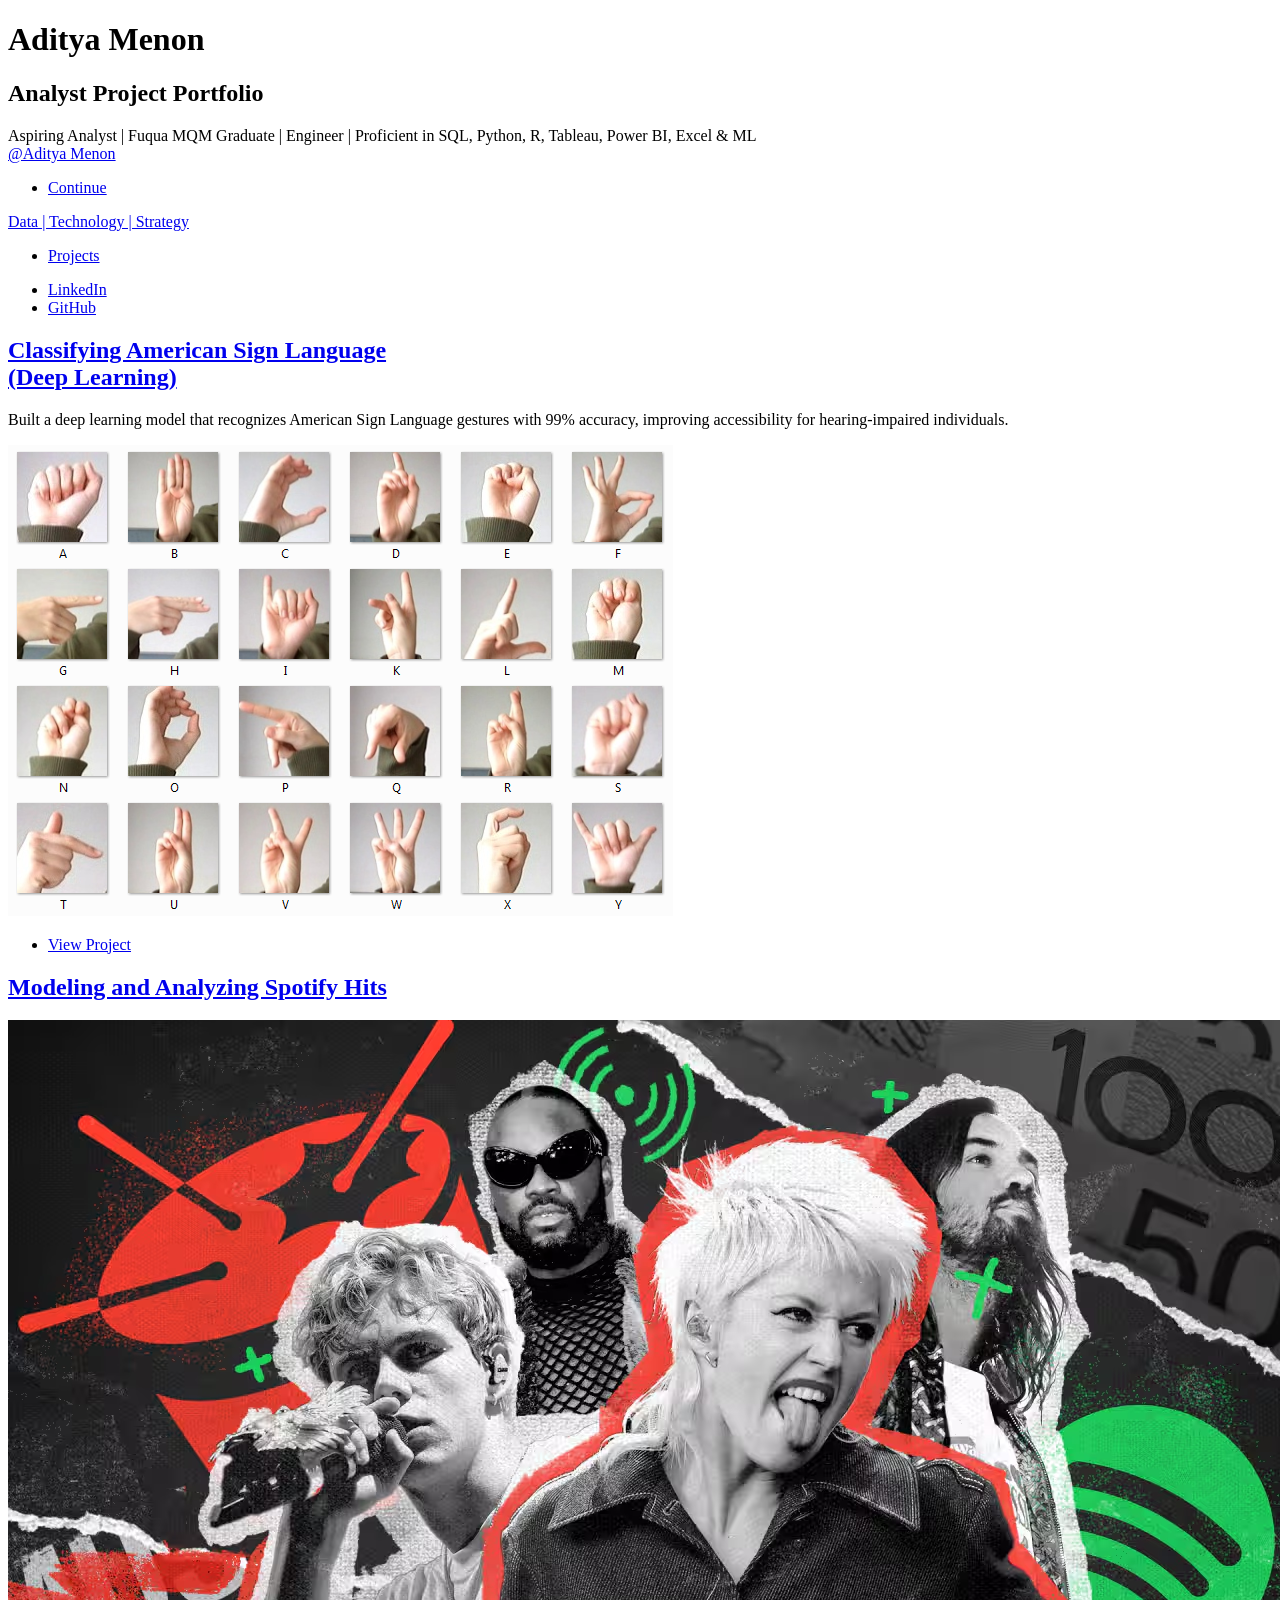
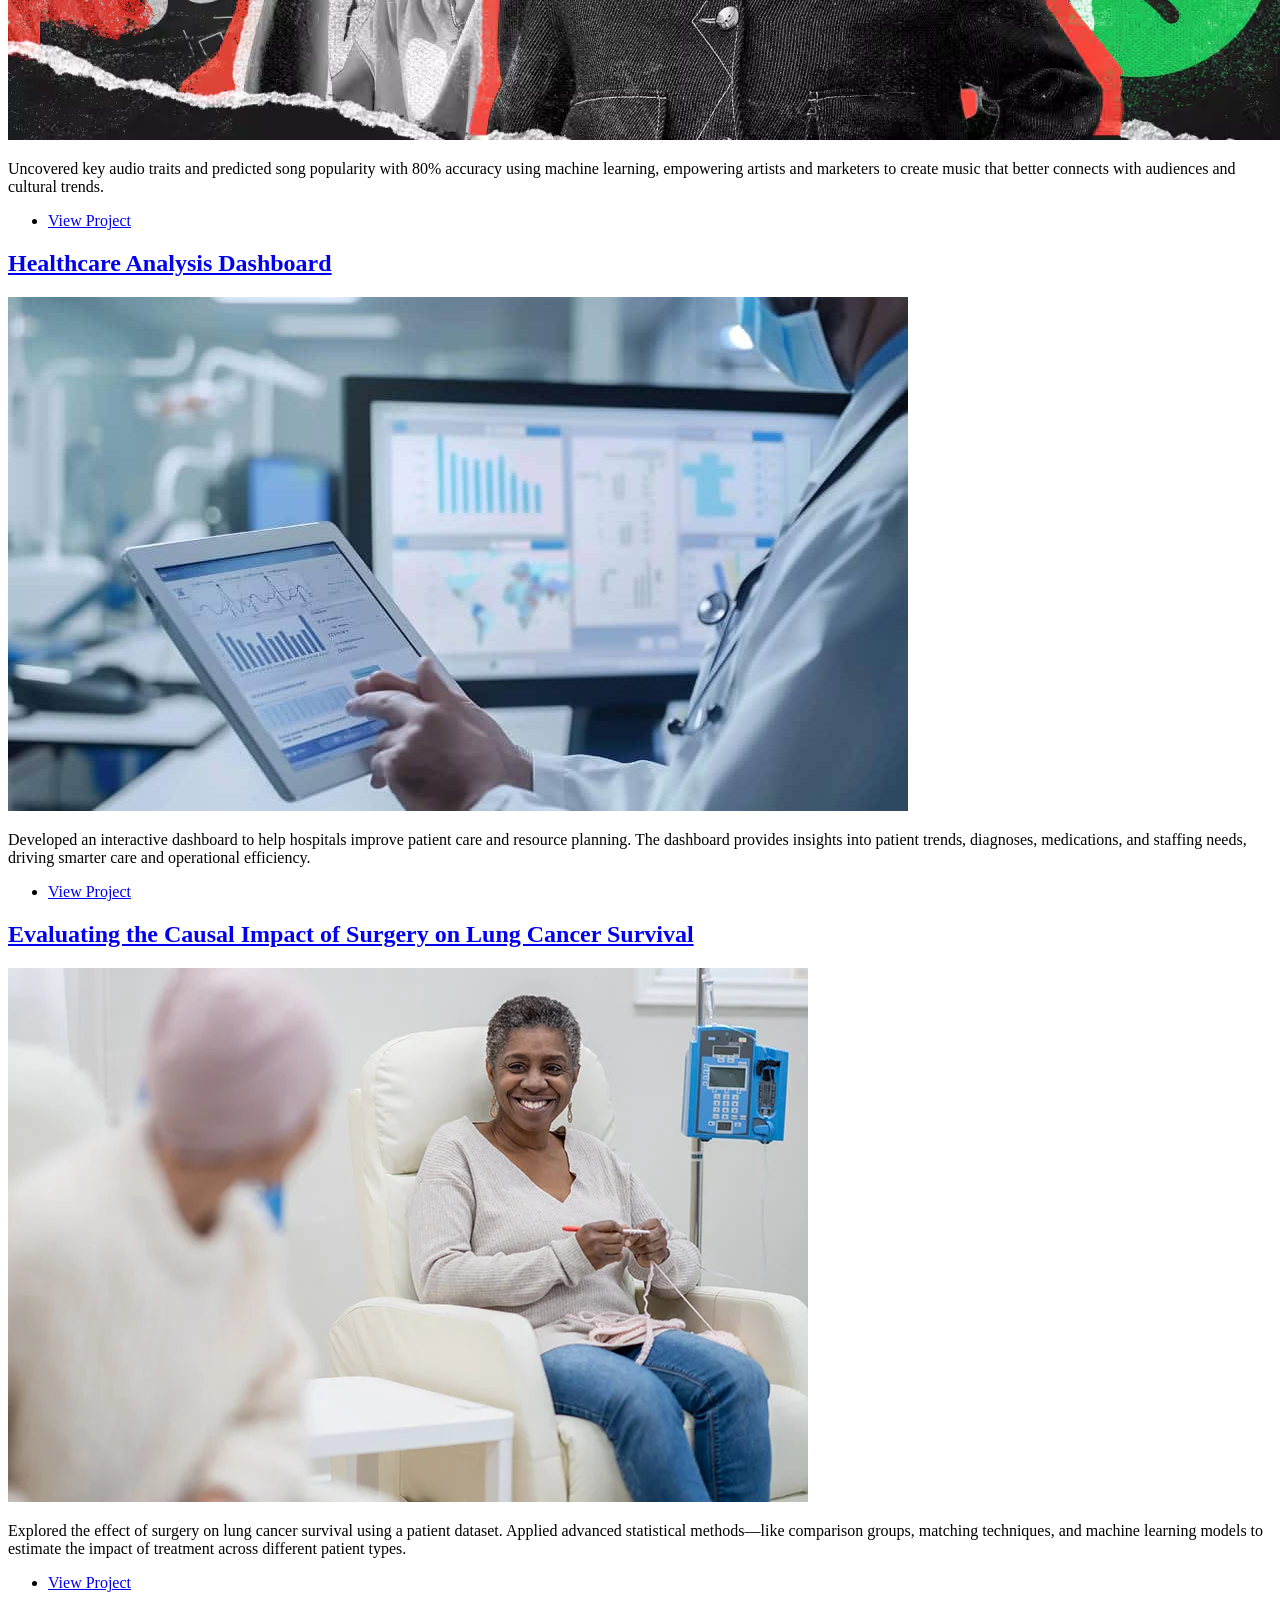
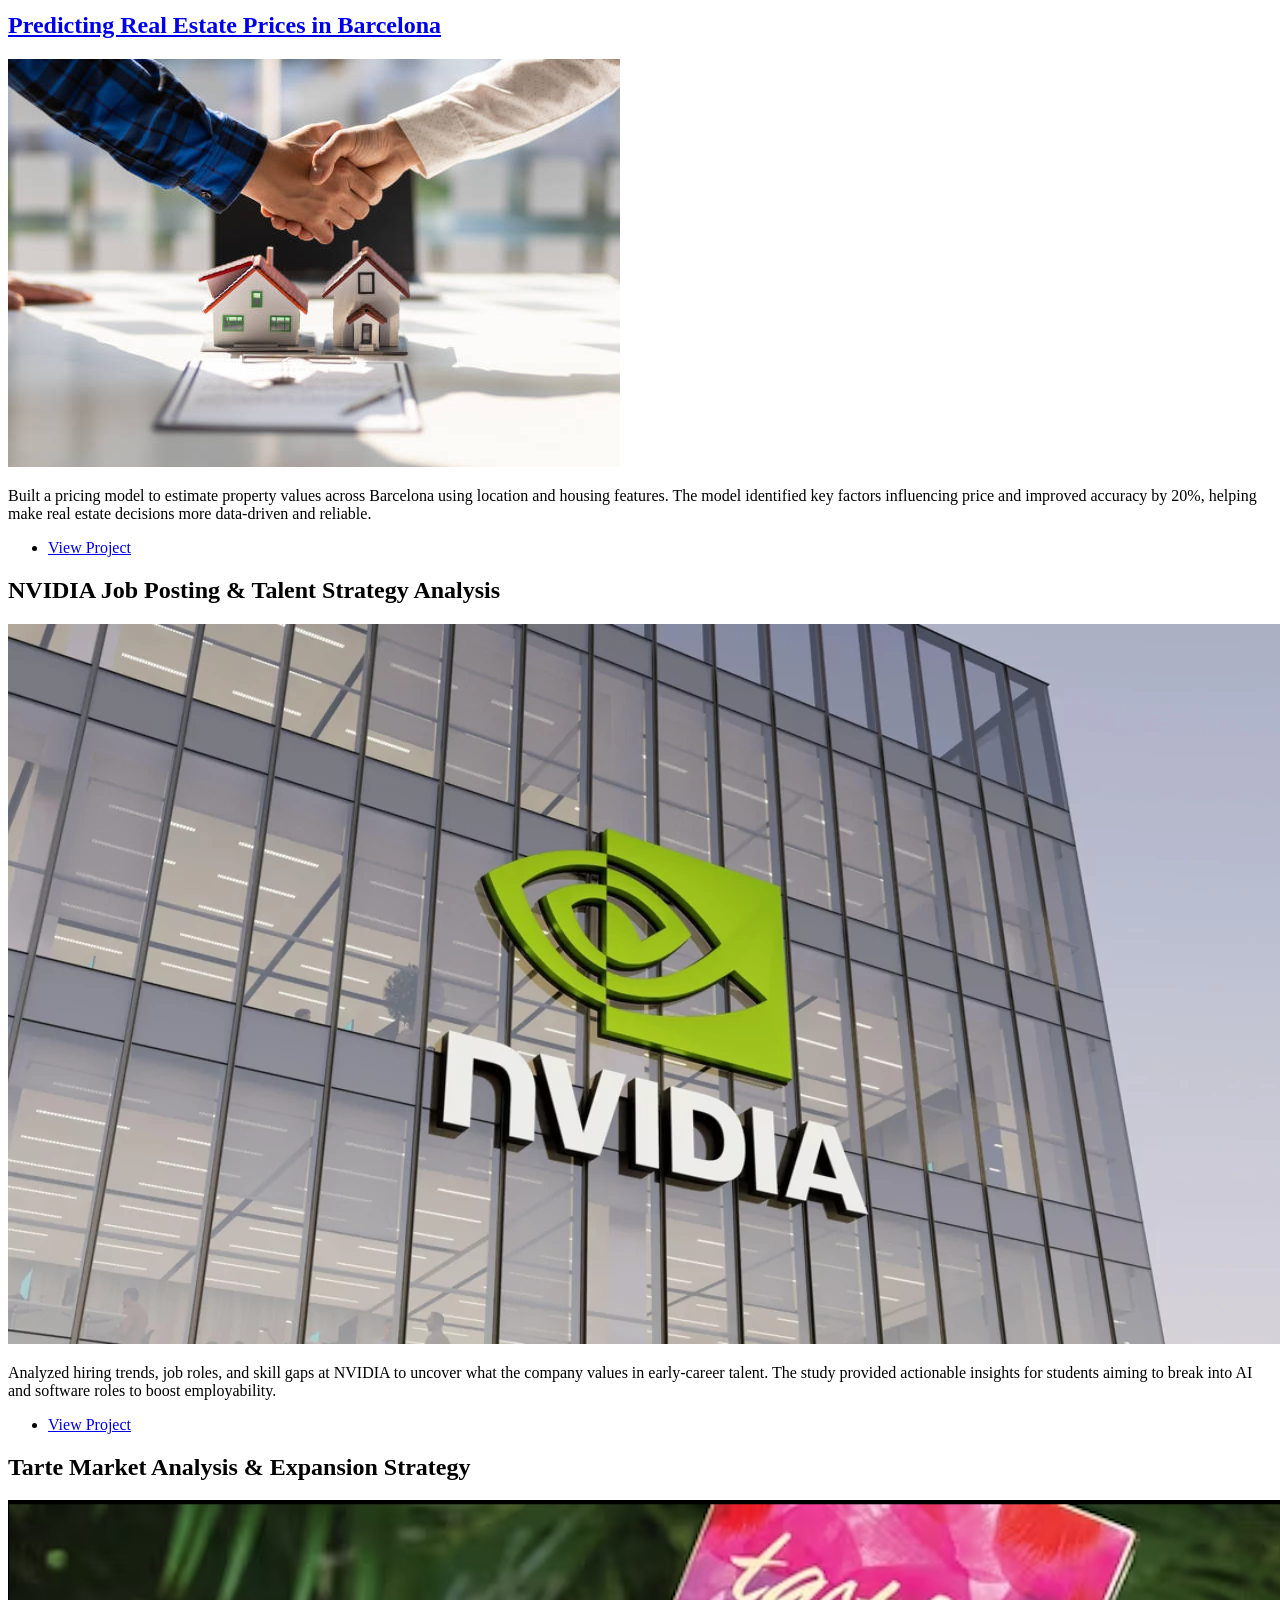
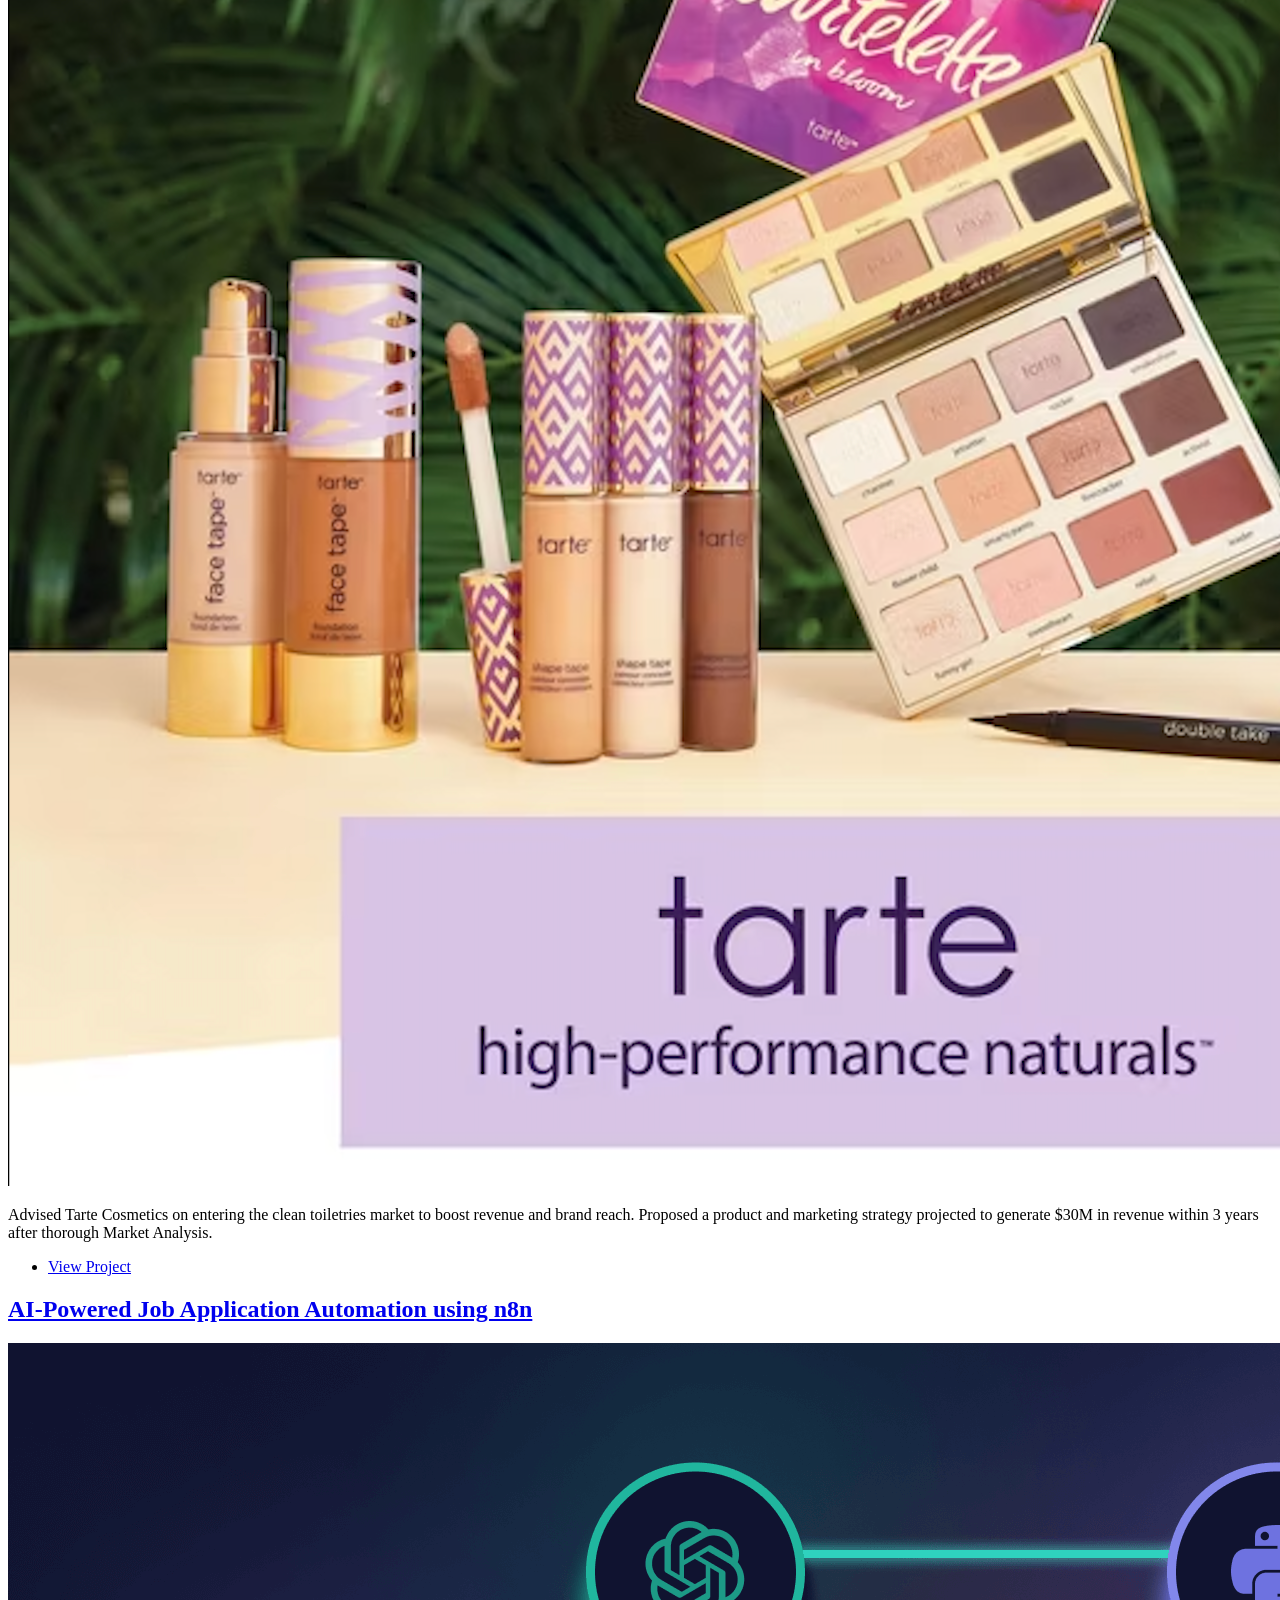
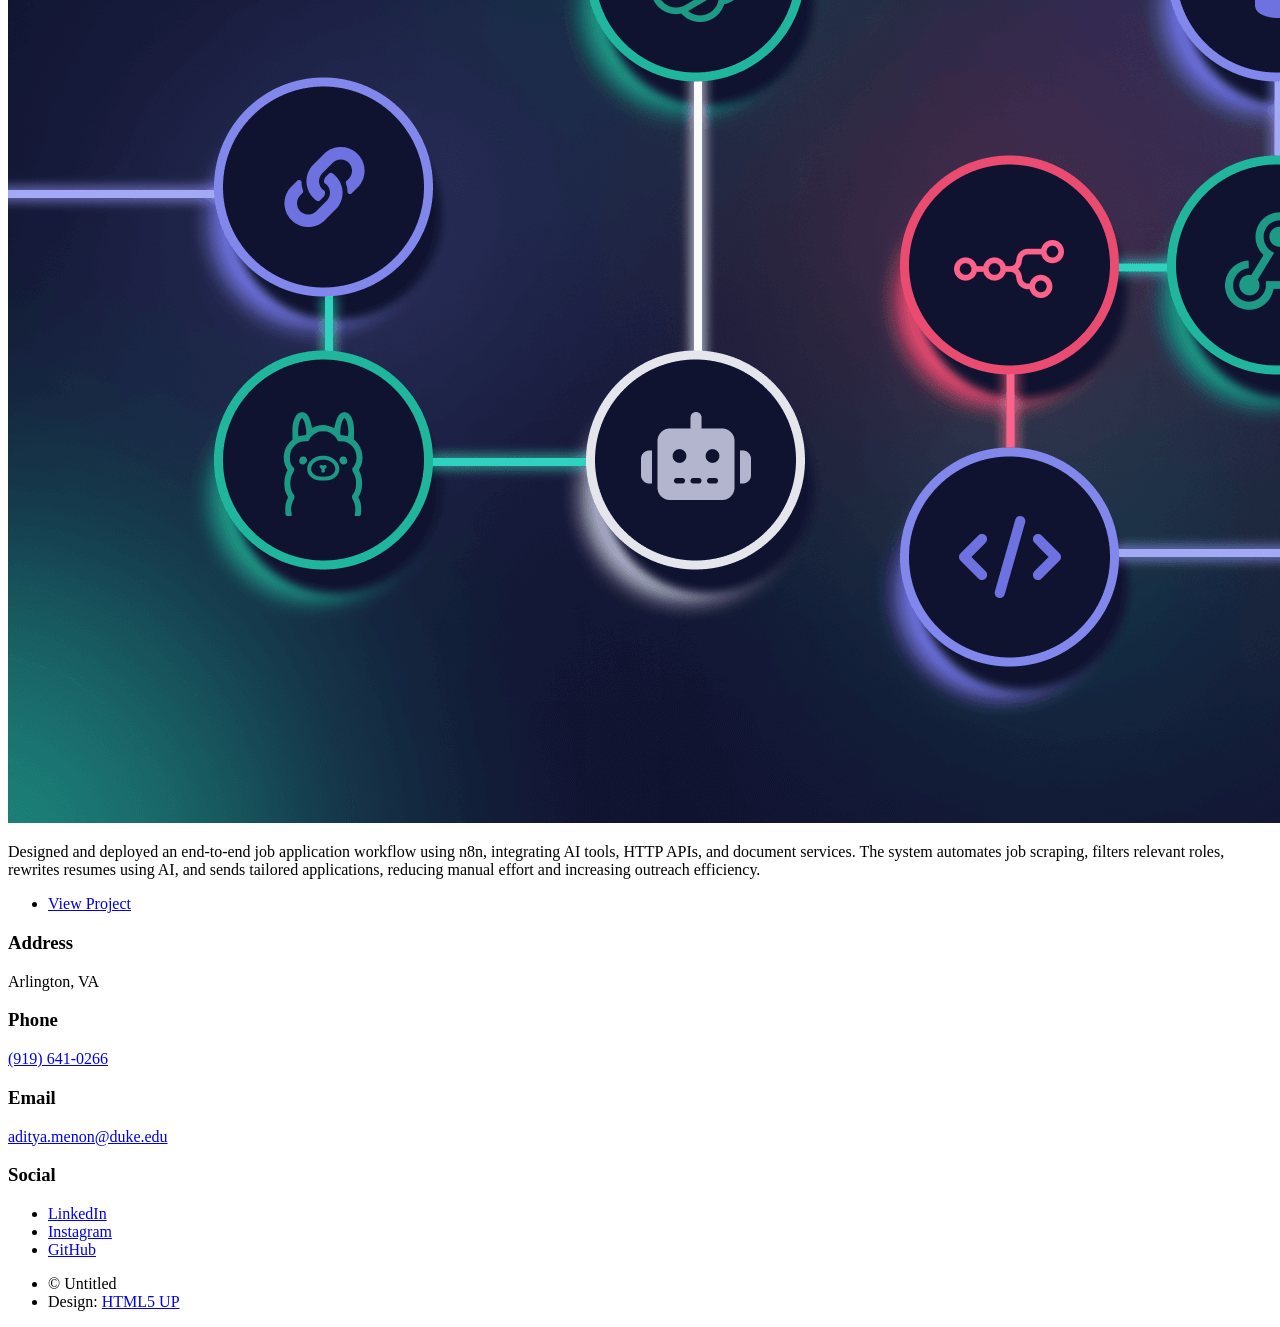
==== index.html @ 31f6f191 "Add files via upload Initial Commit" ====
<!DOCTYPE HTML>
<!--
	Massively by HTML5 UP
	html5up.net | @ajlkn
	Free for personal and commercial use under the CCA 3.0 license (html5up.net/license)
-->
<html>
	<head>
		<title>Aditya Menon Analyst Portfolio</title>
		<meta charset="utf-8" />
		<meta name="viewport" content="width=device-width, initial-scale=1, user-scalable=no" />
		<link rel="stylesheet" href="assets/css/main.css" />
		<noscript><link rel="stylesheet" href="assets/css/noscript.css" /></noscript>
	</head>
	<body class="is-preload">

		<!-- Wrapper -->
			<div id="wrapper" class="fade-in">

				<!-- Intro -->
					<div id="intro">
						<h1>Aditya Menon <br /></h1> <h2> Analyst Project Portfolio</h2>
						</h1>
						<p>Aspiring Analyst | Fuqua MQM Graduate | Engineer | Proficient in SQL, Python, R, Tableau, Power BI, Excel & ML <br /><a href="https://www.linkedin.com/in/-aditya-menon/">@Aditya Menon</a>
						</p>
						<ul class="actions">
							<li><a href="#header" class="button icon solid solo fa-arrow-down scrolly">Continue</a></li>
						</ul>
					</div>

				<!-- Header -->
					<header id="header">
						<a href="index.html" class="logo">Data | Technology | Strategy</a>
					</header>

				<!-- Nav -->
					<nav id="nav">
						<ul class="links">
							<li class="active"><a href="index.html">Projects</a></li>
							
						</ul>
						<ul class="icons">

							<li><a href="https://www.linkedin.com/in/-aditya-menon/" class="icon brands fa-linkedin"><span class="label">LinkedIn</span></a></li>
							<li><a href="https://github.com/Aditya-Menon-Analyst/Data-Analytics-Projects" class="icon brands fa-github"><span class="label">GitHub</span></a></li>
						</ul>
					</nav>

				<!-- Main -->
					<div id="main">

						<!-- Featured Post -->
							<article class="post featured">
								<header class="major">
									
									<h2><a href="https://github.com/Aditya-Menon-Analyst/Data-Analytics-Projects/blob/main/Classifying%20American%20Sign%20Language.ipynb">Classifying American Sign Language <br />
									(Deep Learning)</a></h2>
									<p>Built a deep learning model that recognizes American Sign Language gestures with 99% accuracy, 
									improving accessibility for hearing-impaired individuals. 
									</p>
								</header>
								<a href="https://github.com/Aditya-Menon-Analyst/Data-Analytics-Projects/blob/main/Classifying%20American%20Sign%20Language.ipynb" class="image main"><img src="images/amer_sign2.png" alt="" /></a>
								<ul class="actions special">
									<li><a href="https://github.com/Aditya-Menon-Analyst/Data-Analytics-Projects/blob/main/Classifying%20American%20Sign%20Language.ipynb" class="button large">View Project</a></li>
								</ul>
							</article>

						<!-- Posts -->
							<section class="posts">
								<article>
									<header>
										
										<h2><a href="https://github.com/Aditya-Menon-Analyst/Data-Analytics-Projects/blob/main/Modeling%20and%20Analyzing%20Spotify%20Hits.R">Modeling and Analyzing Spotify Hits</a></h2>
									</header>
									<a href="https://github.com/Aditya-Menon-Analyst/Data-Analytics-Projects/blob/main/Modeling%20and%20Analyzing%20Spotify%20Hits.R" class="image fit"><img src="images/ML Spotify.avif" alt="" /></a>
									<p>Uncovered key audio traits and predicted song popularity with 80% accuracy using machine learning, empowering artists and marketers to create music that better connects with audiences and cultural trends.</p>
									<ul class="actions special">
										<li><a href="https://github.com/Aditya-Menon-Analyst/Data-Analytics-Projects/blob/main/Modeling%20and%20Analyzing%20Spotify%20Hits.R" class="button">View Project</a></li>
									</ul>
								</article>
								<article>
									<header>
										
										<h2><a href="https://github.com/Aditya-Menon-Analyst/Data-Analytics-Projects/blob/main/Heathcare%20Analytics%20Dashboard%20.twbx">Healthcare Analysis Dashboard</a></h2>
									</header>
									<a href="https://github.com/Aditya-Menon-Analyst/Data-Analytics-Projects/blob/main/Heathcare%20Analytics%20Dashboard%20.twbx" class="image fit"><img src="images/Healthcare dash.jpg" alt="" /></a>
									<p>Developed an interactive dashboard to help hospitals improve patient care and resource planning. The dashboard provides insights into patient trends, diagnoses, medications, and staffing needs, driving smarter care and operational efficiency.</p>
									<ul class="actions special">
										<li><a href="https://github.com/Aditya-Menon-Analyst/Data-Analytics-Projects/blob/main/Heathcare%20Analytics%20Dashboard%20.twbx" class="button">View Project</a></li>
									</ul>
								</article>
								<article>
									<header>
										
										<h2><a href="https://github.com/Aditya-Menon-Analyst/Data-Analytics-Projects/blob/main/Evaluating%20the%20Causal%20Impact%20of%20Surgery%20on%20Lung%20Cancer%20Survival.Rmd">Evaluating the Causal Impact of Surgery on Lung Cancer Survival</a></h2>
									</header>
									<a href="https://github.com/Aditya-Menon-Analyst/Data-Analytics-Projects/blob/main/Evaluating%20the%20Causal%20Impact%20of%20Surgery%20on%20Lung%20Cancer%20Survival.Rmd" class="image fit"><img src="images/intravenous-chemotherapy-2.webp" alt="" /></a>
									<p>Explored the effect of surgery on lung cancer survival using a patient dataset. Applied advanced statistical methods—like comparison groups, matching techniques, and machine learning models to estimate the impact of treatment across different patient types.</p>
									<ul class="actions special">
										<li><a href="https://github.com/Aditya-Menon-Analyst/Data-Analytics-Projects/blob/main/Evaluating%20the%20Causal%20Impact%20of%20Surgery%20on%20Lung%20Cancer%20Survival.Rmd" class="button">View Project</a></li>
									</ul>
								</article>
								<article>
									<header>
										
										<h2><a href="https://github.com/Aditya-Menon-Analyst/Data-Analytics-Projects/blob/main/Predictive%20Modeling%20for%20Real%20Estate%20Pricing%20in%20Barcelona.R">Predicting Real Estate Prices in Barcelona</a></h2>
									</header>
									<a href="https://github.com/Aditya-Menon-Analyst/Data-Analytics-Projects/blob/main/Predictive%20Modeling%20for%20Real%20Estate%20Pricing%20in%20Barcelona.R" class="image fit"><img src="images/RE pricing.jpg" alt="" /></a>
									<p>Built a pricing model to estimate property values across Barcelona using location and housing features. The model identified key factors influencing price and improved accuracy by 20%, helping make real estate decisions more data-driven and reliable.</p>
									<ul class="actions special">
										<li><a href="https://github.com/Aditya-Menon-Analyst/Data-Analytics-Projects/blob/main/Predictive%20Modeling%20for%20Real%20Estate%20Pricing%20in%20Barcelona.R" class="button">View Project</a></li>
									</ul>
								</article>
								<article>
									<header>
										
										<h2><a href="https://github.com/Aditya-Menon-Analyst/Data-Analytics-Projects/blob/main/NVIDIA%20Job%20Posting%20Analysis.pdf"></a>NVIDIA Job Posting & Talent Strategy Analysis</h2>
									</header>
									<a href="https://github.com/Aditya-Menon-Analyst/Data-Analytics-Projects/blob/main/NVIDIA%20Job%20Posting%20Analysis.pdf" class="image fit"><img src="images/NVIDIA.webp" alt="" /></a>
									<p>Analyzed hiring trends, job roles, and skill gaps at NVIDIA to uncover what the company values in early-career talent. The study provided actionable insights for students aiming to break into AI and software roles to boost employability.</p>
									<ul class="actions special">
										<li><a href="https://github.com/Aditya-Menon-Analyst/Data-Analytics-Projects/blob/main/NVIDIA%20Job%20Posting%20Analysis.pdf" class="button">View Project</a></li>
									</ul>
								</article>
								<article>
									<header>
										
										<h2><a href="https://github.com/Aditya-Menon-Analyst/Data-Analytics-Projects/blob/main/Tarte%20Consulting%20Report.pdf"></a>Tarte Market Analysis & Expansion Strategy</h2>
									</header>
									<a href="https://github.com/Aditya-Menon-Analyst/Data-Analytics-Projects/blob/main/Tarte%20Consulting%20Report.pdf" class="image fit"><img src="images/Tate.png" alt="" /></a>
									<p>Advised Tarte Cosmetics on entering the clean toiletries market to boost revenue and brand reach. Proposed a product and marketing strategy projected to generate $30M in revenue within 3 years after thorough Market Analysis.</p>
									<ul class="actions special">
										<li><a href="https://github.com/Aditya-Menon-Analyst/Data-Analytics-Projects/blob/main/Tarte%20Consulting%20Report.pdf" class="button">View Project</a></li>
									</ul>
								</article>
								<article>
									<header>
										
										<h2><a href="https://github.com/Aditya-Menon-Analyst/Data-Analytics-Projects/blob/main/AI%20Automoation%20Workflow.pdf">AI-Powered Job Application Automation using n8n</a></h2>
									</header>
									<a href="https://github.com/Aditya-Menon-Analyst/Data-Analytics-Projects/blob/main/AI%20Automoation%20Workflow.pdf" class="image fit"><img src="images/AI Auto 2.png" alt="" /></a>
									<p>Designed and deployed an end-to-end job application workflow using n8n, integrating AI tools, HTTP APIs, and document services. The system automates job scraping, filters relevant roles, rewrites resumes using AI, and sends tailored applications, reducing manual effort and increasing outreach efficiency.</p>
									<ul class="actions special">
										<li><a href="https://github.com/Aditya-Menon-Analyst/Data-Analytics-Projects/blob/main/AI%20Automoation%20Workflow.pdf" class="button">View Project</a></li>
									</ul>
								</article>
							</section>

						<section class="split contact">
							<section class="alt">
								<h3>Address</h3>
								<p>Arlington, VA</p>
							</section>
							<section>
								<h3>Phone</h3>
								<p><a href="#">(919) 641-0266</a></p>
							</section>
							<section>
								<h3>Email</h3>
								<p><a href="#">aditya.menon@duke.edu</a></p>
							</section>
							<section>
								<h3>Social</h3>
								<ul class="icons alt">
									<li><a href="https://www.linkedin.com/in/-aditya-menon/" class="icon brands fa-linkedin"><span class="label">LinkedIn</span></a></li>
									<li><a href="https://www.instagram.com/adii_menonn/" class="icon brands fa-instagram"><span class="label">Instagram</span></a></li>
									<li><a href="https://github.com/Aditya-Menon-Analyst/Data-Analytics-Projects" class="icon brands fa-github"><span class="label">GitHub</span></a></li>
								</ul>
							</section>
						</section>
					</footer>

				<!-- Copyright -->
					<div id="copyright">
						<ul><li>&copy; Untitled</li><li>Design: <a href="https://html5up.net">HTML5 UP</a></li></ul>
					</div>

			</div>

		<!-- Scripts -->
			<script src="assets/js/jquery.min.js"></script>
			<script src="assets/js/jquery.scrollex.min.js"></script>
			<script src="assets/js/jquery.scrolly.min.js"></script>
			<script src="assets/js/browser.min.js"></script>
			<script src="assets/js/breakpoints.min.js"></script>
			<script src="assets/js/util.js"></script>
			<script src="assets/js/main.js"></script>

	</body>
</html>
---- assets/css/main.css ----
@import url(fontawesome-all.min.css);
@import url("https://fonts.googleapis.com/css?family=Merriweather:300,700,300italic,700italic|Source+Sans+Pro:900");

/*
	Massively by HTML5 UP
	html5up.net | @ajlkn
	Free for personal and commercial use under the CCA 3.0 license (html5up.net/license)
*/

html, body, div, span, applet, object,
iframe, h1, h2, h3, h4, h5, h6, p, blockquote,
pre, a, abbr, acronym, address, big, cite,
code, del, dfn, em, img, ins, kbd, q, s, samp,
small, strike, strong, sub, sup, tt, var, b,
u, i, center, dl, dt, dd, ol, ul, li, fieldset,
form, label, legend, table, caption, tbody,
tfoot, thead, tr, th, td, article, aside,
canvas, details, embed, figure, figcaption,
footer, header, hgroup, menu, nav, output, ruby,
section, summary, time, mark, audio, video {
	margin: 0;
	padding: 0;
	border: 0;
	font-size: 100%;
	font: inherit;
	vertical-align: baseline;}

article, aside, details, figcaption, figure,
footer, header, hgroup, menu, nav, section {
	display: block;}

body {
	line-height: 1;
}

ol, ul {
	list-style: none;
}

blockquote, q {
	quotes: none;
}

	blockquote:before, blockquote:after, q:before, q:after {
		content: '';
		content: none;
	}

table {
	border-collapse: collapse;
	border-spacing: 0;
}

body {
	-webkit-text-size-adjust: none;
}

mark {
	background-color: transparent;
	color: inherit;
}

input::-moz-focus-inner {
	border: 0;
	padding: 0;
}

input, select, textarea {
	-moz-appearance: none;
	-webkit-appearance: none;
	-ms-appearance: none;
	appearance: none;
}

/* Basic */

	@-ms-viewport {
		width: device-width;
	}

	body {
		-ms-overflow-style: scrollbar;
	}

	@media screen and (max-width: 480px) {

		html, body {
			min-width: 320px;
		}

	}

	html {
		box-sizing: border-box;
	}

	*, *:before, *:after {
		box-sizing: inherit;
	}

	body {
		background-color: #1e252d;
	}

		body.is-preload *, body.is-preload *:before, body.is-preload *:after {
			-moz-animation: none !important;
			-webkit-animation: none !important;
			-ms-animation: none !important;
			animation: none !important;
			-moz-transition: none !important;
			-webkit-transition: none !important;
			-ms-transition: none !important;
			transition: none !important;
		}

/* Type */

	html {
		font-size: 16pt;
	}

		@media screen and (max-width: 1680px) {

			html {
				font-size: 12pt;
			}

		}

		@media screen and (max-width: 1280px) {

			html {
				font-size: 11pt;
			}

		}

		@media screen and (max-width: 360px) {

			html {
				font-size: 10pt;
			}

		}

	body {
		color: #212931;
	}

	body, input, select, textarea {
		font-family: "Merriweather", Georgia, serif;
		font-weight: 300;
		font-size: 1rem;
		line-height: 2.375;
	}

	a {
		-moz-transition: color 0.2s ease-in-out, background-color 0.2s ease-in-out, border-color 0.2s ease-in-out, box-shadow 0.2s ease-in-out;
		-webkit-transition: color 0.2s ease-in-out, background-color 0.2s ease-in-out, border-color 0.2s ease-in-out, box-shadow 0.2s ease-in-out;
		-ms-transition: color 0.2s ease-in-out, background-color 0.2s ease-in-out, border-color 0.2s ease-in-out, box-shadow 0.2s ease-in-out;
		transition: color 0.2s ease-in-out, background-color 0.2s ease-in-out, border-color 0.2s ease-in-out, box-shadow 0.2s ease-in-out;
		border-bottom: dotted 1px;
		text-decoration: none;
	}

		a:hover {
			border-bottom-color: transparent;
		}

	strong, b {
		font-weight: 600;
	}

	em, i {
		font-style: italic;
	}

	p {
		text-align: justify;
		margin: 0 0 2rem 0;
	}

	h1, h2, h3, h4, h5, h6 {
		font-family: "Source Sans Pro", Helvetica, sans-serif;
		font-weight: 900;
		line-height: 1.5;
		letter-spacing: 0.075em;
		text-transform: uppercase;
		margin: 0 0 1rem 0;
	}

		h1 a, h2 a, h3 a, h4 a, h5 a, h6 a {
			border-bottom: 0;
			color: inherit;
			text-decoration: none;
		}

	h1 {
		font-size: 4rem;
		line-height: 1.1;
		margin: 0 0 2rem 0;
	}

	h2 {
		font-size: 1.75rem;
		line-height: 1.3;
		margin: 0 0 1.5rem 0;
	}

	h3 {
		font-size: 1.25rem;
		margin: 0 0 1.5rem 0;
	}

	h4 {
		font-size: 1rem;
	}

	h5 {
		font-size: 0.9rem;
	}

	h6 {
		font-size: 0.8rem;
	}

	sub {
		font-size: 0.8rem;
		position: relative;
		top: 0.5rem;
	}

	sup {
		font-size: 0.8rem;
		position: relative;
		top: -0.5rem;
	}

	blockquote {
		border-left: solid 4px;
		font-style: italic;
		margin: 0 0 2rem 0;
		padding: 0.5rem 0 0.5rem 2rem;
	}

	code {
		border: solid 2px;
		font-family: "Courier New", monospace;
		font-size: 0.9rem;
		margin: 0 0.25rem;
		padding: 0.25rem 0.65rem;
	}

	pre {
		-webkit-overflow-scrolling: touch;
		font-family: "Courier New", monospace;
		font-size: 0.9rem;
		margin: 0 0 2rem 0;
	}

		pre code {
			display: block;
			line-height: 1.75;
			padding: 1rem 1.5rem;
			overflow-x: auto;
		}

	hr {
		border: 0;
		border-bottom: solid 2px;
		margin: 3rem 0;
	}

		hr.major {
			margin: 5rem 0;
		}

	.align-left {
		text-align: left;
	}

	.align-center {
		text-align: center;
	}

	.align-right {
		text-align: right;
	}

	input, select, textarea {
		color: #212931;
	}

	a {
		color: #212931;
		border-bottom-color: rgba(33, 41, 49, 0.5);
	}

		a:hover {
			border-bottom-color: transparent;
			color: #18bfef !important;
		}

	strong, b {
		color: #212931;
	}

	h1, h2, h3, h4, h5, h6 {
		color: #212931;
	}

	blockquote {
		border-left-color: #eeeeee;
	}

	code {
		background: rgba(220, 220, 220, 0.25);
		border-color: #eeeeee;
	}

	hr {
		border-bottom-color: #eeeeee;
	}

/* Row */

	.row {
		display: flex;
		flex-wrap: wrap;
		box-sizing: border-box;
		align-items: stretch;
	}

		.row > * {
			box-sizing: border-box;
		}

		.row.gtr-uniform > * > :last-child {
			margin-bottom: 0;
		}

		.row.aln-left {
			justify-content: flex-start;
		}

		.row.aln-center {
			justify-content: center;
		}

		.row.aln-right {
			justify-content: flex-end;
		}

		.row.aln-top {
			align-items: flex-start;
		}

		.row.aln-middle {
			align-items: center;
		}

		.row.aln-bottom {
			align-items: flex-end;
		}

		.row > .imp {
			order: -1;
		}

		.row > .col-1 {
			width: 8.33333%;
		}

		.row > .off-1 {
			margin-left: 8.33333%;
		}

		.row > .col-2 {
			width: 16.66667%;
		}

		.row > .off-2 {
			margin-left: 16.66667%;
		}

		.row > .col-3 {
			width: 25%;
		}

		.row > .off-3 {
			margin-left: 25%;
		}

		.row > .col-4 {
			width: 33.33333%;
		}

		.row > .off-4 {
			margin-left: 33.33333%;
		}

		.row > .col-5 {
			width: 41.66667%;
		}

		.row > .off-5 {
			margin-left: 41.66667%;
		}

		.row > .col-6 {
			width: 50%;
		}

		.row > .off-6 {
			margin-left: 50%;
		}

		.row > .col-7 {
			width: 58.33333%;
		}

		.row > .off-7 {
			margin-left: 58.33333%;
		}

		.row > .col-8 {
			width: 66.66667%;
		}

		.row > .off-8 {
			margin-left: 66.66667%;
		}

		.row > .col-9 {
			width: 75%;
		}

		.row > .off-9 {
			margin-left: 75%;
		}

		.row > .col-10 {
			width: 83.33333%;
		}

		.row > .off-10 {
			margin-left: 83.33333%;
		}

		.row > .col-11 {
			width: 91.66667%;
		}

		.row > .off-11 {
			margin-left: 91.66667%;
		}

		.row > .col-12 {
			width: 100%;
		}

		.row > .off-12 {
			margin-left: 100%;
		}

		.row.gtr-0 {
			margin-top: 0;
			margin-left: 0rem;
		}

			.row.gtr-0 > * {
				padding: 0 0 0 0rem;
			}

			.row.gtr-0.gtr-uniform {
				margin-top: 0rem;
			}

				.row.gtr-0.gtr-uniform > * {
					padding-top: 0rem;
				}

		.row.gtr-25 {
			margin-top: 0;
			margin-left: -0.375rem;
		}

			.row.gtr-25 > * {
				padding: 0 0 0 0.375rem;
			}

			.row.gtr-25.gtr-uniform {
				margin-top: -0.375rem;
			}

				.row.gtr-25.gtr-uniform > * {
					padding-top: 0.375rem;
				}

		.row.gtr-50 {
			margin-top: 0;
			margin-left: -0.75rem;
		}

			.row.gtr-50 > * {
				padding: 0 0 0 0.75rem;
			}

			.row.gtr-50.gtr-uniform {
				margin-top: -0.75rem;
			}

				.row.gtr-50.gtr-uniform > * {
					padding-top: 0.75rem;
				}

		.row {
			margin-top: 0;
			margin-left: -1.5rem;
		}

			.row > * {
				padding: 0 0 0 1.5rem;
			}

			.row.gtr-uniform {
				margin-top: -1.5rem;
			}

				.row.gtr-uniform > * {
					padding-top: 1.5rem;
				}

		.row.gtr-150 {
			margin-top: 0;
			margin-left: -2.25rem;
		}

			.row.gtr-150 > * {
				padding: 0 0 0 2.25rem;
			}

			.row.gtr-150.gtr-uniform {
				margin-top: -2.25rem;
			}

				.row.gtr-150.gtr-uniform > * {
					padding-top: 2.25rem;
				}

		.row.gtr-200 {
			margin-top: 0;
			margin-left: -3rem;
		}

			.row.gtr-200 > * {
				padding: 0 0 0 3rem;
			}

			.row.gtr-200.gtr-uniform {
				margin-top: -3rem;
			}

				.row.gtr-200.gtr-uniform > * {
					padding-top: 3rem;
				}

		@media screen and (max-width: 1680px) {

			.row {
				display: flex;
				flex-wrap: wrap;
				box-sizing: border-box;
				align-items: stretch;
			}

				.row > * {
					box-sizing: border-box;
				}

				.row.gtr-uniform > * > :last-child {
					margin-bottom: 0;
				}

				.row.aln-left {
					justify-content: flex-start;
				}

				.row.aln-center {
					justify-content: center;
				}

				.row.aln-right {
					justify-content: flex-end;
				}

				.row.aln-top {
					align-items: flex-start;
				}

				.row.aln-middle {
					align-items: center;
				}

				.row.aln-bottom {
					align-items: flex-end;
				}

				.row > .imp-xlarge {
					order: -1;
				}

				.row > .col-1-xlarge {
					width: 8.33333%;
				}

				.row > .off-1-xlarge {
					margin-left: 8.33333%;
				}

				.row > .col-2-xlarge {
					width: 16.66667%;
				}

				.row > .off-2-xlarge {
					margin-left: 16.66667%;
				}

				.row > .col-3-xlarge {
					width: 25%;
				}

				.row > .off-3-xlarge {
					margin-left: 25%;
				}

				.row > .col-4-xlarge {
					width: 33.33333%;
				}

				.row > .off-4-xlarge {
					margin-left: 33.33333%;
				}

				.row > .col-5-xlarge {
					width: 41.66667%;
				}

				.row > .off-5-xlarge {
					margin-left: 41.66667%;
				}

				.row > .col-6-xlarge {
					width: 50%;
				}

				.row > .off-6-xlarge {
					margin-left: 50%;
				}

				.row > .col-7-xlarge {
					width: 58.33333%;
				}

				.row > .off-7-xlarge {
					margin-left: 58.33333%;
				}

				.row > .col-8-xlarge {
					width: 66.66667%;
				}

				.row > .off-8-xlarge {
					margin-left: 66.66667%;
				}

				.row > .col-9-xlarge {
					width: 75%;
				}

				.row > .off-9-xlarge {
					margin-left: 75%;
				}

				.row > .col-10-xlarge {
					width: 83.33333%;
				}

				.row > .off-10-xlarge {
					margin-left: 83.33333%;
				}

				.row > .col-11-xlarge {
					width: 91.66667%;
				}

				.row > .off-11-xlarge {
					margin-left: 91.66667%;
				}

				.row > .col-12-xlarge {
					width: 100%;
				}

				.row > .off-12-xlarge {
					margin-left: 100%;
				}

				.row.gtr-0 {
					margin-top: 0;
					margin-left: 0rem;
				}

					.row.gtr-0 > * {
						padding: 0 0 0 0rem;
					}

					.row.gtr-0.gtr-uniform {
						margin-top: 0rem;
					}

						.row.gtr-0.gtr-uniform > * {
							padding-top: 0rem;
						}

				.row.gtr-25 {
					margin-top: 0;
					margin-left: -0.375rem;
				}

					.row.gtr-25 > * {
						padding: 0 0 0 0.375rem;
					}

					.row.gtr-25.gtr-uniform {
						margin-top: -0.375rem;
					}

						.row.gtr-25.gtr-uniform > * {
							padding-top: 0.375rem;
						}

				.row.gtr-50 {
					margin-top: 0;
					margin-left: -0.75rem;
				}

					.row.gtr-50 > * {
						padding: 0 0 0 0.75rem;
					}

					.row.gtr-50.gtr-uniform {
						margin-top: -0.75rem;
					}

						.row.gtr-50.gtr-uniform > * {
							padding-top: 0.75rem;
						}

				.row {
					margin-top: 0;
					margin-left: -1.5rem;
				}

					.row > * {
						padding: 0 0 0 1.5rem;
					}

					.row.gtr-uniform {
						margin-top: -1.5rem;
					}

						.row.gtr-uniform > * {
							padding-top: 1.5rem;
						}

				.row.gtr-150 {
					margin-top: 0;
					margin-left: -2.25rem;
				}

					.row.gtr-150 > * {
						padding: 0 0 0 2.25rem;
					}

					.row.gtr-150.gtr-uniform {
						margin-top: -2.25rem;
					}

						.row.gtr-150.gtr-uniform > * {
							padding-top: 2.25rem;
						}

				.row.gtr-200 {
					margin-top: 0;
					margin-left: -3rem;
				}

					.row.gtr-200 > * {
						padding: 0 0 0 3rem;
					}

					.row.gtr-200.gtr-uniform {
						margin-top: -3rem;
					}

						.row.gtr-200.gtr-uniform > * {
							padding-top: 3rem;
						}

		}

		@media screen and (max-width: 1280px) {

			.row {
				display: flex;
				flex-wrap: wrap;
				box-sizing: border-box;
				align-items: stretch;
			}

				.row > * {
					box-sizing: border-box;
				}

				.row.gtr-uniform > * > :last-child {
					margin-bottom: 0;
				}

				.row.aln-left {
					justify-content: flex-start;
				}

				.row.aln-center {
					justify-content: center;
				}

				.row.aln-right {
					justify-content: flex-end;
				}

				.row.aln-top {
					align-items: flex-start;
				}

				.row.aln-middle {
					align-items: center;
				}

				.row.aln-bottom {
					align-items: flex-end;
				}

				.row > .imp-large {
					order: -1;
				}

				.row > .col-1-large {
					width: 8.33333%;
				}

				.row > .off-1-large {
					margin-left: 8.33333%;
				}

				.row > .col-2-large {
					width: 16.66667%;
				}

				.row > .off-2-large {
					margin-left: 16.66667%;
				}

				.row > .col-3-large {
					width: 25%;
				}

				.row > .off-3-large {
					margin-left: 25%;
				}

				.row > .col-4-large {
					width: 33.33333%;
				}

				.row > .off-4-large {
					margin-left: 33.33333%;
				}

				.row > .col-5-large {
					width: 41.66667%;
				}

				.row > .off-5-large {
					margin-left: 41.66667%;
				}

				.row > .col-6-large {
					width: 50%;
				}

				.row > .off-6-large {
					margin-left: 50%;
				}

				.row > .col-7-large {
					width: 58.33333%;
				}

				.row > .off-7-large {
					margin-left: 58.33333%;
				}

				.row > .col-8-large {
					width: 66.66667%;
				}

				.row > .off-8-large {
					margin-left: 66.66667%;
				}

				.row > .col-9-large {
					width: 75%;
				}

				.row > .off-9-large {
					margin-left: 75%;
				}

				.row > .col-10-large {
					width: 83.33333%;
				}

				.row > .off-10-large {
					margin-left: 83.33333%;
				}

				.row > .col-11-large {
					width: 91.66667%;
				}

				.row > .off-11-large {
					margin-left: 91.66667%;
				}

				.row > .col-12-large {
					width: 100%;
				}

				.row > .off-12-large {
					margin-left: 100%;
				}

				.row.gtr-0 {
					margin-top: 0;
					margin-left: 0rem;
				}

					.row.gtr-0 > * {
						padding: 0 0 0 0rem;
					}

					.row.gtr-0.gtr-uniform {
						margin-top: 0rem;
					}

						.row.gtr-0.gtr-uniform > * {
							padding-top: 0rem;
						}

				.row.gtr-25 {
					margin-top: 0;
					margin-left: -0.375rem;
				}

					.row.gtr-25 > * {
						padding: 0 0 0 0.375rem;
					}

					.row.gtr-25.gtr-uniform {
						margin-top: -0.375rem;
					}

						.row.gtr-25.gtr-uniform > * {
							padding-top: 0.375rem;
						}

				.row.gtr-50 {
					margin-top: 0;
					margin-left: -0.75rem;
				}

					.row.gtr-50 > * {
						padding: 0 0 0 0.75rem;
					}

					.row.gtr-50.gtr-uniform {
						margin-top: -0.75rem;
					}

						.row.gtr-50.gtr-uniform > * {
							padding-top: 0.75rem;
						}

				.row {
					margin-top: 0;
					margin-left: -1.5rem;
				}

					.row > * {
						padding: 0 0 0 1.5rem;
					}

					.row.gtr-uniform {
						margin-top: -1.5rem;
					}

						.row.gtr-uniform > * {
							padding-top: 1.5rem;
						}

				.row.gtr-150 {
					margin-top: 0;
					margin-left: -2.25rem;
				}

					.row.gtr-150 > * {
						padding: 0 0 0 2.25rem;
					}

					.row.gtr-150.gtr-uniform {
						margin-top: -2.25rem;
					}

						.row.gtr-150.gtr-uniform > * {
							padding-top: 2.25rem;
						}

				.row.gtr-200 {
					margin-top: 0;
					margin-left: -3rem;
				}

					.row.gtr-200 > * {
						padding: 0 0 0 3rem;
					}

					.row.gtr-200.gtr-uniform {
						margin-top: -3rem;
					}

						.row.gtr-200.gtr-uniform > * {
							padding-top: 3rem;
						}

		}

		@media screen and (max-width: 980px) {

			.row {
				display: flex;
				flex-wrap: wrap;
				box-sizing: border-box;
				align-items: stretch;
			}

				.row > * {
					box-sizing: border-box;
				}

				.row.gtr-uniform > * > :last-child {
					margin-bottom: 0;
				}

				.row.aln-left {
					justify-content: flex-start;
				}

				.row.aln-center {
					justify-content: center;
				}

				.row.aln-right {
					justify-content: flex-end;
				}

				.row.aln-top {
					align-items: flex-start;
				}

				.row.aln-middle {
					align-items: center;
				}

				.row.aln-bottom {
					align-items: flex-end;
				}

				.row > .imp-medium {
					order: -1;
				}

				.row > .col-1-medium {
					width: 8.33333%;
				}

				.row > .off-1-medium {
					margin-left: 8.33333%;
				}

				.row > .col-2-medium {
					width: 16.66667%;
				}

				.row > .off-2-medium {
					margin-left: 16.66667%;
				}

				.row > .col-3-medium {
					width: 25%;
				}

				.row > .off-3-medium {
					margin-left: 25%;
				}

				.row > .col-4-medium {
					width: 33.33333%;
				}

				.row > .off-4-medium {
					margin-left: 33.33333%;
				}

				.row > .col-5-medium {
					width: 41.66667%;
				}

				.row > .off-5-medium {
					margin-left: 41.66667%;
				}

				.row > .col-6-medium {
					width: 50%;
				}

				.row > .off-6-medium {
					margin-left: 50%;
				}

				.row > .col-7-medium {
					width: 58.33333%;
				}

				.row > .off-7-medium {
					margin-left: 58.33333%;
				}

				.row > .col-8-medium {
					width: 66.66667%;
				}

				.row > .off-8-medium {
					margin-left: 66.66667%;
				}

				.row > .col-9-medium {
					width: 75%;
				}

				.row > .off-9-medium {
					margin-left: 75%;
				}

				.row > .col-10-medium {
					width: 83.33333%;
				}

				.row > .off-10-medium {
					margin-left: 83.33333%;
				}

				.row > .col-11-medium {
					width: 91.66667%;
				}

				.row > .off-11-medium {
					margin-left: 91.66667%;
				}

				.row > .col-12-medium {
					width: 100%;
				}

				.row > .off-12-medium {
					margin-left: 100%;
				}

				.row.gtr-0 {
					margin-top: 0;
					margin-left: 0rem;
				}

					.row.gtr-0 > * {
						padding: 0 0 0 0rem;
					}

					.row.gtr-0.gtr-uniform {
						margin-top: 0rem;
					}

						.row.gtr-0.gtr-uniform > * {
							padding-top: 0rem;
						}

				.row.gtr-25 {
					margin-top: 0;
					margin-left: -0.375rem;
				}

					.row.gtr-25 > * {
						padding: 0 0 0 0.375rem;
					}

					.row.gtr-25.gtr-uniform {
						margin-top: -0.375rem;
					}

						.row.gtr-25.gtr-uniform > * {
							padding-top: 0.375rem;
						}

				.row.gtr-50 {
					margin-top: 0;
					margin-left: -0.75rem;
				}

					.row.gtr-50 > * {
						padding: 0 0 0 0.75rem;
					}

					.row.gtr-50.gtr-uniform {
						margin-top: -0.75rem;
					}

						.row.gtr-50.gtr-uniform > * {
							padding-top: 0.75rem;
						}

				.row {
					margin-top: 0;
					margin-left: -1.5rem;
				}

					.row > * {
						padding: 0 0 0 1.5rem;
					}

					.row.gtr-uniform {
						margin-top: -1.5rem;
					}

						.row.gtr-uniform > * {
							padding-top: 1.5rem;
						}

				.row.gtr-150 {
					margin-top: 0;
					margin-left: -2.25rem;
				}

					.row.gtr-150 > * {
						padding: 0 0 0 2.25rem;
					}

					.row.gtr-150.gtr-uniform {
						margin-top: -2.25rem;
					}

						.row.gtr-150.gtr-uniform > * {
							padding-top: 2.25rem;
						}

				.row.gtr-200 {
					margin-top: 0;
					margin-left: -3rem;
				}

					.row.gtr-200 > * {
						padding: 0 0 0 3rem;
					}

					.row.gtr-200.gtr-uniform {
						margin-top: -3rem;
					}

						.row.gtr-200.gtr-uniform > * {
							padding-top: 3rem;
						}

		}

		@media screen and (max-width: 736px) {

			.row {
				display: flex;
				flex-wrap: wrap;
				box-sizing: border-box;
				align-items: stretch;
			}

				.row > * {
					box-sizing: border-box;
				}

				.row.gtr-uniform > * > :last-child {
					margin-bottom: 0;
				}

				.row.aln-left {
					justify-content: flex-start;
				}

				.row.aln-center {
					justify-content: center;
				}

				.row.aln-right {
					justify-content: flex-end;
				}

				.row.aln-top {
					align-items: flex-start;
				}

				.row.aln-middle {
					align-items: center;
				}

				.row.aln-bottom {
					align-items: flex-end;
				}

				.row > .imp-small {
					order: -1;
				}

				.row > .col-1-small {
					width: 8.33333%;
				}

				.row > .off-1-small {
					margin-left: 8.33333%;
				}

				.row > .col-2-small {
					width: 16.66667%;
				}

				.row > .off-2-small {
					margin-left: 16.66667%;
				}

				.row > .col-3-small {
					width: 25%;
				}

				.row > .off-3-small {
					margin-left: 25%;
				}

				.row > .col-4-small {
					width: 33.33333%;
				}

				.row > .off-4-small {
					margin-left: 33.33333%;
				}

				.row > .col-5-small {
					width: 41.66667%;
				}

				.row > .off-5-small {
					margin-left: 41.66667%;
				}

				.row > .col-6-small {
					width: 50%;
				}

				.row > .off-6-small {
					margin-left: 50%;
				}

				.row > .col-7-small {
					width: 58.33333%;
				}

				.row > .off-7-small {
					margin-left: 58.33333%;
				}

				.row > .col-8-small {
					width: 66.66667%;
				}

				.row > .off-8-small {
					margin-left: 66.66667%;
				}

				.row > .col-9-small {
					width: 75%;
				}

				.row > .off-9-small {
					margin-left: 75%;
				}

				.row > .col-10-small {
					width: 83.33333%;
				}

				.row > .off-10-small {
					margin-left: 83.33333%;
				}

				.row > .col-11-small {
					width: 91.66667%;
				}

				.row > .off-11-small {
					margin-left: 91.66667%;
				}

				.row > .col-12-small {
					width: 100%;
				}

				.row > .off-12-small {
					margin-left: 100%;
				}

				.row.gtr-0 {
					margin-top: 0;
					margin-left: 0rem;
				}

					.row.gtr-0 > * {
						padding: 0 0 0 0rem;
					}

					.row.gtr-0.gtr-uniform {
						margin-top: 0rem;
					}

						.row.gtr-0.gtr-uniform > * {
							padding-top: 0rem;
						}

				.row.gtr-25 {
					margin-top: 0;
					margin-left: -0.375rem;
				}

					.row.gtr-25 > * {
						padding: 0 0 0 0.375rem;
					}

					.row.gtr-25.gtr-uniform {
						margin-top: -0.375rem;
					}

						.row.gtr-25.gtr-uniform > * {
							padding-top: 0.375rem;
						}

				.row.gtr-50 {
					margin-top: 0;
					margin-left: -0.75rem;
				}

					.row.gtr-50 > * {
						padding: 0 0 0 0.75rem;
					}

					.row.gtr-50.gtr-uniform {
						margin-top: -0.75rem;
					}

						.row.gtr-50.gtr-uniform > * {
							padding-top: 0.75rem;
						}

				.row {
					margin-top: 0;
					margin-left: -1.5rem;
				}

					.row > * {
						padding: 0 0 0 1.5rem;
					}

					.row.gtr-uniform {
						margin-top: -1.5rem;
					}

						.row.gtr-uniform > * {
							padding-top: 1.5rem;
						}

				.row.gtr-150 {
					margin-top: 0;
					margin-left: -2.25rem;
				}

					.row.gtr-150 > * {
						padding: 0 0 0 2.25rem;
					}

					.row.gtr-150.gtr-uniform {
						margin-top: -2.25rem;
					}

						.row.gtr-150.gtr-uniform > * {
							padding-top: 2.25rem;
						}

				.row.gtr-200 {
					margin-top: 0;
					margin-left: -3rem;
				}

					.row.gtr-200 > * {
						padding: 0 0 0 3rem;
					}

					.row.gtr-200.gtr-uniform {
						margin-top: -3rem;
					}

						.row.gtr-200.gtr-uniform > * {
							padding-top: 3rem;
						}

		}

		@media screen and (max-width: 480px) {

			.row {
				display: flex;
				flex-wrap: wrap;
				box-sizing: border-box;
				align-items: stretch;
			}

				.row > * {
					box-sizing: border-box;
				}

				.row.gtr-uniform > * > :last-child {
					margin-bottom: 0;
				}

				.row.aln-left {
					justify-content: flex-start;
				}

				.row.aln-center {
					justify-content: center;
				}

				.row.aln-right {
					justify-content: flex-end;
				}

				.row.aln-top {
					align-items: flex-start;
				}

				.row.aln-middle {
					align-items: center;
				}

				.row.aln-bottom {
					align-items: flex-end;
				}

				.row > .imp-xsmall {
					order: -1;
				}

				.row > .col-1-xsmall {
					width: 8.33333%;
				}

				.row > .off-1-xsmall {
					margin-left: 8.33333%;
				}

				.row > .col-2-xsmall {
					width: 16.66667%;
				}

				.row > .off-2-xsmall {
					margin-left: 16.66667%;
				}

				.row > .col-3-xsmall {
					width: 25%;
				}

				.row > .off-3-xsmall {
					margin-left: 25%;
				}

				.row > .col-4-xsmall {
					width: 33.33333%;
				}

				.row > .off-4-xsmall {
					margin-left: 33.33333%;
				}

				.row > .col-5-xsmall {
					width: 41.66667%;
				}

				.row > .off-5-xsmall {
					margin-left: 41.66667%;
				}

				.row > .col-6-xsmall {
					width: 50%;
				}

				.row > .off-6-xsmall {
					margin-left: 50%;
				}

				.row > .col-7-xsmall {
					width: 58.33333%;
				}

				.row > .off-7-xsmall {
					margin-left: 58.33333%;
				}

				.row > .col-8-xsmall {
					width: 66.66667%;
				}

				.row > .off-8-xsmall {
					margin-left: 66.66667%;
				}

				.row > .col-9-xsmall {
					width: 75%;
				}

				.row > .off-9-xsmall {
					margin-left: 75%;
				}

				.row > .col-10-xsmall {
					width: 83.33333%;
				}

				.row > .off-10-xsmall {
					margin-left: 83.33333%;
				}

				.row > .col-11-xsmall {
					width: 91.66667%;
				}

				.row > .off-11-xsmall {
					margin-left: 91.66667%;
				}

				.row > .col-12-xsmall {
					width: 100%;
				}

				.row > .off-12-xsmall {
					margin-left: 100%;
				}

				.row.gtr-0 {
					margin-top: 0;
					margin-left: 0rem;
				}

					.row.gtr-0 > * {
						padding: 0 0 0 0rem;
					}

					.row.gtr-0.gtr-uniform {
						margin-top: 0rem;
					}

						.row.gtr-0.gtr-uniform > * {
							padding-top: 0rem;
						}

				.row.gtr-25 {
					margin-top: 0;
					margin-left: -0.375rem;
				}

					.row.gtr-25 > * {
						padding: 0 0 0 0.375rem;
					}

					.row.gtr-25.gtr-uniform {
						margin-top: -0.375rem;
					}

						.row.gtr-25.gtr-uniform > * {
							padding-top: 0.375rem;
						}

				.row.gtr-50 {
					margin-top: 0;
					margin-left: -0.75rem;
				}

					.row.gtr-50 > * {
						padding: 0 0 0 0.75rem;
					}

					.row.gtr-50.gtr-uniform {
						margin-top: -0.75rem;
					}

						.row.gtr-50.gtr-uniform > * {
							padding-top: 0.75rem;
						}

				.row {
					margin-top: 0;
					margin-left: -1.5rem;
				}

					.row > * {
						padding: 0 0 0 1.5rem;
					}

					.row.gtr-uniform {
						margin-top: -1.5rem;
					}

						.row.gtr-uniform > * {
							padding-top: 1.5rem;
						}

				.row.gtr-150 {
					margin-top: 0;
					margin-left: -2.25rem;
				}

					.row.gtr-150 > * {
						padding: 0 0 0 2.25rem;
					}

					.row.gtr-150.gtr-uniform {
						margin-top: -2.25rem;
					}

						.row.gtr-150.gtr-uniform > * {
							padding-top: 2.25rem;
						}

				.row.gtr-200 {
					margin-top: 0;
					margin-left: -3rem;
				}

					.row.gtr-200 > * {
						padding: 0 0 0 3rem;
					}

					.row.gtr-200.gtr-uniform {
						margin-top: -3rem;
					}

						.row.gtr-200.gtr-uniform > * {
							padding-top: 3rem;
						}

		}

		@media screen and (max-width: 360px) {

			.row {
				display: flex;
				flex-wrap: wrap;
				box-sizing: border-box;
				align-items: stretch;
			}

				.row > * {
					box-sizing: border-box;
				}

				.row.gtr-uniform > * > :last-child {
					margin-bottom: 0;
				}

				.row.aln-left {
					justify-content: flex-start;
				}

				.row.aln-center {
					justify-content: center;
				}

				.row.aln-right {
					justify-content: flex-end;
				}

				.row.aln-top {
					align-items: flex-start;
				}

				.row.aln-middle {
					align-items: center;
				}

				.row.aln-bottom {
					align-items: flex-end;
				}

				.row > .imp-xxsmall {
					order: -1;
				}

				.row > .col-1-xxsmall {
					width: 8.33333%;
				}

				.row > .off-1-xxsmall {
					margin-left: 8.33333%;
				}

				.row > .col-2-xxsmall {
					width: 16.66667%;
				}

				.row > .off-2-xxsmall {
					margin-left: 16.66667%;
				}

				.row > .col-3-xxsmall {
					width: 25%;
				}

				.row > .off-3-xxsmall {
					margin-left: 25%;
				}

				.row > .col-4-xxsmall {
					width: 33.33333%;
				}

				.row > .off-4-xxsmall {
					margin-left: 33.33333%;
				}

				.row > .col-5-xxsmall {
					width: 41.66667%;
				}

				.row > .off-5-xxsmall {
					margin-left: 41.66667%;
				}

				.row > .col-6-xxsmall {
					width: 50%;
				}

				.row > .off-6-xxsmall {
					margin-left: 50%;
				}

				.row > .col-7-xxsmall {
					width: 58.33333%;
				}

				.row > .off-7-xxsmall {
					margin-left: 58.33333%;
				}

				.row > .col-8-xxsmall {
					width: 66.66667%;
				}

				.row > .off-8-xxsmall {
					margin-left: 66.66667%;
				}

				.row > .col-9-xxsmall {
					width: 75%;
				}

				.row > .off-9-xxsmall {
					margin-left: 75%;
				}

				.row > .col-10-xxsmall {
					width: 83.33333%;
				}

				.row > .off-10-xxsmall {
					margin-left: 83.33333%;
				}

				.row > .col-11-xxsmall {
					width: 91.66667%;
				}

				.row > .off-11-xxsmall {
					margin-left: 91.66667%;
				}

				.row > .col-12-xxsmall {
					width: 100%;
				}

				.row > .off-12-xxsmall {
					margin-left: 100%;
				}

				.row.gtr-0 {
					margin-top: 0;
					margin-left: 0rem;
				}

					.row.gtr-0 > * {
						padding: 0 0 0 0rem;
					}

					.row.gtr-0.gtr-uniform {
						margin-top: 0rem;
					}

						.row.gtr-0.gtr-uniform > * {
							padding-top: 0rem;
						}

				.row.gtr-25 {
					margin-top: 0;
					margin-left: -0.375rem;
				}

					.row.gtr-25 > * {
						padding: 0 0 0 0.375rem;
					}

					.row.gtr-25.gtr-uniform {
						margin-top: -0.375rem;
					}

						.row.gtr-25.gtr-uniform > * {
							padding-top: 0.375rem;
						}

				.row.gtr-50 {
					margin-top: 0;
					margin-left: -0.75rem;
				}

					.row.gtr-50 > * {
						padding: 0 0 0 0.75rem;
					}

					.row.gtr-50.gtr-uniform {
						margin-top: -0.75rem;
					}

						.row.gtr-50.gtr-uniform > * {
							padding-top: 0.75rem;
						}

				.row {
					margin-top: 0;
					margin-left: -1.5rem;
				}

					.row > * {
						padding: 0 0 0 1.5rem;
					}

					.row.gtr-uniform {
						margin-top: -1.5rem;
					}

						.row.gtr-uniform > * {
							padding-top: 1.5rem;
						}

				.row.gtr-150 {
					margin-top: 0;
					margin-left: -2.25rem;
				}

					.row.gtr-150 > * {
						padding: 0 0 0 2.25rem;
					}

					.row.gtr-150.gtr-uniform {
						margin-top: -2.25rem;
					}

						.row.gtr-150.gtr-uniform > * {
							padding-top: 2.25rem;
						}

				.row.gtr-200 {
					margin-top: 0;
					margin-left: -3rem;
				}

					.row.gtr-200 > * {
						padding: 0 0 0 3rem;
					}

					.row.gtr-200.gtr-uniform {
						margin-top: -3rem;
					}

						.row.gtr-200.gtr-uniform > * {
							padding-top: 3rem;
						}

		}

/* Box */

	.box {
		border: solid 2px;
		margin-bottom: 2rem;
		padding: 1.5rem;
	}

		.box > :last-child,
		.box > :last-child > :last-child,
		.box > :last-child > :last-child > :last-child {
			margin-bottom: 0;
		}

		.box.alt {
			border: 0;
			border-radius: 0;
			padding: 0;
		}

	.box {
		border-color: #eeeeee;
	}

/* Button */

	input[type="submit"],
	input[type="reset"],
	input[type="button"],
	button,
	.button {
		-moz-appearance: none;
		-webkit-appearance: none;
		-ms-appearance: none;
		appearance: none;
		-moz-transition: background-color 0.2s ease-in-out, box-shadow 0.2s ease-in-out, color 0.2s ease-in-out;
		-webkit-transition: background-color 0.2s ease-in-out, box-shadow 0.2s ease-in-out, color 0.2s ease-in-out;
		-ms-transition: background-color 0.2s ease-in-out, box-shadow 0.2s ease-in-out, color 0.2s ease-in-out;
		transition: background-color 0.2s ease-in-out, box-shadow 0.2s ease-in-out, color 0.2s ease-in-out;
		border: 0;
		border-radius: 0;
		cursor: pointer;
		display: inline-block;
		font-family: "Source Sans Pro", Helvetica, sans-serif;
		font-size: 0.8rem;
		font-weight: 900;
		letter-spacing: 0.075em;
		height: 3rem;
		line-height: 3rem;
		padding: 0 2rem;
		text-align: center;
		text-decoration: none;
		text-transform: uppercase;
		white-space: nowrap;
	}

		input[type="submit"].icon:before,
		input[type="reset"].icon:before,
		input[type="button"].icon:before,
		button.icon:before,
		.button.icon:before {
			margin-right: 0.5rem;
		}

		input[type="submit"].icon.solo,
		input[type="reset"].icon.solo,
		input[type="button"].icon.solo,
		button.icon.solo,
		.button.icon.solo {
			position: relative;
			width: 4rem;
			height: 4rem;
			line-height: 4rem;
			border-radius: 4rem;
			text-indent: 4rem;
			overflow: hidden;
			padding: 0;
			white-space: nowrap;
		}

			input[type="submit"].icon.solo:before,
			input[type="reset"].icon.solo:before,
			input[type="button"].icon.solo:before,
			button.icon.solo:before,
			.button.icon.solo:before {
				position: absolute;
				display: block;
				top: 0;
				left: 0;
				width: inherit;
				height: inherit;
				line-height: inherit;
				font-size: 1.25rem;
				margin-right: 0;
				text-align: center;
				text-indent: 0;
			}

		input[type="submit"].fit,
		input[type="reset"].fit,
		input[type="button"].fit,
		button.fit,
		.button.fit {
			width: 100%;
		}

		input[type="submit"].small,
		input[type="reset"].small,
		input[type="button"].small,
		button.small,
		.button.small {
			font-size: 0.7rem;
			height: 2.5rem;
			line-height: 2.5rem;
			padding: 0 1.5rem;
		}

		input[type="submit"].large,
		input[type="reset"].large,
		input[type="button"].large,
		button.large,
		.button.large {
			font-size: 0.9rem;
			height: 3.5rem;
			line-height: 3.5rem;
			padding: 0 2.75rem;
		}

		@media screen and (max-width: 980px) {

			input[type="submit"],
			input[type="reset"],
			input[type="button"],
			button,
			.button {
				font-size: 0.9rem;
				height: 3.25rem;
				line-height: 3.25rem;
			}

				input[type="submit"].large,
				input[type="reset"].large,
				input[type="button"].large,
				button.large,
				.button.large {
					font-size: 1rem;
					height: 3.75rem;
					line-height: 3.75rem;
				}

		}

		input[type="submit"].disabled, input[type="submit"]:disabled,
		input[type="reset"].disabled,
		input[type="reset"]:disabled,
		input[type="button"].disabled,
		input[type="button"]:disabled,
		button.disabled,
		button:disabled,
		.button.disabled,
		.button:disabled {
			pointer-events: none;
			opacity: 0.25;
		}

	input[type="submit"],
	input[type="reset"],
	input[type="button"],
	button,
	.button {
		background-color: transparent;
		box-shadow: inset 0 0 0 2px #212931;
		color: #212931 !important;
	}

		input[type="submit"]:hover,
		input[type="reset"]:hover,
		input[type="button"]:hover,
		button:hover,
		.button:hover {
			box-shadow: inset 0 0 0 2px #18bfef;
			color: #18bfef !important;
		}

		input[type="submit"].primary,
		input[type="reset"].primary,
		input[type="button"].primary,
		button.primary,
		.button.primary {
			background-color: #212931;
			box-shadow: none;
			color: #ffffff !important;
		}

			input[type="submit"].primary:hover,
			input[type="reset"].primary:hover,
			input[type="button"].primary:hover,
			button.primary:hover,
			.button.primary:hover {
				background-color: #18bfef;
			}

/* Form */

	form {
		margin: 0 0 2rem 0;
	}

		form > :last-child {
			margin-bottom: 0;
		}

		form > .fields {
			display: -moz-flex;
			display: -webkit-flex;
			display: -ms-flex;
			display: flex;
			-moz-flex-wrap: wrap;
			-webkit-flex-wrap: wrap;
			-ms-flex-wrap: wrap;
			flex-wrap: wrap;
			width: calc(100% + 3rem);
			margin: -1.5rem 0 2rem -1.5rem;
		}

			form > .fields > .field {
				-moz-flex-grow: 0;
				-webkit-flex-grow: 0;
				-ms-flex-grow: 0;
				flex-grow: 0;
				-moz-flex-shrink: 0;
				-webkit-flex-shrink: 0;
				-ms-flex-shrink: 0;
				flex-shrink: 0;
				padding: 1.5rem 0 0 1.5rem;
				width: calc(100% - 1.5rem);
			}

				form > .fields > .field.half {
					width: calc(50% - 0.75rem);
				}

				form > .fields > .field.third {
					width: calc(100%/3 - 0.5rem);
				}

				form > .fields > .field.quarter {
					width: calc(25% - 0.375rem);
				}

		@media screen and (max-width: 480px) {

			form > .fields {
				width: calc(100% + 3rem);
				margin: -1.5rem 0 2rem -1.5rem;
			}

				form > .fields > .field {
					padding: 1.5rem 0 0 1.5rem;
					width: calc(100% - 1.5rem);
				}

					form > .fields > .field.half {
						width: calc(100% - 1.5rem);
					}

					form > .fields > .field.third {
						width: calc(100% - 1.5rem);
					}

					form > .fields > .field.quarter {
						width: calc(100% - 1.5rem);
					}

		}

	label {
		display: block;
		font-family: "Source Sans Pro", Helvetica, sans-serif;
		font-weight: 900;
		line-height: 1.5;
		letter-spacing: 0.075em;
		font-size: 0.8rem;
		text-transform: uppercase;
		margin: 0 0 0.75rem 0;
	}

		@media screen and (max-width: 980px) {

			label {
				font-size: 0.9rem;
			}

		}

	input[type="text"],
	input[type="password"],
	input[type="email"],
	select,
	textarea {
		-moz-appearance: none;
		-webkit-appearance: none;
		-ms-appearance: none;
		appearance: none;
		background: transparent;
		border-radius: 0;
		border: solid 2px;
		color: inherit;
		display: block;
		outline: 0;
		padding: 0 1rem;
		text-decoration: none;
		width: 100%;
	}

		input[type="text"]:invalid,
		input[type="password"]:invalid,
		input[type="email"]:invalid,
		select:invalid,
		textarea:invalid {
			box-shadow: none;
		}

	select {
		background-size: 1.25rem;
		background-repeat: no-repeat;
		background-position: calc(100% - 1rem) center;
		height: 3rem;
		padding-right: 3rem;
		text-overflow: ellipsis;
	}

		select:focus::-ms-value {
			background-color: transparent;
		}

		select::-ms-expand {
			display: none;
		}

	input[type="text"],
	input[type="password"],
	input[type="email"],
	select {
		height: 3rem;
	}

	textarea {
		padding: 0.75rem 1rem;
	}

	input[type="checkbox"],
	input[type="radio"] {
		-moz-appearance: none;
		-webkit-appearance: none;
		-ms-appearance: none;
		appearance: none;
		display: block;
		float: left;
		margin-right: -2rem;
		opacity: 0;
		width: 1rem;
		z-index: -1;
	}

		input[type="checkbox"] + label,
		input[type="radio"] + label {
			text-decoration: none;
			cursor: pointer;
			display: inline-block;
			font-size: 1rem;
			letter-spacing: 0;
			font-family: "Merriweather", Georgia, serif;
			text-transform: none;
			font-weight: 300;
			padding-left: 2.8rem;
			padding-right: 1rem;
			position: relative;
		}

			input[type="checkbox"] + label:before,
			input[type="radio"] + label:before {
				-moz-osx-font-smoothing: grayscale;
				-webkit-font-smoothing: antialiased;
				display: inline-block;
				font-style: normal;
				font-variant: normal;
				text-rendering: auto;
				line-height: 1;
				text-transform: none !important;
				font-family: 'Font Awesome 5 Free';
				font-weight: 900;
			}

			input[type="checkbox"] + label:before,
			input[type="radio"] + label:before {
				border-radius: 0;
				border: solid 2px;
				content: '';
				display: inline-block;
				font-size: 0.8rem;
				height: 1.8rem;
				left: 0;
				line-height: 1.65rem;
				position: absolute;
				text-align: center;
				top: -0.125rem;
				width: 1.8rem;
			}

		input[type="checkbox"]:checked + label:before,
		input[type="radio"]:checked + label:before {
			content: '\f00c';
		}

	input[type="checkbox"] + label:before {
		border-radius: 0;
	}

	input[type="radio"] + label:before {
		border-radius: 100%;
	}

	::-webkit-input-placeholder {
		opacity: 1.0;
	}

	:-moz-placeholder {
		opacity: 1.0;
	}

	::-moz-placeholder {
		opacity: 1.0;
	}

	:-ms-input-placeholder {
		opacity: 1.0;
	}

	label {
		color: #212931;
	}

	input[type="text"],
	input[type="password"],
	input[type="email"],
	select,
	textarea {
		border-color: #eeeeee;
	}

		input[type="text"]:focus,
		input[type="password"]:focus,
		input[type="email"]:focus,
		select:focus,
		textarea:focus {
			border-color: #18bfef;
		}

	select {
		background-image: url("data:image/svg+xml;charset=utf8,%3Csvg xmlns='http://www.w3.org/2000/svg' width='40' height='40' preserveAspectRatio='none' viewBox='0 0 40 40'%3E%3Cpath d='M9.4,12.3l10.4,10.4l10.4-10.4c0.2-0.2,0.5-0.4,0.9-0.4c0.3,0,0.6,0.1,0.9,0.4l3.3,3.3c0.2,0.2,0.4,0.5,0.4,0.9 c0,0.4-0.1,0.6-0.4,0.9L20.7,31.9c-0.2,0.2-0.5,0.4-0.9,0.4c-0.3,0-0.6-0.1-0.9-0.4L4.3,17.3c-0.2-0.2-0.4-0.5-0.4-0.9 c0-0.4,0.1-0.6,0.4-0.9l3.3-3.3c0.2-0.2,0.5-0.4,0.9-0.4S9.1,12.1,9.4,12.3z' fill='%23eeeeee' /%3E%3C/svg%3E");
	}

		select option {
			background-color: #ffffff;
			color: #212931;
		}

	.select-wrapper:before {
		color: #eeeeee;
	}

	input[type="checkbox"] + label,
	input[type="radio"] + label {
		color: #212931;
	}

		input[type="checkbox"] + label:before,
		input[type="radio"] + label:before {
			border-color: #eeeeee;
		}

	input[type="checkbox"]:checked + label:before,
	input[type="radio"]:checked + label:before {
		background-color: #212931;
		border-color: #212931;
		color: #ffffff;
	}

	input[type="checkbox"]:focus + label:before,
	input[type="radio"]:focus + label:before {
		border-color: #18bfef;
	}

	::-webkit-input-placeholder {
		color: #909498 !important;
	}

	:-moz-placeholder {
		color: #909498 !important;
	}

	::-moz-placeholder {
		color: #909498 !important;
	}

	:-ms-input-placeholder {
		color: #909498 !important;
	}

	.formerize-placeholder {
		color: #909498 !important;
	}

/* Icon */

	.icon {
		text-decoration: none;
		border-bottom: none;
		position: relative;
	}

		.icon:before {
			-moz-osx-font-smoothing: grayscale;
			-webkit-font-smoothing: antialiased;
			display: inline-block;
			font-style: normal;
			font-variant: normal;
			text-rendering: auto;
			line-height: 1;
			text-transform: none !important;
			font-family: 'Font Awesome 5 Free';
			font-weight: 400;
		}

		.icon > .label {
			display: none;
		}

		.icon:before {
			line-height: inherit;
		}

		.icon.solid:before {
			font-weight: 900;
		}

		.icon.brands:before {
			font-family: 'Font Awesome 5 Brands';
		}

/* Image */

	.image {
		border: 0;
		display: inline-block;
		position: relative;
	}

		.image img {
			display: block;
		}

		.image.left, .image.right {
			max-width: 40%;
		}

			.image.left img, .image.right img {
				width: 100%;
			}

		.image.left {
			float: left;
			margin: 0 2rem 2rem 0;
			top: 0.75rem;
		}

		.image.right {
			float: right;
			margin: 0 0 2rem 2rem;
			top: 0.75rem;
		}

		.image.fit {
			display: block;
			margin: 2.5rem 0;
			width: 100%;
		}

			.image.fit:first-child {
				margin-top: 0;
			}

			.image.fit img {
				width: 100%;
			}

		.image.main {
			display: block;
			margin: 4rem 0;
			width: 100%;
		}

			.image.main:first-child {
				margin-top: 0;
			}

			.image.main img {
				width: 100%;
			}

		@media screen and (max-width: 736px) {

			.image.fit {
				margin: 2rem 0;
			}

			.image.main {
				margin: 2rem 0;
			}

		}

	a.image {
		overflow: hidden;
	}

		a.image img {
			-moz-transition: -moz-transform 0.2s ease-out;
			-webkit-transition: -webkit-transform 0.2s ease-out;
			-ms-transition: -ms-transform 0.2s ease-out;
			transition: transform 0.2s ease-out;
		}

		a.image:hover img {
			-moz-transform: scale(1.05);
			-webkit-transform: scale(1.05);
			-ms-transform: scale(1.05);
			transform: scale(1.05);
		}

/* Actions */

	ul.actions {
		display: -moz-flex;
		display: -webkit-flex;
		display: -ms-flex;
		display: flex;
		cursor: default;
		list-style: none;
		margin-left: -1rem;
		padding-left: 0;
	}

		ul.actions li {
			padding: 0 0 0 1rem;
			vertical-align: middle;
		}

		ul.actions.special {
			-moz-justify-content: center;
			-webkit-justify-content: center;
			-ms-justify-content: center;
			justify-content: center;
			width: 100%;
			margin-left: 0;
		}

			ul.actions.special li:first-child {
				padding-left: 0;
			}

		ul.actions.stacked {
			-moz-flex-direction: column;
			-webkit-flex-direction: column;
			-ms-flex-direction: column;
			flex-direction: column;
			margin-left: 0;
		}

			ul.actions.stacked li {
				padding: 1.3rem 0 0 0;
			}

				ul.actions.stacked li:first-child {
					padding-top: 0;
				}

		ul.actions.fit {
			width: calc(100% + 1rem);
		}

			ul.actions.fit li {
				-moz-flex-grow: 1;
				-webkit-flex-grow: 1;
				-ms-flex-grow: 1;
				flex-grow: 1;
				-moz-flex-shrink: 1;
				-webkit-flex-shrink: 1;
				-ms-flex-shrink: 1;
				flex-shrink: 1;
				width: 100%;
			}

				ul.actions.fit li > * {
					width: 100%;
				}

			ul.actions.fit.stacked {
				width: 100%;
			}

		@media screen and (max-width: 480px) {

			ul.actions:not(.fixed) {
				-moz-flex-direction: column;
				-webkit-flex-direction: column;
				-ms-flex-direction: column;
				flex-direction: column;
				margin-left: 0;
				width: 100% !important;
			}

				ul.actions:not(.fixed) li {
					-moz-flex-grow: 1;
					-webkit-flex-grow: 1;
					-ms-flex-grow: 1;
					flex-grow: 1;
					-moz-flex-shrink: 1;
					-webkit-flex-shrink: 1;
					-ms-flex-shrink: 1;
					flex-shrink: 1;
					padding: 1rem 0 0 0;
					text-align: center;
					width: 100%;
				}

					ul.actions:not(.fixed) li > * {
						width: 100%;
					}

					ul.actions:not(.fixed) li:first-child {
						padding-top: 0;
					}

					ul.actions:not(.fixed) li input[type="submit"],
					ul.actions:not(.fixed) li input[type="reset"],
					ul.actions:not(.fixed) li input[type="button"],
					ul.actions:not(.fixed) li button,
					ul.actions:not(.fixed) li .button {
						width: 100%;
					}

						ul.actions:not(.fixed) li input[type="submit"].icon:before,
						ul.actions:not(.fixed) li input[type="reset"].icon:before,
						ul.actions:not(.fixed) li input[type="button"].icon:before,
						ul.actions:not(.fixed) li button.icon:before,
						ul.actions:not(.fixed) li .button.icon:before {
							margin-left: -0.5rem;
						}

		}

/* Icons */

	ul.icons {
		cursor: default;
		list-style: none;
		padding-left: 0;
	}

		ul.icons li {
			display: inline-block;
			padding: 0 0.5rem 0 0;
			vertical-align: middle;
		}

			ul.icons li:last-child {
				padding-right: 0;
			}

			ul.icons li .icon:before {
				width: 2.25rem;
				height: 2.25rem;
				line-height: 2.25rem;
				display: inline-block;
				text-align: center;
				border-radius: 100%;
				font-size: 1.25rem;
			}

		ul.icons.alt li .icon:before {
			-moz-transition: color 0.2s ease-in-out, background-color 0.2s ease-in-out, border-color 0.2s ease-in-out, box-shadow 0.2s ease-in-out;
			-webkit-transition: color 0.2s ease-in-out, background-color 0.2s ease-in-out, border-color 0.2s ease-in-out, box-shadow 0.2s ease-in-out;
			-ms-transition: color 0.2s ease-in-out, background-color 0.2s ease-in-out, border-color 0.2s ease-in-out, box-shadow 0.2s ease-in-out;
			transition: color 0.2s ease-in-out, background-color 0.2s ease-in-out, border-color 0.2s ease-in-out, box-shadow 0.2s ease-in-out;
			font-size: 1rem;
		}

/* List */

	ol {
		list-style: decimal;
		margin: 0 0 2rem 0;
		padding-left: 1.25rem;
	}

		ol li {
			padding-left: 0.25rem;
		}

	ul {
		list-style: disc;
		margin: 0 0 2rem 0;
		padding-left: 1rem;
	}

		ul li {
			padding-left: 0.5rem;
		}

		ul.divided {
			list-style: none;
			padding-left: 0;
		}

			ul.divided li {
				border-top: solid 1px;
				padding: 0.5rem 0;
			}

				ul.divided li:first-child {
					border-top: 0;
					padding-top: 0;
				}

	dl {
		margin: 0 0 2rem 0;
	}

		dl dt {
			display: block;
			font-weight: 600;
			margin: 0 0 1rem 0;
		}

		dl dd {
			margin-left: 2rem;
		}

	ul.divided li {
		border-top-color: #eeeeee;
	}

	ul.icons li a.icon:hover:before {
		color: #18bfef;
	}

	ul.icons.alt li .icon:before {
		box-shadow: inset 0 0 0 2px #eeeeee;
	}

	ul.icons.alt li a.icon:hover:before {
		box-shadow: inset 0 0 0 2px #18bfef;
	}

/* Section/Article */

	section.special, article.special {
		text-align: center;
	}

	header {
		cursor: default;
	}

		header > .date {
			display: block;
			font-size: 0.8rem;
			height: 1;
			margin: 0 0 1rem 0;
			position: relative;
		}

		header > p {
			font-style: italic;
		}

		header > h1 + p {
			font-size: 1.1rem;
			margin-top: -0.5rem;
			line-height: 2;
		}

		header > h2 + p {
			font-size: 1rem;
			margin-top: -0.75rem;
		}

		header > h3 + p {
			font-size: 0.9rem;
			margin-top: -0.75rem;
		}

		header > h4 + p {
			font-size: 0.8rem;
			margin-top: -0.75rem;
		}

		header.major {
			margin: 0 0 4rem 0;
			text-align: center;
		}

			header.major > :last-child {
				margin-bottom: 0;
			}

			header.major > p {
				margin-top: 0;
				text-align: center;
			}

			header.major > .date {
				font-size: 1rem;
				margin: 0 0 4rem 0;
			}

				header.major > .date:before, header.major > .date:after {
					content: '';
					display: block;
					position: absolute;
					top: 50%;
					width: calc(50% - 6rem);
					border-top: solid 2px;
				}

				header.major > .date:before {
					left: 0;
				}

				header.major > .date:after {
					right: 0;
				}

		@media screen and (max-width: 980px) {

			header br {
				display: none;
			}

		}

		@media screen and (max-width: 736px) {

			header.major {
				margin: 0 0 2rem 0;
			}

		}

	header.major .date:before, header.major .date:after {
		border-top-color: #eeeeee;
	}

/* Table */

	.table-wrapper {
		-webkit-overflow-scrolling: touch;
		overflow-x: auto;
	}

	table {
		margin: 0 0 2rem 0;
		width: 100%;
	}

		table tbody tr {
			border: solid 1px;
			border-left: 0;
			border-right: 0;
		}

		table td {
			padding: 0.75rem 0.75rem;
		}

		table th {
			font-family: "Source Sans Pro", Helvetica, sans-serif;
			font-size: 0.8rem;
			font-weight: 900;
			letter-spacing: 0.075em;
			line-height: 1.5;
			padding: 0 0.75rem 0.75rem 0.75rem;
			text-align: left;
			text-transform: uppercase;
		}

			@media screen and (max-width: 980px) {

				table th {
					font-size: 0.9rem;
				}

			}

		table thead {
			border-bottom: solid 2px;
		}

		table tfoot {
			border-top: solid 2px;
		}

		table.alt {
			border-collapse: separate;
		}

			table.alt tbody tr td {
				border: solid 1px;
				border-left-width: 0;
				border-top-width: 0;
			}

				table.alt tbody tr td:first-child {
					border-left-width: 1px;
				}

			table.alt tbody tr:first-child td {
				border-top-width: 1px;
			}

			table.alt thead {
				border-bottom: 0;
			}

			table.alt tfoot {
				border-top: 0;
			}

	table tbody tr {
		border-color: #eeeeee;
	}

		table tbody tr:nth-child(2n + 1) {
			background-color: rgba(220, 220, 220, 0.25);
		}

	table th {
		color: #212931;
	}

	table thead {
		border-bottom-color: #eeeeee;
	}

	table tfoot {
		border-top-color: #eeeeee;
	}

	table.alt tbody tr td {
		border-color: #eeeeee;
	}

/* Pagination */

	.pagination {
		display: -moz-inline-flex;
		display: -webkit-inline-flex;
		display: -ms-inline-flex;
		display: inline-flex;
		-moz-user-select: none;
		-webkit-user-select: none;
		-ms-user-select: none;
		user-select: none;
		cursor: default;
		list-style: none;
		margin: 0 0 2rem 2px;
		padding: 0;
	}

		.pagination a, .pagination span {
			-moz-transition: background-color 0.2s ease-in-out, border-color 0.2s ease-in-out, box-shadow 0.2s ease-in-out, color 0.2s ease-in-out;
			-webkit-transition: background-color 0.2s ease-in-out, border-color 0.2s ease-in-out, box-shadow 0.2s ease-in-out, color 0.2s ease-in-out;
			-ms-transition: background-color 0.2s ease-in-out, border-color 0.2s ease-in-out, box-shadow 0.2s ease-in-out, color 0.2s ease-in-out;
			transition: background-color 0.2s ease-in-out, border-color 0.2s ease-in-out, box-shadow 0.2s ease-in-out, color 0.2s ease-in-out;
			border: solid 2px;
			display: inline-block;
			font-family: "Source Sans Pro", Helvetica, sans-serif;
			font-size: 0.8rem;
			font-weight: 900;
			height: 3rem;
			letter-spacing: 0.075em;
			line-height: calc(3rem - 4px);
			margin-left: -2px;
			min-width: 3rem;
			position: relative;
			text-align: center;
			text-decoration: none;
			text-transform: uppercase;
		}

		.pagination .next, .pagination .previous {
			text-decoration: none;
			padding: 0 1.75rem;
		}

			.pagination .next:before, .pagination .previous:before {
				-moz-osx-font-smoothing: grayscale;
				-webkit-font-smoothing: antialiased;
				display: inline-block;
				font-style: normal;
				font-variant: normal;
				text-rendering: auto;
				line-height: 1;
				text-transform: none !important;
				font-family: 'Font Awesome 5 Free';
				font-weight: 900;
			}

			.pagination .next:before, .pagination .previous:before {
				display: inline-block;
				color: inherit !important;
				line-height: inherit;
			}

		.pagination .previous:before {
			content: '\f104';
			margin-right: 0.9375em;
		}

		.pagination .next:before {
			content: '\f105';
			float: right;
			margin-left: 0.9375em;
		}

		@media screen and (max-width: 980px) {

			.pagination a, .pagination span {
				font-size: 0.9rem;
			}

		}

		@media screen and (max-width: 480px) {

			.pagination .page, .pagination .extra {
				display: none;
			}

		}

	.pagination a, .pagination span {
		border-color: #eeeeee;
	}

	.pagination a {
		color: #212931 !important;
	}

		.pagination a:hover {
			color: #18bfef !important;
			border-color: #18bfef;
			z-index: 1;
		}

			.pagination a:hover + a,
			.pagination a:hover + span {
				border-left-color: #18bfef;
			}

		.pagination a.active {
			background-color: #eeeeee;
		}

	.pagination span {
		color: #eeeeee;
	}

/* Wrapper */

	#wrapper {
		-moz-transition: opacity 0.5s ease;
		-webkit-transition: opacity 0.5s ease;
		-ms-transition: opacity 0.5s ease;
		transition: opacity 0.5s ease;
		position: relative;
		z-index: 1;
		overflow: hidden;
	}

		#wrapper > .bg {
			position: absolute;
			top: 0;
			left: 0;
			width: 100%;
			height: 100%;
			background-color: #212931;
			background-image: url("../../images/overlay.png"), linear-gradient(0deg, rgba(0, 0, 0, 0.1), rgba(0, 0, 0, 0.1)), url("../../images/bg.jpg");
			background-size: auto,								auto,														100% auto;
			background-position: center,								center,														top center;
			background-repeat: repeat,								no-repeat,													no-repeat;
			background-attachment: scroll,								scroll,														scroll;
			z-index: -1;
		}

			#wrapper > .bg.fixed {
				position: fixed;
				width: 100vw;
				height: 100vh;
			}

		#wrapper.fade-in:before {
			pointer-events: none;
			-moz-transition: opacity 1s ease-in-out;
			-webkit-transition: opacity 1s ease-in-out;
			-ms-transition: opacity 1s ease-in-out;
			transition: opacity 1s ease-in-out;
			-moz-transition-delay: 0.75s;
			-webkit-transition-delay: 0.75s;
			-ms-transition-delay: 0.75s;
			transition-delay: 0.75s;
			background: #1e252d;
			content: '';
			display: block;
			height: 100%;
			left: 0;
			opacity: 0;
			position: fixed;
			top: 0;
			width: 100%;
		}

		body.is-preload #wrapper.fade-in:before {
			opacity: 1;
		}

		@media screen and (orientation: portrait) {

			#wrapper > .bg {
				background-size: auto,								auto,														auto 175%;
			}

		}

/* Intro */

	#intro {
		color: #ffffff;
		padding: 8rem 4rem 6rem 4rem ;
		-moz-align-items: center;
		-webkit-align-items: center;
		-ms-align-items: center;
		align-items: center;
		display: -moz-flex;
		display: -webkit-flex;
		display: -ms-flex;
		display: flex;
		-moz-flex-direction: column;
		-webkit-flex-direction: column;
		-ms-flex-direction: column;
		flex-direction: column;
		-moz-justify-content: -moz-flex-end;
		-webkit-justify-content: -webkit-flex-end;
		-ms-justify-content: -ms-flex-end;
		justify-content: flex-end;
		-moz-transition: opacity 1s ease, -moz-transform 1s ease;
		-webkit-transition: opacity 1s ease, -webkit-transform 1s ease;
		-ms-transition: opacity 1s ease, -ms-transform 1s ease;
		transition: opacity 1s ease, transform 1s ease;
		position: relative;
		cursor: default;
		text-align: center;
		z-index: 1;
		min-height: 100vh;
	}

		#intro input, #intro select, #intro textarea {
			color: #ffffff;
		}

		#intro a {
			color: #ffffff;
			border-bottom-color: rgba(255, 255, 255, 0.5);
		}

			#intro a:hover {
				border-bottom-color: transparent;
				color: #18bfef !important;
			}

		#intro strong, #intro b {
			color: #ffffff;
		}

		#intro h1, #intro h2, #intro h3, #intro h4, #intro h5, #intro h6 {
			color: #ffffff;
		}

		#intro blockquote {
			border-left-color: #ffffff;
		}

		#intro code {
			background: rgba(255, 255, 255, 0.075);
			border-color: #ffffff;
		}

		#intro hr {
			border-bottom-color: #ffffff;
		}

		#intro input[type="submit"],
		#intro input[type="reset"],
		#intro input[type="button"],
		#intro button,
		#intro .button {
			background-color: transparent;
			box-shadow: inset 0 0 0 2px #ffffff;
			color: #ffffff !important;
		}

			#intro input[type="submit"]:hover,
			#intro input[type="reset"]:hover,
			#intro input[type="button"]:hover,
			#intro button:hover,
			#intro .button:hover {
				box-shadow: inset 0 0 0 2px #18bfef;
				color: #18bfef !important;
			}

			#intro input[type="submit"].primary,
			#intro input[type="reset"].primary,
			#intro input[type="button"].primary,
			#intro button.primary,
			#intro .button.primary {
				background-color: #ffffff;
				box-shadow: none;
				color: #1e252d !important;
			}

				#intro input[type="submit"].primary:hover,
				#intro input[type="reset"].primary:hover,
				#intro input[type="button"].primary:hover,
				#intro button.primary:hover,
				#intro .button.primary:hover {
					background-color: #18bfef;
				}

		#intro h1 {
			font-size: 5rem;
			line-height: 1;
		}

		#intro p {
			font-size: 1.25rem;
			font-style: italic;
			margin-top: -0.25rem;
			text-align: center;
		}

		#intro + #header {
			margin-top: -20rem;
		}

			#intro + #header .logo {
				-moz-transform: translateY(2rem);
				-webkit-transform: translateY(2rem);
				-ms-transform: translateY(2rem);
				transform: translateY(2rem);
				opacity: 0;
				visibility: hidden;
			}

		#intro.hidden {
			pointer-events: none;
			-moz-transform: translateY(2rem);
			-webkit-transform: translateY(2rem);
			-ms-transform: translateY(2rem);
			transform: translateY(2rem);
			-moz-transition: opacity 0.5s ease, -moz-transform 0.5s ease, visibility 0.5s;
			-webkit-transition: opacity 0.5s ease, -webkit-transform 0.5s ease, visibility 0.5s;
			-ms-transition: opacity 0.5s ease, -ms-transform 0.5s ease, visibility 0.5s;
			transition: opacity 0.5s ease, transform 0.5s ease, visibility 0.5s;
			opacity: 0;
			visibility: hidden;
		}

			#intro.hidden + #header .logo {
				-moz-transform: translateY(0);
				-webkit-transform: translateY(0);
				-ms-transform: translateY(0);
				transform: translateY(0);
				opacity: 1;
				visibility: visible;
			}

		body.is-preload #intro {
			-moz-transform: translateY(2rem);
			-webkit-transform: translateY(2rem);
			-ms-transform: translateY(2rem);
			transform: translateY(2rem);
			opacity: 0;
		}

			body.is-preload #intro:not(.hidden) + #header + #nav {
				-moz-transform: translateY(4rem);
				-webkit-transform: translateY(4rem);
				-ms-transform: translateY(4rem);
				transform: translateY(4rem);
				opacity: 0;
			}

		@media screen and (max-width: 980px) {

			#intro {
				padding: 4rem 4rem 2rem 4rem ;
				min-height: 90vh;
			}

				#intro p br {
					display: none;
				}

				#intro + #header {
					margin-top: -14rem;
				}

		}

		@media screen and (max-width: 736px) {

			#intro {
				padding: 3rem 2rem 1rem 2rem ;
				min-height: 80vh;
			}

				#intro h1 {
					font-size: 3.25rem;
					line-height: 1.1;
					margin-bottom: 1rem;
				}

				#intro p {
					font-size: 1rem;
					margin-top: 0rem;
				}

				#intro .actions {
					display: none;
				}

		}

/* Header */

	#header {
		color: #ffffff;
		-moz-align-items: center;
		-webkit-align-items: center;
		-ms-align-items: center;
		align-items: center;
		display: -moz-flex;
		display: -webkit-flex;
		display: -ms-flex;
		display: flex;
		-moz-flex-direction: column;
		-webkit-flex-direction: column;
		-ms-flex-direction: column;
		flex-direction: column;
		-moz-justify-content: -moz-flex-end;
		-webkit-justify-content: -webkit-flex-end;
		-ms-justify-content: -ms-flex-end;
		justify-content: flex-end;
		pointer-events: none;
		-moz-user-select: none;
		-webkit-user-select: none;
		-ms-user-select: none;
		user-select: none;
		height: 20rem;
		padding-bottom: 8rem;
		position: relative;
		text-align: center;
		z-index: 2;
	}

		#header input, #header select, #header textarea {
			color: #ffffff;
		}

		#header a {
			color: #ffffff;
			border-bottom-color: rgba(255, 255, 255, 0.5);
		}

			#header a:hover {
				border-bottom-color: transparent;
				color: #18bfef !important;
			}

		#header strong, #header b {
			color: #ffffff;
		}

		#header h1, #header h2, #header h3, #header h4, #header h5, #header h6 {
			color: #ffffff;
		}

		#header blockquote {
			border-left-color: #ffffff;
		}

		#header code {
			background: rgba(255, 255, 255, 0.075);
			border-color: #ffffff;
		}

		#header hr {
			border-bottom-color: #ffffff;
		}

		#header .logo {
			-moz-transition: border-color 0.2s ease-in-out, color 0.2s ease-in-out, opacity 0.5s ease, -moz-transform 0.5s ease, visibility 0.5s;
			-webkit-transition: border-color 0.2s ease-in-out, color 0.2s ease-in-out, opacity 0.5s ease, -webkit-transform 0.5s ease, visibility 0.5s;
			-ms-transition: border-color 0.2s ease-in-out, color 0.2s ease-in-out, opacity 0.5s ease, -ms-transform 0.5s ease, visibility 0.5s;
			transition: border-color 0.2s ease-in-out, color 0.2s ease-in-out, opacity 0.5s ease, transform 0.5s ease, visibility 0.5s;
			pointer-events: auto;
			border-style: solid;
			border-color: #ffffff;
			border-width: 5px !important;
			font-family: "Source Sans Pro", Helvetica, sans-serif;
			font-size: 2.25rem;
			font-weight: 900;
			letter-spacing: 0.075em;
			line-height: 1;
			padding: 1rem 1.75rem;
			text-transform: uppercase;
			visibility: visible;
		}

			#header .logo:hover {
				border-color: #18bfef !important;
				color: #18bfef !important;
			}

		@media screen and (max-width: 980px) {

			#header {
				height: 14rem;
				padding-bottom: 4rem;
			}

		}

		@media screen and (max-width: 736px) {

			#header {
				padding-bottom: 3rem;
			}

				#header .logo {
					font-size: 1.75rem;
					border-width: 3px !important;
				}

		}

/* Nav */

	#nav {
		color: #ffffff;
		display: -moz-flex;
		display: -webkit-flex;
		display: -ms-flex;
		display: flex;
		-moz-transition: -moz-transform 1s ease, opacity 1s ease;
		-webkit-transition: -webkit-transform 1s ease, opacity 1s ease;
		-ms-transition: -ms-transform 1s ease, opacity 1s ease;
		transition: transform 1s ease, opacity 1s ease;
		background: rgba(255, 255, 255, 0.175);
		height: 4rem;
		line-height: 4rem;
		margin: -4rem auto 0 auto;
		overflow: hidden;
		padding: 0 2rem 0 0;
		position: relative;
		width: calc(100% - 4rem);
		max-width: 72rem;
		z-index: 2;
	}

		#nav ul.divided li {
			border-top-color: #ffffff;
		}

		#nav ul.icons li a.icon:hover:before {
			color: #18bfef;
		}

		#nav ul.icons.alt li .icon:before {
			box-shadow: inset 0 0 0 2px #ffffff;
		}

		#nav ul.icons.alt li a.icon:hover:before {
			box-shadow: inset 0 0 0 2px #18bfef;
		}

		#nav input, #nav select, #nav textarea {
			color: #ffffff;
		}

		#nav a {
			color: #ffffff;
			border-bottom-color: rgba(255, 255, 255, 0.5);
		}

			#nav a:hover {
				border-bottom-color: transparent;
				color: #18bfef !important;
			}

		#nav strong, #nav b {
			color: #ffffff;
		}

		#nav h1, #nav h2, #nav h3, #nav h4, #nav h5, #nav h6 {
			color: #ffffff;
		}

		#nav blockquote {
			border-left-color: #ffffff;
		}

		#nav code {
			background: rgba(255, 255, 255, 0.075);
			border-color: #ffffff;
		}

		#nav hr {
			border-bottom-color: #ffffff;
		}

		#nav ul.links {
			display: -moz-flex;
			display: -webkit-flex;
			display: -ms-flex;
			display: flex;
			-moz-flex-grow: 1;
			-webkit-flex-grow: 1;
			-ms-flex-grow: 1;
			flex-grow: 1;
			-moz-flex-shrink: 1;
			-webkit-flex-shrink: 1;
			-ms-flex-shrink: 1;
			flex-shrink: 1;
			font-family: "Source Sans Pro", Helvetica, sans-serif;
			font-weight: 900;
			letter-spacing: 0.075em;
			list-style: none;
			margin-bottom: 0;
			padding-left: 0;
			text-transform: uppercase;
		}

			#nav ul.links li {
				display: block;
				padding-left: 0;
			}

				#nav ul.links li a {
					-moz-transition: background-color 0.2s ease-in-out, color 0.2s ease-in-out;
					-webkit-transition: background-color 0.2s ease-in-out, color 0.2s ease-in-out;
					-ms-transition: background-color 0.2s ease-in-out, color 0.2s ease-in-out;
					transition: background-color 0.2s ease-in-out, color 0.2s ease-in-out;
					display: block;
					font-size: 0.8rem;
					outline: none;
					padding: 0 2rem;
				}

					#nav ul.links li a:hover {
						color: inherit !important;
						background-color: rgba(255, 255, 255, 0.1);
					}

				#nav ul.links li.active {
					background-color: #ffffff;
				}

					#nav ul.links li.active a {
						color: #1e252d;
					}

						#nav ul.links li.active a:hover {
							color: #18bfef !important;
						}

		#nav ul.icons {
			-moz-flex-grow: 0;
			-webkit-flex-grow: 0;
			-ms-flex-grow: 0;
			flex-grow: 0;
			-moz-flex-shrink: 0;
			-webkit-flex-shrink: 0;
			-ms-flex-shrink: 0;
			flex-shrink: 0;
			margin-bottom: 0;
		}

		@media screen and (max-width: 980px) {

			#nav {
				display: none;
			}

		}

/* Main */

	#main {
		background-color: #ffffff;
		position: relative;
		margin: 0 auto;
		width: calc(100% - 4rem);
		max-width: 72rem;
		z-index: 2;
	}

		#main > * {
			padding: 4rem 4rem 2rem 4rem ;
			border-top: solid 2px #eeeeee;
			margin: 0;
		}

			#main > *:first-child {
				border-top: 0;
			}

		#main > footer {
			text-align: center;
		}

		#main > .post {
			padding: 8rem 8rem 6rem 8rem ;
		}

			#main > .post header.major > .date {
				margin-top: -2rem;
			}

			#main > .post header.major > h1, #main > .post header.major h2 {
				font-size: 4rem;
				line-height: 1.1;
				margin: 0 0 2rem 0;
			}

			#main > .post.featured {
				text-align: center;
			}

			@media screen and (max-width: 1280px) {

				#main > .post {
					padding: 6rem 4rem 4rem 4rem ;
				}

			}

			@media screen and (max-width: 736px) {

				#main > .post {
					padding: 4rem 2rem 2rem 2rem ;
				}

					#main > .post header.major > .date {
						margin-top: -1rem;
						margin-bottom: 2rem;
					}

					#main > .post header.major > h1, #main > .post header.major h2 {
						font-size: 2.5rem;
						line-height: 1.2;
						margin: 0 0 1.5rem 0;
					}

			}

		#main > .posts {
			display: -moz-flex;
			display: -webkit-flex;
			display: -ms-flex;
			display: flex;
			-moz-flex-wrap: wrap;
			-webkit-flex-wrap: wrap;
			-ms-flex-wrap: wrap;
			flex-wrap: wrap;
			-moz-align-items: -moz-stretch;
			-webkit-align-items: -webkit-stretch;
			-ms-align-items: -ms-stretch;
			align-items: stretch;
			text-align: center;
			width: 100%;
			padding: 0;
		}

			#main > .posts > * {
				-moz-flex-shrink: 1;
				-webkit-flex-shrink: 1;
				-ms-flex-shrink: 1;
				flex-shrink: 1;
				-moz-flex-grow: 0;
				-webkit-flex-grow: 0;
				-ms-flex-grow: 0;
				flex-grow: 0;
			}

			#main > .posts > * {
				width: 50%;
			}

			#main > .posts > * {
				padding: 4rem;
				width: 50%;
			}

			#main > .posts > article {
				border-color: #eeeeee;
				border-left-width: 2px;
				border-style: solid;
				border-top-width: 2px;
				text-align: center;
			}

				#main > .posts > article > :last-child {
					margin-bottom: 0;
				}

				#main > .posts > article:nth-child(2n - 1) {
					border-left-width: 0;
				}

				#main > .posts > article:nth-child(-n + 2) {
					border-top-width: 0;
				}

			@media screen and (max-width: 980px) {

				#main > .posts > * {
					width: 50%;
				}

				#main > .posts > * {
					padding: 2.5rem;
					width: 50%;
				}

			}

			@media screen and (max-width: 736px) {

				#main > .posts > * {
					width: 100%;
				}

				#main > .posts > * {
					padding: 2rem;
					width: 100%;
				}

				#main > .posts > article:nth-child(2n - 1) {
					border-left-width: 2px;
				}

				#main > .posts > article:nth-child(-n + 2) {
					border-top-width: 2px;
				}

				#main > .posts > article:nth-child(n) {
					border-left-width: 0;
				}

				#main > .posts > article:nth-child(-n + 1) {
					border-top-width: 0;
				}

				#main > .posts > article .image {
					max-width: 25rem;
					margin-left: auto;
					margin-right: auto;
				}

			}

		@media screen and (max-width: 736px) {

			#main > * {
				padding: 2rem 2rem 0.1rem 2rem ;
			}

		}

		@media screen and (max-width: 480px) {

			#main {
				width: 100%;
			}

		}

/* Footer */

	#footer {
		color: #717981;
		display: -moz-flex;
		display: -webkit-flex;
		display: -ms-flex;
		display: flex;
		background-color: #f5f5f5;
		color: #909498;
		cursor: default;
		position: relative;
		margin: 0 auto;
		width: calc(100% - 4rem);
		max-width: 72rem;
		z-index: 2;
	}

		#footer input, #footer select, #footer textarea {
			color: #717981;
		}

		#footer a {
			color: #717981;
			border-bottom-color: rgba(113, 121, 129, 0.5);
		}

			#footer a:hover {
				border-bottom-color: transparent;
				color: #18bfef !important;
			}

		#footer strong, #footer b {
			color: #717981;
		}

		#footer h1, #footer h2, #footer h3, #footer h4, #footer h5, #footer h6 {
			color: #717981;
		}

		#footer blockquote {
			border-left-color: #e2e2e2;
		}

		#footer code {
			background: rgba(220, 220, 220, 0.5);
			border-color: #e2e2e2;
		}

		#footer hr {
			border-bottom-color: #e2e2e2;
		}

		#footer .box {
			border-color: #e2e2e2;
		}

		#footer input[type="submit"],
		#footer input[type="reset"],
		#footer input[type="button"],
		#footer button,
		#footer .button {
			background-color: transparent;
			box-shadow: inset 0 0 0 2px #717981;
			color: #717981 !important;
		}

			#footer input[type="submit"]:hover,
			#footer input[type="reset"]:hover,
			#footer input[type="button"]:hover,
			#footer button:hover,
			#footer .button:hover {
				box-shadow: inset 0 0 0 2px #18bfef;
				color: #18bfef !important;
			}

			#footer input[type="submit"].primary,
			#footer input[type="reset"].primary,
			#footer input[type="button"].primary,
			#footer button.primary,
			#footer .button.primary {
				background-color: #717981;
				box-shadow: none;
				color: #f5f5f5 !important;
			}

				#footer input[type="submit"].primary:hover,
				#footer input[type="reset"].primary:hover,
				#footer input[type="button"].primary:hover,
				#footer button.primary:hover,
				#footer .button.primary:hover {
					background-color: #18bfef;
				}

		#footer label {
			color: #717981;
		}

		#footer input[type="text"],
		#footer input[type="password"],
		#footer input[type="email"],
		#footer select,
		#footer textarea {
			border-color: #e2e2e2;
		}

			#footer input[type="text"]:focus,
			#footer input[type="password"]:focus,
			#footer input[type="email"]:focus,
			#footer select:focus,
			#footer textarea:focus {
				border-color: #18bfef;
			}

		#footer select {
			background-image: url("data:image/svg+xml;charset=utf8,%3Csvg xmlns='http://www.w3.org/2000/svg' width='40' height='40' preserveAspectRatio='none' viewBox='0 0 40 40'%3E%3Cpath d='M9.4,12.3l10.4,10.4l10.4-10.4c0.2-0.2,0.5-0.4,0.9-0.4c0.3,0,0.6,0.1,0.9,0.4l3.3,3.3c0.2,0.2,0.4,0.5,0.4,0.9 c0,0.4-0.1,0.6-0.4,0.9L20.7,31.9c-0.2,0.2-0.5,0.4-0.9,0.4c-0.3,0-0.6-0.1-0.9-0.4L4.3,17.3c-0.2-0.2-0.4-0.5-0.4-0.9 c0-0.4,0.1-0.6,0.4-0.9l3.3-3.3c0.2-0.2,0.5-0.4,0.9-0.4S9.1,12.1,9.4,12.3z' fill='%23e2e2e2' /%3E%3C/svg%3E");
		}

			#footer select option {
				background-color: #f5f5f5;
				color: #717981;
			}

		#footer .select-wrapper:before {
			color: #e2e2e2;
		}

		#footer input[type="checkbox"] + label,
		#footer input[type="radio"] + label {
			color: #717981;
		}

			#footer input[type="checkbox"] + label:before,
			#footer input[type="radio"] + label:before {
				border-color: #e2e2e2;
			}

		#footer input[type="checkbox"]:checked + label:before,
		#footer input[type="radio"]:checked + label:before {
			background-color: #717981;
			border-color: #717981;
			color: #f5f5f5;
		}

		#footer input[type="checkbox"]:focus + label:before,
		#footer input[type="radio"]:focus + label:before {
			border-color: #18bfef;
		}

		#footer ::-webkit-input-placeholder {
			color: #b3b7bb !important;
		}

		#footer :-moz-placeholder {
			color: #b3b7bb !important;
		}

		#footer ::-moz-placeholder {
			color: #b3b7bb !important;
		}

		#footer :-ms-input-placeholder {
			color: #b3b7bb !important;
		}

		#footer .formerize-placeholder {
			color: #b3b7bb !important;
		}

		#footer ul.divided li {
			border-top-color: #e2e2e2;
		}

		#footer ul.icons li a.icon:hover:before {
			color: #18bfef;
		}

		#footer ul.icons.alt li .icon:before {
			box-shadow: inset 0 0 0 2px #e2e2e2;
		}

		#footer ul.icons.alt li a.icon:hover:before {
			box-shadow: inset 0 0 0 2px #18bfef;
		}

		#footer header.major .date:before, #footer header.major .date:after {
			border-top-color: #e2e2e2;
		}

		#footer table tbody tr {
			border-color: #e2e2e2;
		}

			#footer table tbody tr:nth-child(2n + 1) {
				background-color: rgba(220, 220, 220, 0.5);
			}

		#footer table th {
			color: #717981;
		}

		#footer table thead {
			border-bottom-color: #e2e2e2;
		}

		#footer table tfoot {
			border-top-color: #e2e2e2;
		}

		#footer table.alt tbody tr td {
			border-color: #e2e2e2;
		}

		#footer .pagination a, #footer .pagination span {
			border-color: #e2e2e2;
		}

		#footer .pagination a {
			color: #717981 !important;
		}

			#footer .pagination a:hover {
				color: #18bfef !important;
				border-color: #18bfef;
				z-index: 1;
			}

				#footer .pagination a:hover + a,
				#footer .pagination a:hover + span {
					border-left-color: #18bfef;
				}

			#footer .pagination a.active {
				background-color: #e2e2e2;
			}

		#footer .pagination span {
			color: #e2e2e2;
		}

		#footer > section {
			-moz-flex-basis: 50%;
			-webkit-flex-basis: 50%;
			-ms-flex-basis: 50%;
			flex-basis: 50%;
			-moz-flex-grow: 1;
			-webkit-flex-grow: 1;
			-ms-flex-grow: 1;
			flex-grow: 1;
			-moz-flex-shrink: 1;
			-webkit-flex-shrink: 1;
			-ms-flex-shrink: 1;
			flex-shrink: 1;
			padding: 4rem 4rem 2rem 4rem ;
			border-left: solid 2px #e2e2e2;
		}

			#footer > section:first-child {
				border-left: 0;
			}

			#footer > section.split {
				display: -moz-flex;
				display: -webkit-flex;
				display: -ms-flex;
				display: flex;
				-moz-flex-direction: column;
				-webkit-flex-direction: column;
				-ms-flex-direction: column;
				flex-direction: column;
				padding: 0;
			}

				#footer > section.split > section {
					padding: 3rem 4rem 1rem 4rem ;
					border-top: solid 2px #e2e2e2;
				}

					#footer > section.split > section:first-child {
						padding: 5rem 4rem 1rem 4rem ;
						border-top: 0;
					}

					#footer > section.split > section:last-child {
						padding: 3rem 4rem 3rem 4rem ;
					}

				#footer > section.split.contact > section {
					display: -moz-flex;
					display: -webkit-flex;
					display: -ms-flex;
					display: flex;
					-moz-align-items: center;
					-webkit-align-items: center;
					-ms-align-items: center;
					align-items: center;
					padding: 3.15rem 4rem;
				}

					#footer > section.split.contact > section > * {
						margin-bottom: 0;
					}

					#footer > section.split.contact > section > :first-child {
						-moz-flex-shrink: 0;
						-webkit-flex-shrink: 0;
						-ms-flex-shrink: 0;
						flex-shrink: 0;
						-moz-flex-grow: 0;
						-webkit-flex-grow: 0;
						-ms-flex-grow: 0;
						flex-grow: 0;
						width: 6rem;
					}

					#footer > section.split.contact > section > :last-child {
						-moz-flex-shrink: 1;
						-webkit-flex-shrink: 1;
						-ms-flex-shrink: 1;
						flex-shrink: 1;
						-moz-flex-grow: 1;
						-webkit-flex-grow: 1;
						-ms-flex-grow: 1;
						flex-grow: 1;
					}

					#footer > section.split.contact > section:first-child {
						padding: 4rem 4rem 3rem 4rem;
					}

					#footer > section.split.contact > section:last-child {
						padding: 3rem 4rem 4rem 4rem;
					}

					#footer > section.split.contact > section.alt {
						-moz-align-items: -moz-flex-start;
						-webkit-align-items: -webkit-flex-start;
						-ms-align-items: -ms-flex-start;
						align-items: flex-start;
					}

						#footer > section.split.contact > section.alt > :last-child {
							margin-top: -0.325rem;
						}

		#footer form label,
		#footer h3,
		#footer p {
			font-size: 0.8rem;
		}

		@media screen and (max-width: 980px) {

			#footer {
				display: block;
			}

				#footer > section {
					border-top: solid 2px #e2e2e2;
				}

					#footer > section:first-child {
						border-top: 0;
					}

					#footer > section.split > section {
						padding: 4rem 4rem 2rem 4rem ;
					}

						#footer > section.split > section:first-child {
							padding: 4rem 4rem 2rem 4rem ;
						}

						#footer > section.split > section:last-child {
							padding: 4rem 4rem 2rem 4rem ;
						}

					#footer > section.split.contact > section {
						padding: 4rem;
					}

						#footer > section.split.contact > section:first-child {
							padding: 4rem;
						}

						#footer > section.split.contact > section:last-child {
							padding: 4rem;
						}

				#footer form label,
				#footer h3,
				#footer p {
					font-size: 0.9rem;
				}

		}

		@media screen and (max-width: 736px) {

			#footer > section {
				padding: 2rem 2rem 0.1rem 2rem ;
			}

				#footer > section.split > section {
					padding: 2rem 2rem 0.1rem 2rem ;
				}

					#footer > section.split > section:first-child {
						padding: 2rem 2rem 0.1rem 2rem ;
					}

					#footer > section.split > section:last-child {
						padding: 2rem 2rem 0.1rem 2rem ;
					}

				#footer > section.split.contact > section {
					padding: 2rem;
				}

					#footer > section.split.contact > section:first-child {
						padding: 2rem;
					}

					#footer > section.split.contact > section:last-child {
						padding: 2rem;
					}

		}

		@media screen and (max-width: 480px) {

			#footer {
				width: 100%;
			}

		}

	#copyright {
		color: #ffffff;
		position: relative;
		color: rgba(255, 255, 255, 0.25);
		cursor: default;
		font-family: "Source Sans Pro", Helvetica, sans-serif;
		font-size: 0.8rem;
		font-weight: 900;
		letter-spacing: 0.075em;
		line-height: 1.5;
		text-align: center;
		text-transform: uppercase;
		margin: 4rem auto 8rem auto;
		width: calc(100% - 4rem);
		max-width: 72rem;
		z-index: 2;
	}

		#copyright input, #copyright select, #copyright textarea {
			color: #ffffff;
		}

		#copyright a {
			color: #ffffff;
			border-bottom-color: rgba(255, 255, 255, 0.5);
		}

			#copyright a:hover {
				border-bottom-color: transparent;
				color: #18bfef !important;
			}

		#copyright strong, #copyright b {
			color: #ffffff;
		}

		#copyright h1, #copyright h2, #copyright h3, #copyright h4, #copyright h5, #copyright h6 {
			color: #ffffff;
		}

		#copyright blockquote {
			border-left-color: #ffffff;
		}

		#copyright code {
			background: rgba(255, 255, 255, 0.075);
			border-color: #ffffff;
		}

		#copyright hr {
			border-bottom-color: #ffffff;
		}

		#copyright a {
			color: inherit;
			border-bottom-color: inherit;
		}

		#copyright ul {
			list-style: none;
			margin: 0;
			padding-left: 0;
		}

			#copyright ul li {
				border-left: solid 2px;
				display: inline-block;
				line-height: 1;
				margin-left: 1rem;
				padding-left: 1rem;
			}

				#copyright ul li:first-child {
					border-left: 0;
					margin-left: 0;
					padding-left: 0;
				}

		@media screen and (max-width: 1280px) {

			#copyright {
				margin: 4rem auto;
			}

		}

		@media screen and (max-width: 480px) {

			#copyright ul li {
				border-left: 0;
				margin: 1rem 0 0 0;
				padding-left: 0;
				display: block;
			}

				#copyright ul li:first-child {
					margin-top: 0;
				}

		}

/* Nav Panel */

	#navPanelToggle {
		text-decoration: none;
		-moz-transition: color 0.2s ease-in-out, background-color 0.2s ease-in-out, box-shadow 0.2s ease-in-out;
		-webkit-transition: color 0.2s ease-in-out, background-color 0.2s ease-in-out, box-shadow 0.2s ease-in-out;
		-ms-transition: color 0.2s ease-in-out, background-color 0.2s ease-in-out, box-shadow 0.2s ease-in-out;
		transition: color 0.2s ease-in-out, background-color 0.2s ease-in-out, box-shadow 0.2s ease-in-out;
		display: none;
		position: fixed;
		top: 0.75rem;
		right: 0.75rem;
		border: 0;
		color: #ffffff;
		font-family: "Source Sans Pro", Helvetica, sans-serif;
		font-size: 0.9rem;
		font-weight: 900;
		letter-spacing: 0.075em;
		padding: 0.375rem 1.25rem;
		text-transform: uppercase;
		z-index: 10001;
	}

		#navPanelToggle:before {
			-moz-osx-font-smoothing: grayscale;
			-webkit-font-smoothing: antialiased;
			display: inline-block;
			font-style: normal;
			font-variant: normal;
			text-rendering: auto;
			line-height: 1;
			text-transform: none !important;
			font-family: 'Font Awesome 5 Free';
			font-weight: 900;
		}

		#navPanelToggle:before {
			content: '\f0c9';
			margin-right: 0.5rem;
		}

		#navPanelToggle.alt {
			background-color: rgba(255, 255, 255, 0.875);
			box-shadow: 0 0.125rem 0.75rem 0 rgba(30, 37, 45, 0.25);
			color: #212931;
		}

			#navPanelToggle.alt:hover {
				background-color: #ffffff;
			}

		@media screen and (max-width: 980px) {

			#navPanelToggle {
				display: block;
			}

		}

		@media screen and (max-width: 736px) {

			#navPanelToggle {
				font-size: 0.8rem;
				padding: 0.25rem 1rem;
			}

		}

	#navPanel {
		-moz-transform: translateX(20rem);
		-webkit-transform: translateX(20rem);
		-ms-transform: translateX(20rem);
		transform: translateX(20rem);
		-moz-transition: -moz-transform 0.5s ease, box-shadow 0.5s ease, visibility 0.5s;
		-webkit-transition: -webkit-transform 0.5s ease, box-shadow 0.5s ease, visibility 0.5s;
		-ms-transition: -ms-transform 0.5s ease, box-shadow 0.5s ease, visibility 0.5s;
		transition: transform 0.5s ease, box-shadow 0.5s ease, visibility 0.5s;
		display: none;
		-webkit-overflow-scrolling: touch;
		background: #ffffff;
		box-shadow: none;
		color: #212931;
		height: 100%;
		max-width: 80%;
		overflow-y: auto;
		padding: 3rem 2rem;
		position: fixed;
		right: 0;
		top: 0;
		visibility: hidden;
		width: 20rem;
		z-index: 10002;
	}

		#navPanel .links {
			list-style: none;
			padding-left: 0;
		}

			#navPanel .links li {
				border-top: solid 2px #eeeeee;
			}

				#navPanel .links li a {
					border-bottom: 0;
					display: block;
					font-family: "Source Sans Pro", Helvetica, sans-serif;
					font-size: 0.9rem;
					font-size: 0.9rem;
					font-weight: 900;
					letter-spacing: 0.075em;
					padding: 0.75rem 0;
					text-transform: uppercase;
				}

				#navPanel .links li:first-child {
					border-top: 0;
				}

		#navPanel .close {
			text-decoration: none;
			-moz-transition: color 0.2s ease-in-out;
			-webkit-transition: color 0.2s ease-in-out;
			-ms-transition: color 0.2s ease-in-out;
			transition: color 0.2s ease-in-out;
			-webkit-tap-highlight-color: rgba(0, 0, 0, 0);
			border: 0;
			color: #909498;
			cursor: pointer;
			display: block;
			height: 3.25rem;
			line-height: 3.25rem;
			padding-right: 1.25rem;
			position: absolute;
			right: 0;
			text-align: right;
			top: 0;
			vertical-align: middle;
			width: 7rem;
		}

			#navPanel .close:before {
				-moz-osx-font-smoothing: grayscale;
				-webkit-font-smoothing: antialiased;
				display: inline-block;
				font-style: normal;
				font-variant: normal;
				text-rendering: auto;
				line-height: 1;
				text-transform: none !important;
				font-family: 'Font Awesome 5 Free';
				font-weight: 900;
			}

			#navPanel .close:before {
				content: '\f00d';
				font-size: 1.25rem;
			}

			#navPanel .close:hover {
				color: #212931;
			}

			@media screen and (max-width: 736px) {

				#navPanel .close {
					height: 4rem;
					line-height: 4rem;
				}

			}

		@media screen and (max-width: 980px) {

			#navPanel {
				display: block;
			}

		}

		@media screen and (max-width: 736px) {

			#navPanel {
				padding: 2.5rem 1.75rem;
			}

		}

	@media screen and (max-width: 980px) {

		body.is-navPanel-visible #wrapper {
			opacity: 0.5;
		}

		body.is-navPanel-visible #navPanel {
			-moz-transform: translateX(0);
			-webkit-transform: translateX(0);
			-ms-transform: translateX(0);
			transform: translateX(0);
			box-shadow: 0 0 1.5rem 0 rgba(0, 0, 0, 0.2);
			visibility: visible;
		}

	}
---- assets/css/noscript.css ----
@import url(font-awesome.min.css);

/*
	Massively by HTML5 UP
	html5up.net | @ajlkn
	Free for personal and commercial use under the CCA 3.0 license (html5up.net/license)
*/

/* Wrapper */

	#wrapper {
		background-color: #212931;
		background-image: url("../../images/overlay.png"), linear-gradient(0deg, rgba(0, 0, 0, 0.1), rgba(0, 0, 0, 0.1)), url("../../images/bg.jpg");
		background-size: auto,								auto,														100% auto;
		background-position: center,								center,														top center;
		background-repeat: repeat,								no-repeat,													no-repeat;
		background-attachment: fixed,								fixed,														fixed;
	}

		#wrapper.fade-in:before {
			display: none;
		}

/* Intro */

	body.is-preload #intro {
		opacity: 1;
	}

		body.is-preload #intro:not(.hidden) + #header + #nav {
			-moz-transform: none;
			-webkit-transform: none;
			-ms-transform: none;
			transform: none;
			opacity: 1;
		}
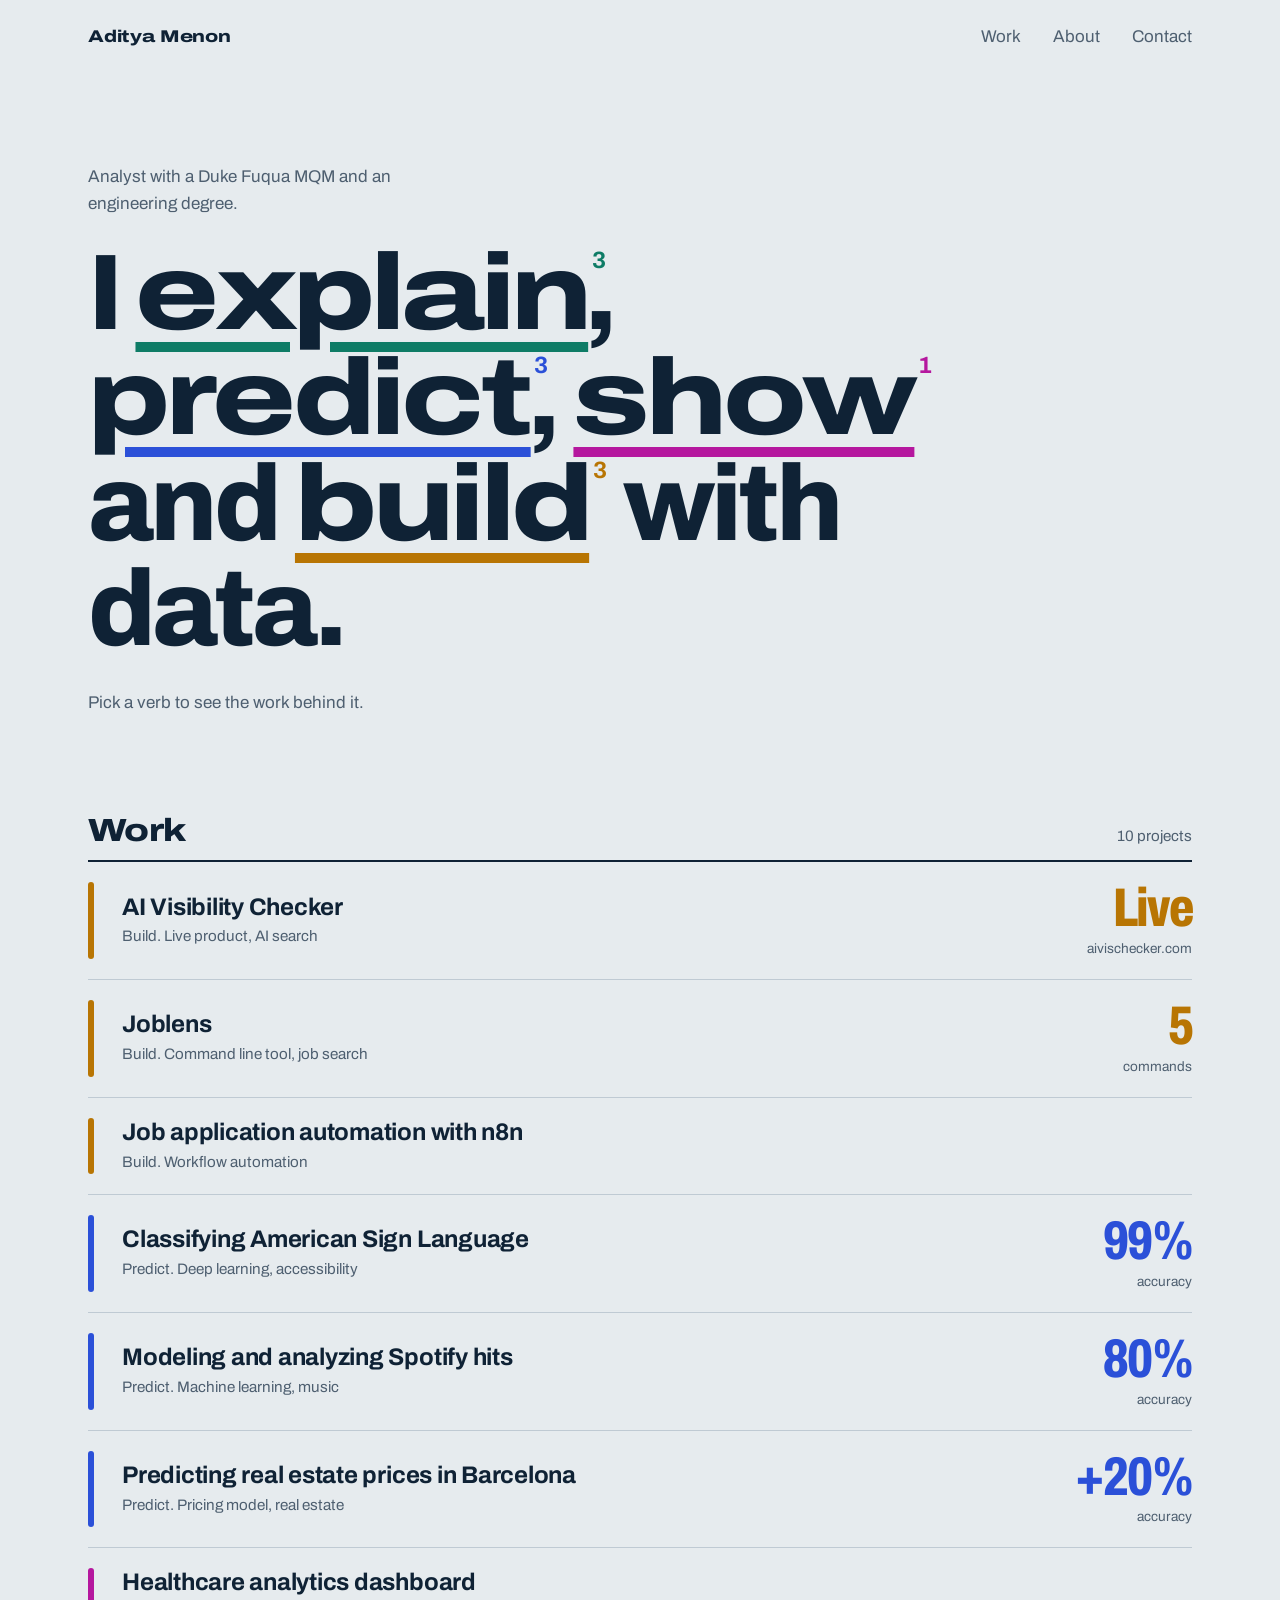
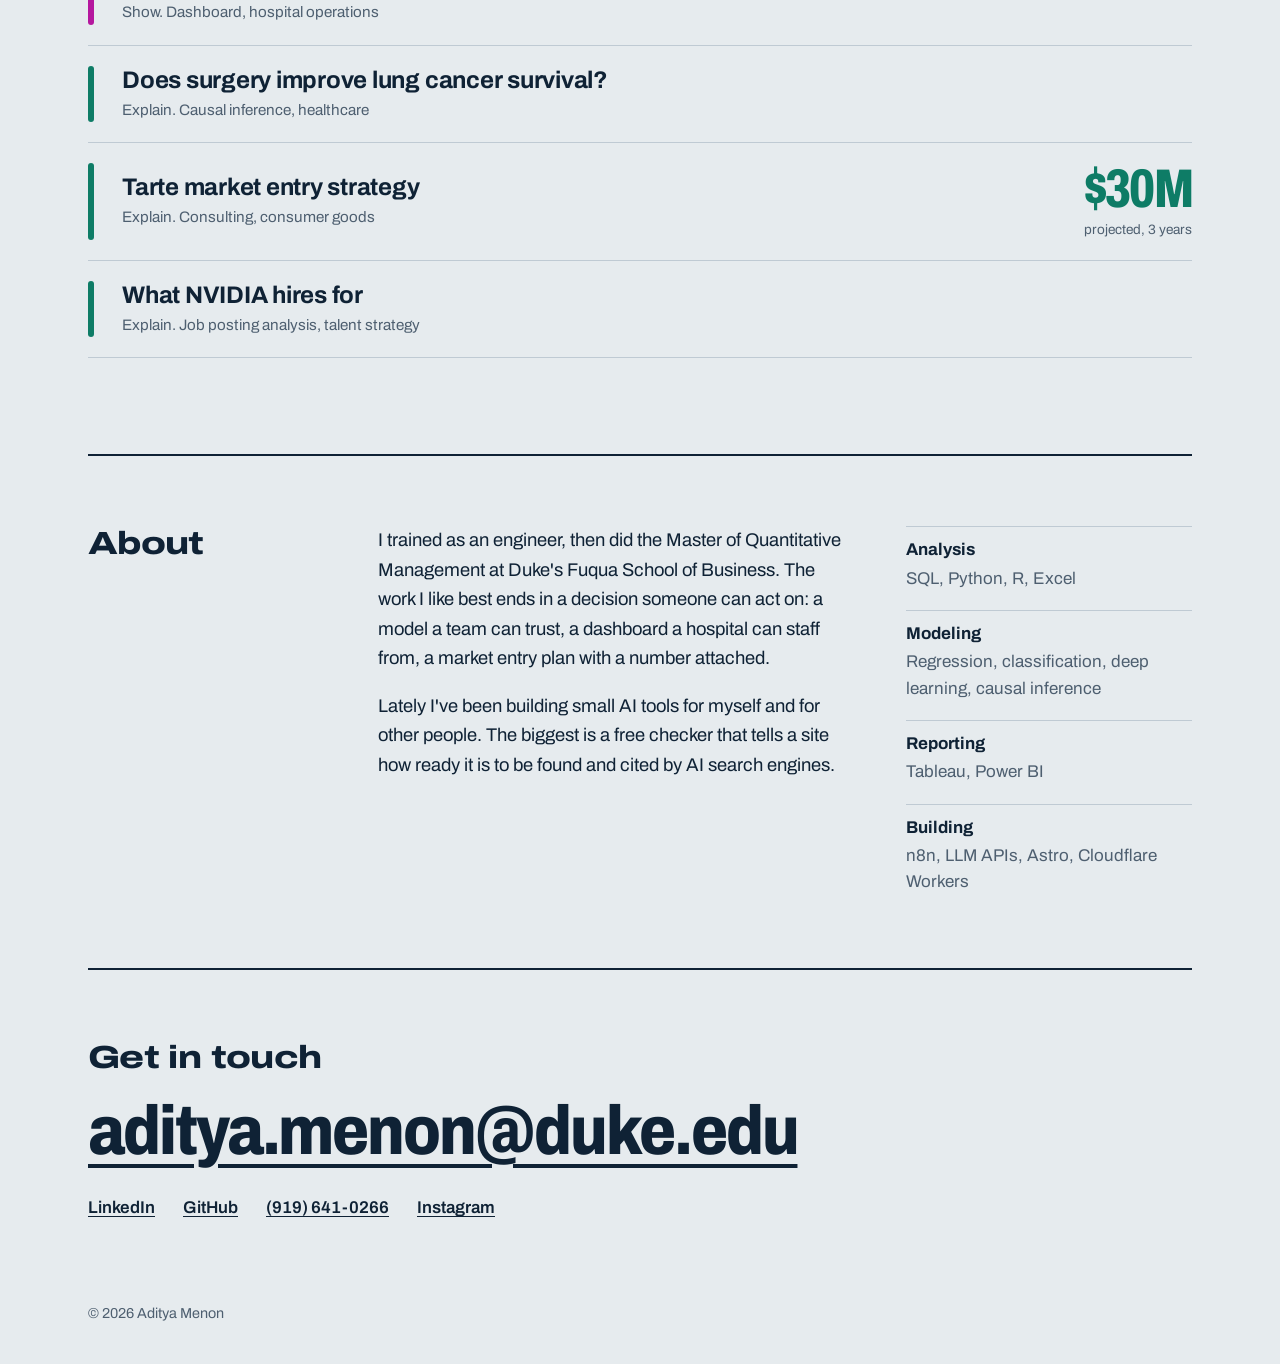
==== commit 79bd2d9e: "Redesign portfolio: verb filter hero, project index, light and dark themes Replaces the HTML5 UP Mas" ====
--- a/index.html
+++ b/index.html
@@ -1,190 +1,87 @@
-<!DOCTYPE HTML>
-<!--
-	Massively by HTML5 UP
-	html5up.net | @ajlkn
-	Free for personal and commercial use under the CCA 3.0 license (html5up.net/license)
--->
-<html>
-	<head>
-		<title>Aditya Menon Analyst Portfolio</title>
-		<meta charset="utf-8" />
-		<meta name="viewport" content="width=device-width, initial-scale=1, user-scalable=no" />
-		<link rel="stylesheet" href="assets/css/main.css" />
-		<noscript><link rel="stylesheet" href="assets/css/noscript.css" /></noscript>
-	</head>
-	<body class="is-preload">
-
-		<!-- Wrapper -->
-			<div id="wrapper" class="fade-in">
-
-				<!-- Intro -->
-					<div id="intro">
-						<h1>Aditya Menon <br /></h1> <h2> Analyst Project Portfolio</h2>
-						</h1>
-						<p>Aspiring Analyst | Fuqua MQM Graduate | Engineer | Proficient in SQL, Python, R, Tableau, Power BI, Excel & ML <br /><a href="https://www.linkedin.com/in/-aditya-menon/">@Aditya Menon</a>
-						</p>
-						<ul class="actions">
-							<li><a href="#header" class="button icon solid solo fa-arrow-down scrolly">Continue</a></li>
-						</ul>
-					</div>
-
-				<!-- Header -->
-					<header id="header">
-						<a href="index.html" class="logo">Data | Technology | Strategy</a>
-					</header>
-
-				<!-- Nav -->
-					<nav id="nav">
-						<ul class="links">
-							<li class="active"><a href="index.html">Projects</a></li>
-							
-						</ul>
-						<ul class="icons">
-
-							<li><a href="https://www.linkedin.com/in/-aditya-menon/" class="icon brands fa-linkedin"><span class="label">LinkedIn</span></a></li>
-							<li><a href="https://github.com/Aditya-Menon-Analyst/Data-Analytics-Projects" class="icon brands fa-github"><span class="label">GitHub</span></a></li>
-						</ul>
-					</nav>
-
-				<!-- Main -->
-					<div id="main">
-
-						<!-- Featured Post -->
-							<article class="post featured">
-								<header class="major">
-									
-									<h2><a href="https://github.com/Aditya-Menon-Analyst/Data-Analytics-Projects/blob/main/Classifying%20American%20Sign%20Language.ipynb">Classifying American Sign Language <br />
-									(Deep Learning)</a></h2>
-									<p>Built a deep learning model that recognizes American Sign Language gestures with 99% accuracy, 
-									improving accessibility for hearing-impaired individuals. 
-									</p>
-								</header>
-								<a href="https://github.com/Aditya-Menon-Analyst/Data-Analytics-Projects/blob/main/Classifying%20American%20Sign%20Language.ipynb" class="image main"><img src="images/amer_sign2.png" alt="" /></a>
-								<ul class="actions special">
-									<li><a href="https://github.com/Aditya-Menon-Analyst/Data-Analytics-Projects/blob/main/Classifying%20American%20Sign%20Language.ipynb" class="button large">View Project</a></li>
-								</ul>
-							</article>
-
-						<!-- Posts -->
-							<section class="posts">
-								<article>
-									<header>
-										
-										<h2><a href="https://github.com/Aditya-Menon-Analyst/Data-Analytics-Projects/blob/main/Modeling%20and%20Analyzing%20Spotify%20Hits.R">Modeling and Analyzing Spotify Hits</a></h2>
-									</header>
-									<a href="https://github.com/Aditya-Menon-Analyst/Data-Analytics-Projects/blob/main/Modeling%20and%20Analyzing%20Spotify%20Hits.R" class="image fit"><img src="images/ML Spotify.avif" alt="" /></a>
-									<p>Uncovered key audio traits and predicted song popularity with 80% accuracy using machine learning, empowering artists and marketers to create music that better connects with audiences and cultural trends.</p>
-									<ul class="actions special">
-										<li><a href="https://github.com/Aditya-Menon-Analyst/Data-Analytics-Projects/blob/main/Modeling%20and%20Analyzing%20Spotify%20Hits.R" class="button">View Project</a></li>
-									</ul>
-								</article>
-								<article>
-									<header>
-										
-										<h2><a href="https://github.com/Aditya-Menon-Analyst/Data-Analytics-Projects/blob/main/Heathcare%20Analytics%20Dashboard%20.twbx">Healthcare Analysis Dashboard</a></h2>
-									</header>
-									<a href="https://github.com/Aditya-Menon-Analyst/Data-Analytics-Projects/blob/main/Heathcare%20Analytics%20Dashboard%20.twbx" class="image fit"><img src="images/Healthcare dash.jpg" alt="" /></a>
-									<p>Developed an interactive dashboard to help hospitals improve patient care and resource planning. The dashboard provides insights into patient trends, diagnoses, medications, and staffing needs, driving smarter care and operational efficiency.</p>
-									<ul class="actions special">
-										<li><a href="https://github.com/Aditya-Menon-Analyst/Data-Analytics-Projects/blob/main/Heathcare%20Analytics%20Dashboard%20.twbx" class="button">View Project</a></li>
-									</ul>
-								</article>
-								<article>
-									<header>
-										
-										<h2><a href="https://github.com/Aditya-Menon-Analyst/Data-Analytics-Projects/blob/main/Evaluating%20the%20Causal%20Impact%20of%20Surgery%20on%20Lung%20Cancer%20Survival.Rmd">Evaluating the Causal Impact of Surgery on Lung Cancer Survival</a></h2>
-									</header>
-									<a href="https://github.com/Aditya-Menon-Analyst/Data-Analytics-Projects/blob/main/Evaluating%20the%20Causal%20Impact%20of%20Surgery%20on%20Lung%20Cancer%20Survival.Rmd" class="image fit"><img src="images/intravenous-chemotherapy-2.webp" alt="" /></a>
-									<p>Explored the effect of surgery on lung cancer survival using a patient dataset. Applied advanced statistical methods—like comparison groups, matching techniques, and machine learning models to estimate the impact of treatment across different patient types.</p>
-									<ul class="actions special">
-										<li><a href="https://github.com/Aditya-Menon-Analyst/Data-Analytics-Projects/blob/main/Evaluating%20the%20Causal%20Impact%20of%20Surgery%20on%20Lung%20Cancer%20Survival.Rmd" class="button">View Project</a></li>
-									</ul>
-								</article>
-								<article>
-									<header>
-										
-										<h2><a href="https://github.com/Aditya-Menon-Analyst/Data-Analytics-Projects/blob/main/Predictive%20Modeling%20for%20Real%20Estate%20Pricing%20in%20Barcelona.R">Predicting Real Estate Prices in Barcelona</a></h2>
-									</header>
-									<a href="https://github.com/Aditya-Menon-Analyst/Data-Analytics-Projects/blob/main/Predictive%20Modeling%20for%20Real%20Estate%20Pricing%20in%20Barcelona.R" class="image fit"><img src="images/RE pricing.jpg" alt="" /></a>
-									<p>Built a pricing model to estimate property values across Barcelona using location and housing features. The model identified key factors influencing price and improved accuracy by 20%, helping make real estate decisions more data-driven and reliable.</p>
-									<ul class="actions special">
-										<li><a href="https://github.com/Aditya-Menon-Analyst/Data-Analytics-Projects/blob/main/Predictive%20Modeling%20for%20Real%20Estate%20Pricing%20in%20Barcelona.R" class="button">View Project</a></li>
-									</ul>
-								</article>
-								<article>
-									<header>
-										
-										<h2><a href="https://github.com/Aditya-Menon-Analyst/Data-Analytics-Projects/blob/main/NVIDIA%20Job%20Posting%20Analysis.pdf"></a>NVIDIA Job Posting & Talent Strategy Analysis</h2>
-									</header>
-									<a href="https://github.com/Aditya-Menon-Analyst/Data-Analytics-Projects/blob/main/NVIDIA%20Job%20Posting%20Analysis.pdf" class="image fit"><img src="images/NVIDIA.webp" alt="" /></a>
-									<p>Analyzed hiring trends, job roles, and skill gaps at NVIDIA to uncover what the company values in early-career talent. The study provided actionable insights for students aiming to break into AI and software roles to boost employability.</p>
-									<ul class="actions special">
-										<li><a href="https://github.com/Aditya-Menon-Analyst/Data-Analytics-Projects/blob/main/NVIDIA%20Job%20Posting%20Analysis.pdf" class="button">View Project</a></li>
-									</ul>
-								</article>
-								<article>
-									<header>
-										
-										<h2><a href="https://github.com/Aditya-Menon-Analyst/Data-Analytics-Projects/blob/main/Tarte%20Consulting%20Report.pdf"></a>Tarte Market Analysis & Expansion Strategy</h2>
-									</header>
-									<a href="https://github.com/Aditya-Menon-Analyst/Data-Analytics-Projects/blob/main/Tarte%20Consulting%20Report.pdf" class="image fit"><img src="images/Tate.png" alt="" /></a>
-									<p>Advised Tarte Cosmetics on entering the clean toiletries market to boost revenue and brand reach. Proposed a product and marketing strategy projected to generate $30M in revenue within 3 years after thorough Market Analysis.</p>
-									<ul class="actions special">
-										<li><a href="https://github.com/Aditya-Menon-Analyst/Data-Analytics-Projects/blob/main/Tarte%20Consulting%20Report.pdf" class="button">View Project</a></li>
-									</ul>
-								</article>
-								<article>
-									<header>
-										
-										<h2><a href="https://github.com/Aditya-Menon-Analyst/Data-Analytics-Projects/blob/main/AI%20Automoation%20Workflow.pdf">AI-Powered Job Application Automation using n8n</a></h2>
-									</header>
-									<a href="https://github.com/Aditya-Menon-Analyst/Data-Analytics-Projects/blob/main/AI%20Automoation%20Workflow.pdf" class="image fit"><img src="images/AI Auto 2.png" alt="" /></a>
-									<p>Designed and deployed an end-to-end job application workflow using n8n, integrating AI tools, HTTP APIs, and document services. The system automates job scraping, filters relevant roles, rewrites resumes using AI, and sends tailored applications, reducing manual effort and increasing outreach efficiency.</p>
-									<ul class="actions special">
-										<li><a href="https://github.com/Aditya-Menon-Analyst/Data-Analytics-Projects/blob/main/AI%20Automoation%20Workflow.pdf" class="button">View Project</a></li>
-									</ul>
-								</article>
-							</section>
-
-						<section class="split contact">
-							<section class="alt">
-								<h3>Address</h3>
-								<p>Arlington, VA</p>
-							</section>
-							<section>
-								<h3>Phone</h3>
-								<p><a href="#">(919) 641-0266</a></p>
-							</section>
-							<section>
-								<h3>Email</h3>
-								<p><a href="#">aditya.menon@duke.edu</a></p>
-							</section>
-							<section>
-								<h3>Social</h3>
-								<ul class="icons alt">
-									<li><a href="https://www.linkedin.com/in/-aditya-menon/" class="icon brands fa-linkedin"><span class="label">LinkedIn</span></a></li>
-									<li><a href="https://www.instagram.com/adii_menonn/" class="icon brands fa-instagram"><span class="label">Instagram</span></a></li>
-									<li><a href="https://github.com/Aditya-Menon-Analyst/Data-Analytics-Projects" class="icon brands fa-github"><span class="label">GitHub</span></a></li>
-								</ul>
-							</section>
-						</section>
-					</footer>
-
-				<!-- Copyright -->
-					<div id="copyright">
-						<ul><li>&copy; Untitled</li><li>Design: <a href="https://html5up.net">HTML5 UP</a></li></ul>
-					</div>
-
-			</div>
-
-		<!-- Scripts -->
-			<script src="assets/js/jquery.min.js"></script>
-			<script src="assets/js/jquery.scrollex.min.js"></script>
-			<script src="assets/js/jquery.scrolly.min.js"></script>
-			<script src="assets/js/browser.min.js"></script>
-			<script src="assets/js/breakpoints.min.js"></script>
-			<script src="assets/js/util.js"></script>
-			<script src="assets/js/main.js"></script>
-
-	</body>
-</html>+<!doctype html>
+<html lang="en">
+<head>
+  <meta charset="utf-8">
+  <meta name="viewport" content="width=device-width, initial-scale=1">
+  <title>Aditya Menon, analyst</title>
+  <meta name="description" content="Aditya Menon is a Duke Fuqua MQM analyst who explains, predicts, shows and builds with data. Projects in machine learning, causal inference, dashboards, strategy and small AI tools.">
+  <meta property="og:title" content="Aditya Menon, analyst">
+  <meta property="og:description" content="Projects in machine learning, causal inference, dashboards, strategy and small AI tools.">
+  <meta name="theme-color" content="#E6EBEE" media="(prefers-color-scheme: light)">
+  <meta name="theme-color" content="#0C1724" media="(prefers-color-scheme: dark)">
+  <link rel="icon" href="data:image/svg+xml,%3Csvg xmlns='http://www.w3.org/2000/svg' viewBox='0 0 32 32'%3E%3Crect width='32' height='32' rx='6' fill='%230F2235'/%3E%3Ctext x='16' y='22' font-family='Arial' font-weight='900' font-size='15' text-anchor='middle' fill='%23E6EBEE'%3EAM%3C/text%3E%3C/svg%3E">
+  <link rel="preconnect" href="https://fonts.googleapis.com">
+  <link rel="preconnect" href="https://fonts.gstatic.com" crossorigin>
+  <link href="https://fonts.googleapis.com/css2?family=Archivo:wdth,wght@62..125,100..900&display=swap" rel="stylesheet">
+  <link rel="stylesheet" href="assets/site.css">
+  <script>document.documentElement.classList.add("js");</script>
+</head>
+<body>
+  <a class="skip" href="#work">Skip to projects</a>
+
+  <header class="top">
+    <a class="mark" href="#">Aditya Menon</a>
+    <nav aria-label="Sections">
+      <a href="#work">Work</a>
+      <a href="#about">About</a>
+      <a href="#contact">Contact</a>
+    </nav>
+  </header>
+
+  <main>
+    <section class="hero" aria-labelledby="hero-title">
+      <p class="intro">Analyst with a Duke Fuqua MQM and an engineering degree.</p>
+      <h1 id="hero-title" class="claim">
+        I <button class="verb" data-verb="explain" style="--c: var(--explain)" aria-pressed="false">explain<sup></sup></button>,
+        <button class="verb" data-verb="predict" style="--c: var(--predict)" aria-pressed="false">predict<sup></sup></button>,
+        <button class="verb" data-verb="show" style="--c: var(--show)" aria-pressed="false">show<sup></sup></button>
+        and <button class="verb" data-verb="build" style="--c: var(--build)" aria-pressed="false">build<sup></sup></button>
+        with data.
+      </h1>
+      <p class="hint" id="hint">Pick a verb to see the work behind it.</p>
+    </section>
+
+    <section id="work" class="work" aria-labelledby="work-title">
+      <div class="work-head">
+        <h2 id="work-title">Work</h2>
+        <p class="status" id="status" aria-live="polite"></p>
+      </div>
+      <ol class="rows" id="rows"></ol>
+      <noscript>
+        <p>Every project is on <a href="https://github.com/Aditya-Menon-Analyst">GitHub</a>.</p>
+      </noscript>
+    </section>
+
+    <section id="about" class="about" aria-labelledby="about-title">
+      <h2 id="about-title">About</h2>
+      <div class="about-body">
+        <p>I trained as an engineer, then did the Master of Quantitative Management at Duke's Fuqua School of Business. The work I like best ends in a decision someone can act on: a model a team can trust, a dashboard a hospital can staff from, a market entry plan with a number attached.</p>
+        <p>Lately I've been building small AI tools for myself and for other people. The biggest is a free checker that tells a site how ready it is to be found and cited by AI search engines.</p>
+      </div>
+      <dl class="kit">
+        <div><dt>Analysis</dt><dd>SQL, Python, R, Excel</dd></div>
+        <div><dt>Modeling</dt><dd>Regression, classification, deep learning, causal inference</dd></div>
+        <div><dt>Reporting</dt><dd>Tableau, Power BI</dd></div>
+        <div><dt>Building</dt><dd>n8n, LLM APIs, Astro, Cloudflare Workers</dd></div>
+      </dl>
+    </section>
+
+    <section id="contact" class="contact" aria-labelledby="contact-title">
+      <h2 id="contact-title">Get in touch</h2>
+      <a class="email" href="mailto:aditya.menon@duke.edu">aditya.menon@duke.edu</a>
+      <ul class="links">
+        <li><a href="https://www.linkedin.com/in/-aditya-menon/">LinkedIn</a></li>
+        <li><a href="https://github.com/Aditya-Menon-Analyst">GitHub</a></li>
+        <li><a href="tel:+19196410266">(919) 641-0266</a></li>
+        <li><a href="https://www.instagram.com/adii_menonn/">Instagram</a></li>
+      </ul>
+    </section>
+  </main>
+
+  <footer class="foot">
+    <p>&copy; 2026 Aditya Menon</p>
+  </footer>
+
+  <script src="assets/site.js"></script>
+</body>
+</html>
--- a/assets/site.css
+++ b/assets/site.css
@@ -0,0 +1,289 @@
+:root {
+  --paper: #E6EBEE;
+  --paper-2: #DAE1E6;
+  --ink: #0F2235;
+  --muted: #4E5F70;
+  --rule: #BFCAD3;
+  --explain: #0E7C66;
+  --predict: #2B50D8;
+  --show: #B5179E;
+  --build: #B87503;
+  --focus: #2B50D8;
+  color-scheme: light;
+}
+
+@media (prefers-color-scheme: dark) {
+  :root:not([data-theme="light"]) {
+    --paper: #0C1724;
+    --paper-2: #142334;
+    --ink: #E3E9EE;
+    --muted: #9AABBA;
+    --rule: #2A3C4F;
+    --explain: #3CC4A4;
+    --predict: #7D98FF;
+    --show: #F06AD8;
+    --build: #F2B13A;
+    --focus: #7D98FF;
+    color-scheme: dark;
+  }
+}
+:root[data-theme="dark"] {
+  --paper: #0C1724;
+  --paper-2: #142334;
+  --ink: #E3E9EE;
+  --muted: #9AABBA;
+  --rule: #2A3C4F;
+  --explain: #3CC4A4;
+  --predict: #7D98FF;
+  --show: #F06AD8;
+  --build: #F2B13A;
+  --focus: #7D98FF;
+  color-scheme: dark;
+}
+
+*, *::before, *::after { box-sizing: border-box; }
+
+html { -webkit-text-size-adjust: 100%; scroll-behavior: smooth; }
+
+body {
+  margin: 0;
+  background: var(--paper);
+  color: var(--ink);
+  font-family: "Archivo", system-ui, sans-serif;
+  font-variation-settings: "wdth" 100;
+  font-size: 1.0625rem;
+  line-height: 1.55;
+  -webkit-font-smoothing: antialiased;
+}
+
+a { color: inherit; text-underline-offset: 0.2em; text-decoration-thickness: 1px; }
+a:hover { text-decoration-thickness: 2px; }
+
+:focus-visible { outline: 3px solid var(--focus); outline-offset: 3px; border-radius: 2px; }
+
+.skip {
+  position: absolute; left: 16px; top: -100px;
+  background: var(--ink); color: var(--paper); padding: 8px 12px; z-index: 10;
+}
+.skip:focus { top: 12px; }
+
+/* Page frame: one left edge for everything */
+.top, main > section, .foot {
+  --pad: clamp(16px, 4vw, 48px);
+  width: 100%;
+  max-width: 1200px;
+  margin-inline: auto;
+  padding-inline: var(--pad);
+}
+
+/* Section rule drawn inside the padding so it lines up with the content edge */
+.about, .contact {
+  background: linear-gradient(var(--ink), var(--ink)) center top / calc(100% - 2 * var(--pad)) 2px no-repeat;
+}
+
+.top {
+  display: flex; justify-content: space-between; align-items: baseline;
+  padding-block: 24px;
+}
+.mark {
+  font-weight: 800; font-variation-settings: "wdth" 125;
+  text-decoration: none; letter-spacing: -0.01em;
+}
+.top nav { display: flex; gap: clamp(14px, 3vw, 32px); }
+.top nav a { text-decoration: none; color: var(--muted); }
+.top nav a:hover { color: var(--ink); }
+
+/* Hero */
+.hero { padding-block: clamp(48px, 10vh, 120px) clamp(40px, 8vh, 96px); }
+
+.intro { margin: 0 0 1.5rem; color: var(--muted); max-width: 36ch; }
+
+.claim {
+  margin: 0;
+  font-weight: 800;
+  font-size: clamp(2.6rem, 8.4vw, 7.6rem);
+  line-height: 0.98;
+  letter-spacing: -0.035em;
+  font-variation-settings: "wdth" 100;
+  max-width: 14ch;
+}
+
+.verb {
+  font: inherit;
+  font-variation-settings: "wdth" var(--w, 125);
+  letter-spacing: inherit;
+  color: inherit;
+  background: none;
+  border: 0;
+  padding: 0;
+  cursor: pointer;
+  position: relative;
+  white-space: nowrap;
+  text-decoration: underline;
+  text-decoration-color: var(--c);
+  text-decoration-thickness: 0.09em;
+  text-underline-offset: 0.12em;
+  transition: color 160ms ease, font-variation-settings 420ms cubic-bezier(.2,.7,.2,1);
+}
+.verb sup {
+  display: inline-block;
+  font-size: 0.22em;
+  font-weight: 700;
+  letter-spacing: 0;
+  font-variation-settings: "wdth" 100;
+  vertical-align: 2.6em;
+  margin-left: 0.15em;
+  color: var(--c);
+}
+/* Let the count sit over the comma that follows */
+.verb[data-verb="explain"] sup,
+.verb[data-verb="predict"] sup { margin-right: -0.9em; }
+.verb:hover { color: var(--c); }
+.verb[aria-pressed="true"] { color: var(--c); }
+.claim.filtering .verb[aria-pressed="false"] {
+  --w: 70;
+  color: var(--muted);
+  text-decoration-color: transparent;
+}
+
+/* Load sequence: verbs open from narrow to wide, one after another */
+.js .verb { --w: 62; }
+.js.ready .verb { --w: 125; }
+.js.ready .verb:nth-of-type(2) { transition-delay: 0ms, 90ms; }
+.js.ready .verb:nth-of-type(3) { transition-delay: 0ms, 180ms; }
+.js.ready .verb:nth-of-type(4) { transition-delay: 0ms, 270ms; }
+.js.settled .verb { transition-delay: 0ms; }
+.js.ready .claim.filtering .verb[aria-pressed="false"] { --w: 70; }
+
+.hint { margin: 1.75rem 0 0; color: var(--muted); }
+
+/* Work */
+.work { padding-block: 24px 96px; }
+
+.work-head {
+  display: flex; justify-content: space-between; align-items: baseline; gap: 16px;
+  border-bottom: 2px solid var(--ink);
+  padding-bottom: 12px;
+}
+h2 {
+  margin: 0;
+  font-size: clamp(1.5rem, 3vw, 2rem);
+  font-weight: 800;
+  font-variation-settings: "wdth" 125;
+  letter-spacing: -0.02em;
+  line-height: 1.1;
+}
+.status { margin: 0; color: var(--muted); font-size: 0.95rem; text-align: right; }
+.status button {
+  font: inherit; color: var(--ink); background: none; border: 0; padding: 0;
+  text-decoration: underline; text-underline-offset: 0.2em; cursor: pointer;
+}
+
+.rows { list-style: none; margin: 0; padding: 0; }
+
+.row { border-bottom: 1px solid var(--rule); }
+.row[hidden] { display: none; }
+
+.row-btn {
+  width: 100%;
+  display: grid;
+  grid-template-columns: 6px minmax(0, 1fr) auto;
+  align-items: center;
+  column-gap: clamp(14px, 2.4vw, 28px);
+  padding: 20px 0;
+  background: none; border: 0; color: inherit; font: inherit; text-align: left;
+  cursor: pointer;
+}
+.tick { align-self: stretch; background: var(--c); border-radius: 3px; }
+
+.row-title {
+  display: block;
+  font-size: clamp(1.15rem, 2.1vw, 1.5rem);
+  font-weight: 700;
+  line-height: 1.2;
+  letter-spacing: -0.01em;
+}
+.row-meta { display: block; margin-top: 4px; color: var(--muted); font-size: 0.95rem; }
+
+.result {
+  text-align: right;
+  min-width: 5ch;
+}
+.result b {
+  display: block;
+  font-size: clamp(1.9rem, 4.6vw, 3.4rem);
+  font-weight: 800;
+  line-height: 0.95;
+  letter-spacing: -0.03em;
+  font-variation-settings: "wdth" 72;
+  color: var(--c);
+  transition: font-variation-settings 380ms cubic-bezier(.2,.7,.2,1);
+}
+.result small { display: block; color: var(--muted); font-size: 0.85rem; margin-top: 4px; }
+.row-btn:hover .result b,
+.row.open .result b { font-variation-settings: "wdth" 125; }
+.row-btn:hover .row-title { text-decoration: underline; text-decoration-thickness: 1px; text-underline-offset: 0.2em; }
+
+.detail {
+  display: grid;
+  grid-template-rows: 0fr;
+  transition: grid-template-rows 320ms cubic-bezier(.2,.7,.2,1);
+}
+.row.open .detail { grid-template-rows: 1fr; }
+.detail-inner {
+  overflow: hidden;
+  padding-left: calc(6px + clamp(14px, 2.4vw, 28px));
+}
+.detail p { margin: 0 0 14px; max-width: 64ch; }
+.detail .tools { color: var(--muted); font-size: 0.95rem; }
+.detail .go { display: flex; flex-wrap: wrap; gap: 8px 24px; margin: 0 0 24px; padding: 0; list-style: none; }
+.detail .go a { font-weight: 700; }
+
+/* About */
+.about {
+  display: grid;
+  grid-template-columns: minmax(0, 1fr);
+  gap: 28px;
+  padding-block: 72px;
+}
+.about-body p { margin: 0 0 1em; max-width: 60ch; font-size: 1.15rem; line-height: 1.6; }
+.kit { margin: 0; display: grid; gap: 18px; }
+.kit div { border-top: 1px solid var(--rule); padding-top: 10px; }
+.kit dt { font-weight: 700; }
+.kit dd { margin: 2px 0 0; color: var(--muted); }
+
+@media (min-width: 860px) {
+  .about { grid-template-columns: 1fr 2fr 1.2fr; gap: clamp(24px, 4vw, 56px); }
+}
+
+/* Contact */
+.contact { padding-block: 72px 56px; }
+.contact h2 { margin-bottom: 20px; }
+.email {
+  display: inline-block;
+  font-weight: 800;
+  font-size: clamp(1.45rem, 5.4vw, 4.4rem);
+  letter-spacing: -0.03em;
+  line-height: 1.05;
+  font-variation-settings: "wdth" 85;
+  text-decoration-thickness: 0.06em;
+  text-underline-offset: 0.14em;
+  overflow-wrap: anywhere;
+  transition: font-variation-settings 420ms cubic-bezier(.2,.7,.2,1), color 160ms ease;
+}
+.email:hover { font-variation-settings: "wdth" 110; color: var(--predict); text-decoration-thickness: 0.06em; }
+.links { list-style: none; padding: 0; margin: 28px 0 0; display: flex; flex-wrap: wrap; gap: 10px 28px; font-weight: 600; }
+
+.foot { padding-block: 24px 40px; color: var(--muted); font-size: 0.9rem; }
+.foot p { margin: 0; }
+
+@media (max-width: 560px) {
+  .row-btn { grid-template-columns: 5px minmax(0, 1fr) auto; padding: 16px 0; }
+  .result small { display: none; }
+  .verb sup { vertical-align: 2.2em; }
+}
+
+@media (prefers-reduced-motion: reduce) {
+  html { scroll-behavior: auto; }
+  *, *::before, *::after { transition: none !important; }
+}
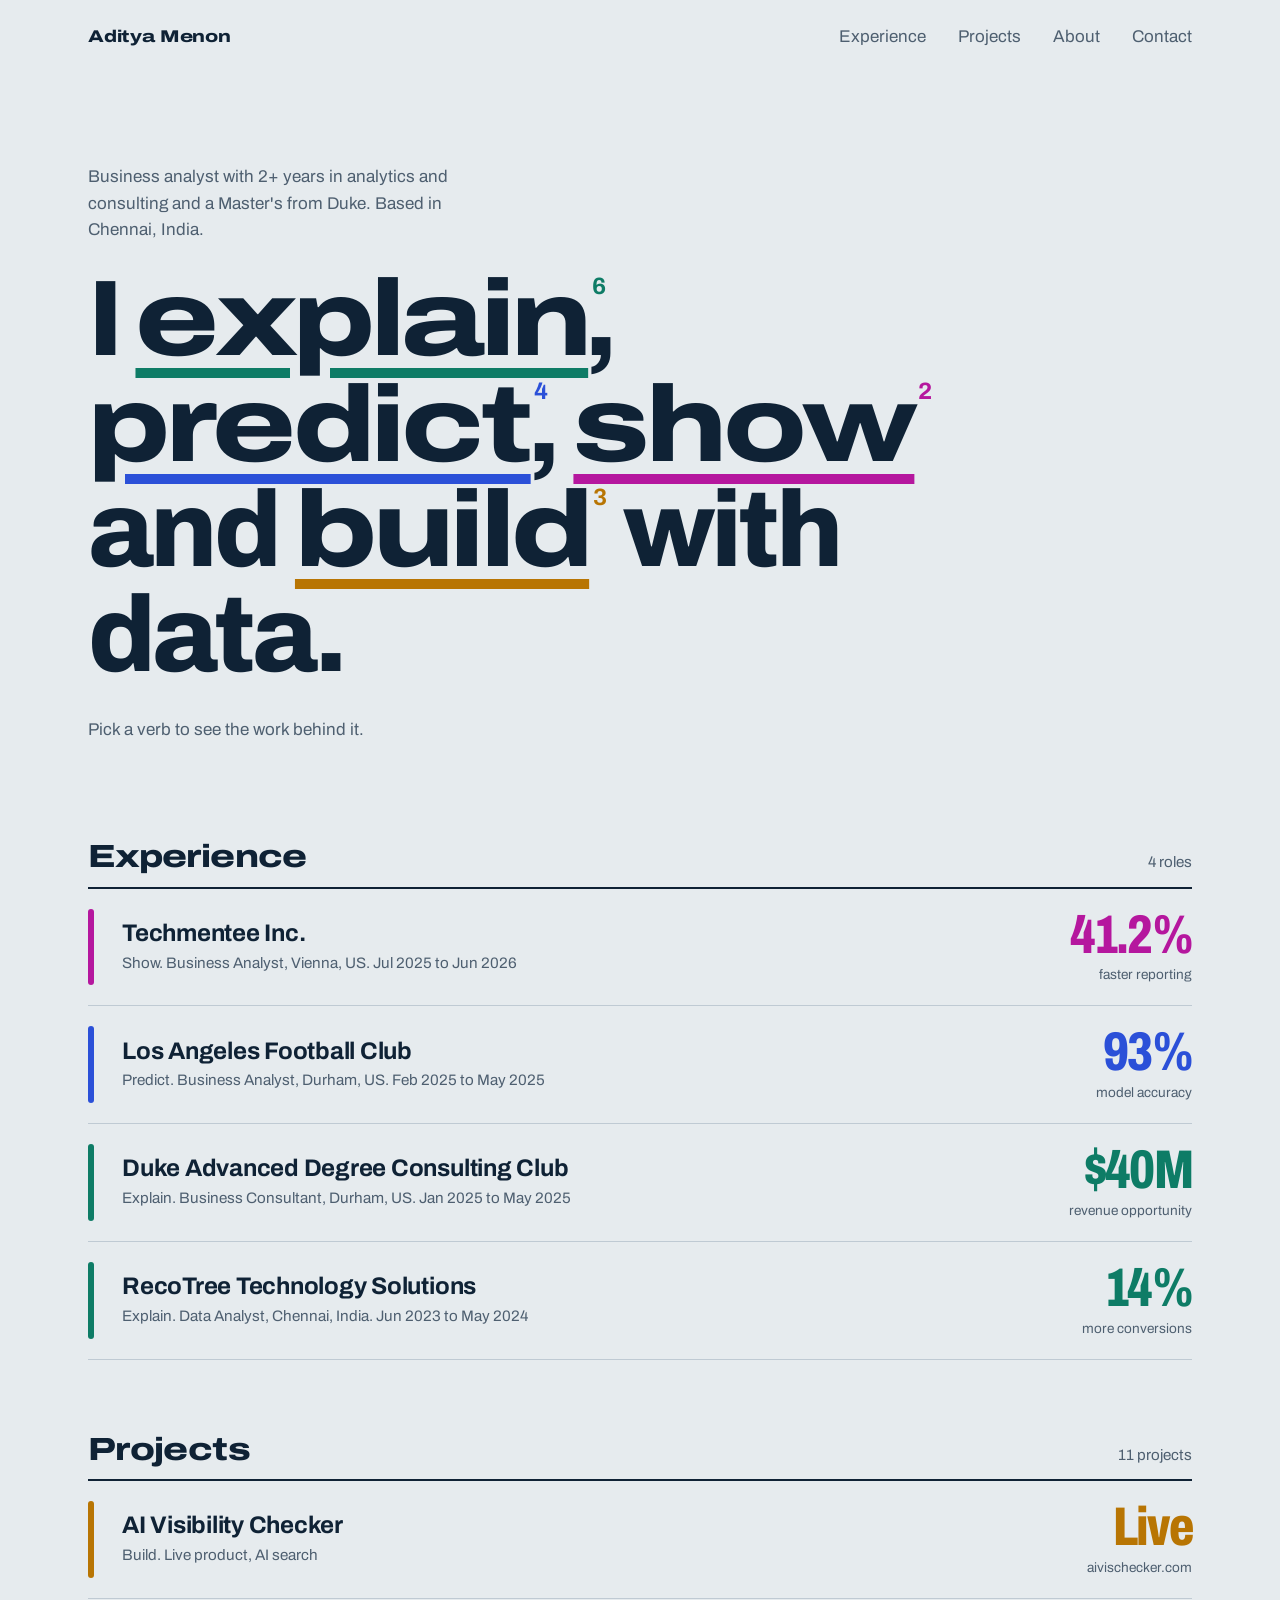
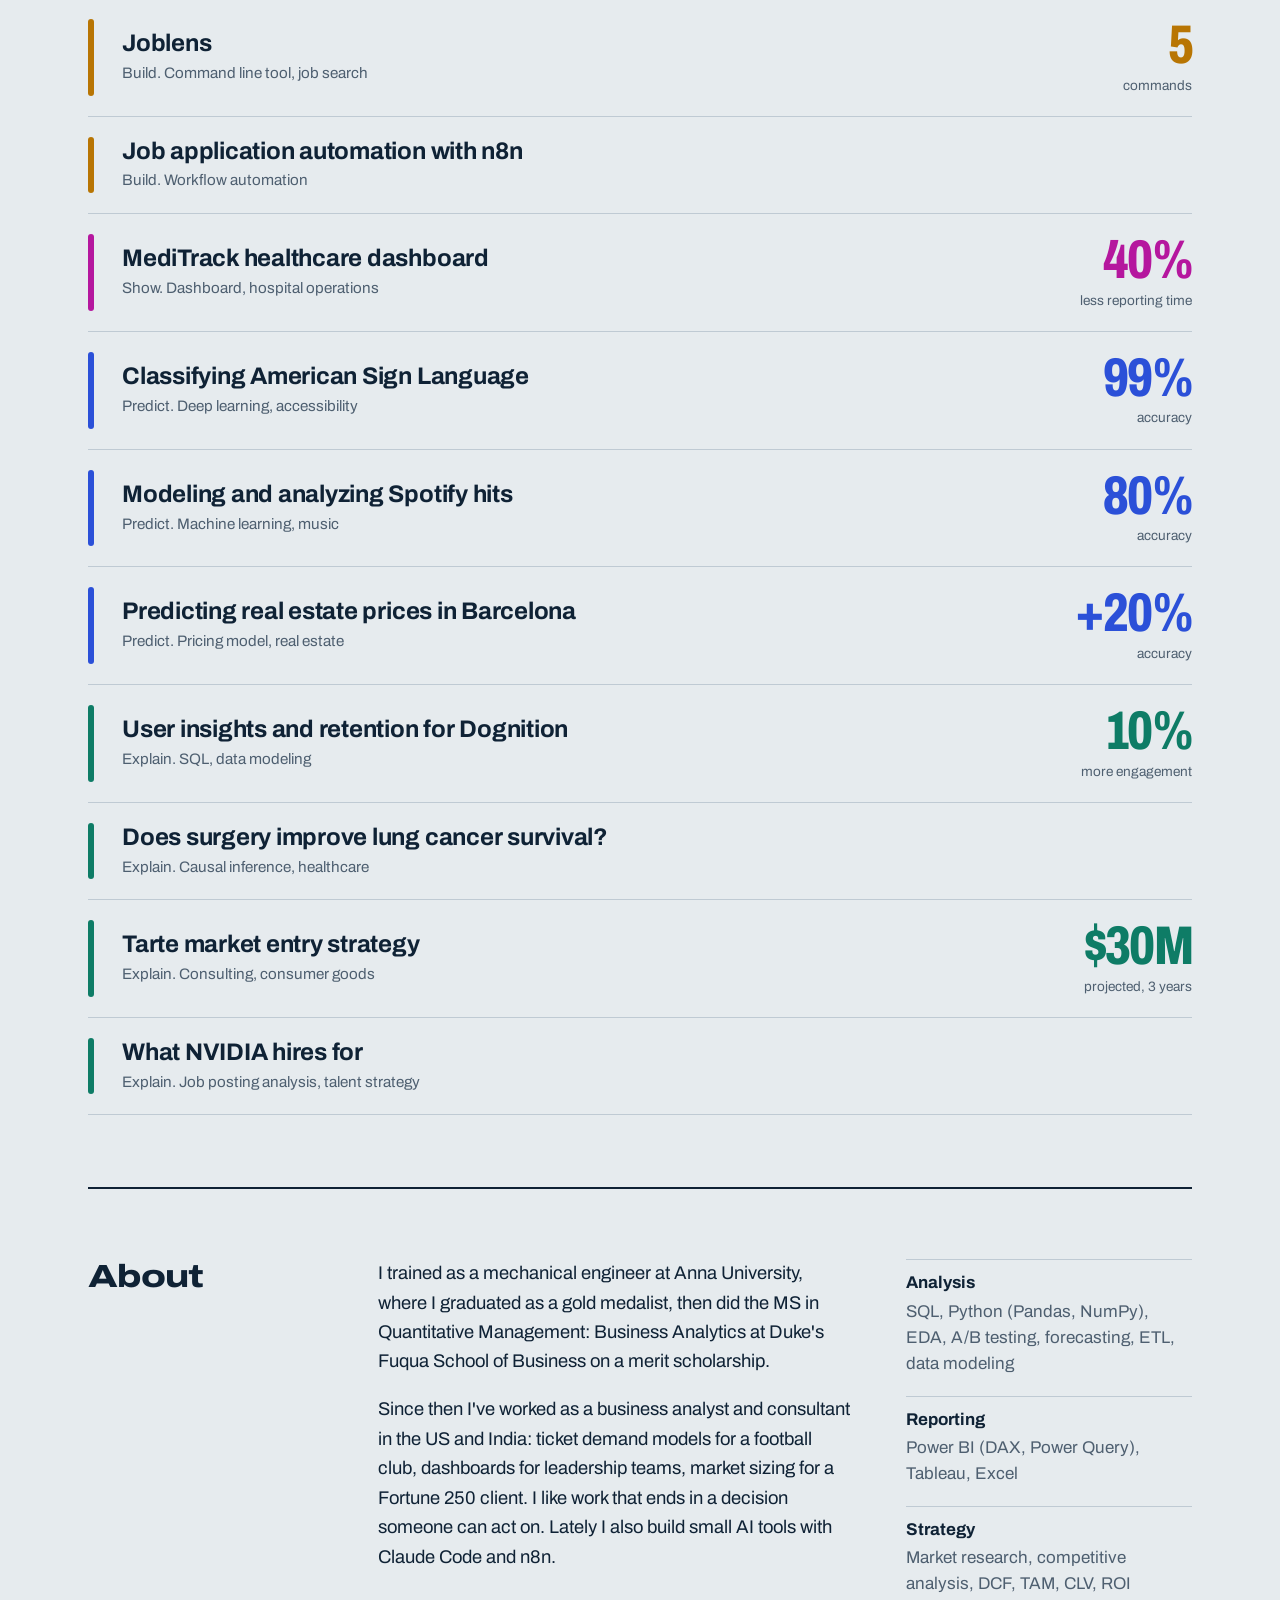
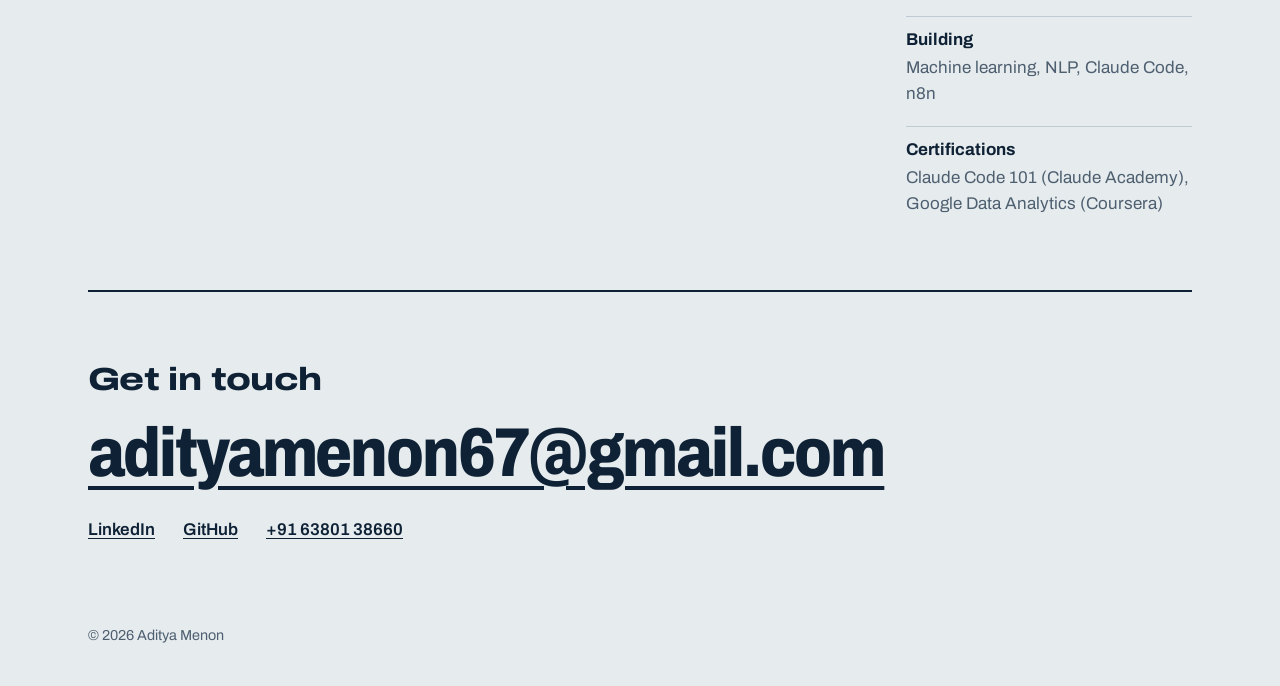
==== commit e99a4313: "Use resume as source: add experience section, update about and contact Co-Authored-By: Claude Opus 5" ====
--- a/index.html
+++ b/index.html
@@ -4,9 +4,9 @@
   <meta charset="utf-8">
   <meta name="viewport" content="width=device-width, initial-scale=1">
   <title>Aditya Menon, analyst</title>
-  <meta name="description" content="Aditya Menon is a Duke Fuqua MQM analyst who explains, predicts, shows and builds with data. Projects in machine learning, causal inference, dashboards, strategy and small AI tools.">
+  <meta name="description" content="Aditya Menon is a business analyst in Chennai with 2+ years in analytics and consulting and a Master's in Quantitative Management from Duke. Work in SQL, Python, Power BI, Tableau, machine learning and AI tools.">
   <meta property="og:title" content="Aditya Menon, analyst">
-  <meta property="og:description" content="Projects in machine learning, causal inference, dashboards, strategy and small AI tools.">
+  <meta property="og:description" content="Business analyst with 2+ years in analytics and consulting. Duke MQM. Based in Chennai, India.">
   <meta name="theme-color" content="#E6EBEE" media="(prefers-color-scheme: light)">
   <meta name="theme-color" content="#0C1724" media="(prefers-color-scheme: dark)">
   <link rel="icon" href="data:image/svg+xml,%3Csvg xmlns='http://www.w3.org/2000/svg' viewBox='0 0 32 32'%3E%3Crect width='32' height='32' rx='6' fill='%230F2235'/%3E%3Ctext x='16' y='22' font-family='Arial' font-weight='900' font-size='15' text-anchor='middle' fill='%23E6EBEE'%3EAM%3C/text%3E%3C/svg%3E">
@@ -17,12 +17,13 @@
   <script>document.documentElement.classList.add("js");</script>
 </head>
 <body>
-  <a class="skip" href="#work">Skip to projects</a>
+  <a class="skip" href="#experience">Skip to experience</a>
 
   <header class="top">
     <a class="mark" href="#">Aditya Menon</a>
     <nav aria-label="Sections">
-      <a href="#work">Work</a>
+      <a href="#experience">Experience</a>
+      <a href="#work">Projects</a>
       <a href="#about">About</a>
       <a href="#contact">Contact</a>
     </nav>
@@ -30,7 +31,7 @@
 
   <main>
     <section class="hero" aria-labelledby="hero-title">
-      <p class="intro">Analyst with a Duke Fuqua MQM and an engineering degree.</p>
+      <p class="intro">Business analyst with 2+ years in analytics and consulting and a Master's from Duke. Based in Chennai, India.</p>
       <h1 id="hero-title" class="claim">
         I <button class="verb" data-verb="explain" style="--c: var(--explain)" aria-pressed="false">explain<sup></sup></button>,
         <button class="verb" data-verb="predict" style="--c: var(--predict)" aria-pressed="false">predict<sup></sup></button>,
@@ -41,39 +42,47 @@
       <p class="hint" id="hint">Pick a verb to see the work behind it.</p>
     </section>
 
+    <section id="experience" class="work" aria-labelledby="jobs-title">
+      <div class="work-head">
+        <h2 id="jobs-title">Experience</h2>
+        <p class="status" id="jobs-status" aria-live="polite"></p>
+      </div>
+      <ol class="rows" id="jobs"></ol>
+    </section>
+
     <section id="work" class="work" aria-labelledby="work-title">
       <div class="work-head">
-        <h2 id="work-title">Work</h2>
+        <h2 id="work-title">Projects</h2>
         <p class="status" id="status" aria-live="polite"></p>
       </div>
       <ol class="rows" id="rows"></ol>
       <noscript>
-        <p>Every project is on <a href="https://github.com/Aditya-Menon-Analyst">GitHub</a>.</p>
+        <p>Turn on JavaScript to see roles and projects, or see every project on <a href="https://github.com/Aditya-Menon-Analyst">GitHub</a>.</p>
       </noscript>
     </section>
 
     <section id="about" class="about" aria-labelledby="about-title">
       <h2 id="about-title">About</h2>
       <div class="about-body">
-        <p>I trained as an engineer, then did the Master of Quantitative Management at Duke's Fuqua School of Business. The work I like best ends in a decision someone can act on: a model a team can trust, a dashboard a hospital can staff from, a market entry plan with a number attached.</p>
-        <p>Lately I've been building small AI tools for myself and for other people. The biggest is a free checker that tells a site how ready it is to be found and cited by AI search engines.</p>
+        <p>I trained as a mechanical engineer at Anna University, where I graduated as a gold medalist, then did the MS in Quantitative Management: Business Analytics at Duke's Fuqua School of Business on a merit scholarship.</p>
+        <p>Since then I've worked as a business analyst and consultant in the US and India: ticket demand models for a football club, dashboards for leadership teams, market sizing for a Fortune 250 client. I like work that ends in a decision someone can act on. Lately I also build small AI tools with Claude Code and n8n.</p>
       </div>
       <dl class="kit">
-        <div><dt>Analysis</dt><dd>SQL, Python, R, Excel</dd></div>
-        <div><dt>Modeling</dt><dd>Regression, classification, deep learning, causal inference</dd></div>
-        <div><dt>Reporting</dt><dd>Tableau, Power BI</dd></div>
-        <div><dt>Building</dt><dd>n8n, LLM APIs, Astro, Cloudflare Workers</dd></div>
+        <div><dt>Analysis</dt><dd>SQL, Python (Pandas, NumPy), EDA, A/B testing, forecasting, ETL, data modeling</dd></div>
+        <div><dt>Reporting</dt><dd>Power BI (DAX, Power Query), Tableau, Excel</dd></div>
+        <div><dt>Strategy</dt><dd>Market research, competitive analysis, DCF, TAM, CLV, ROI</dd></div>
+        <div><dt>Building</dt><dd>Machine learning, NLP, Claude Code, n8n</dd></div>
+        <div><dt>Certifications</dt><dd>Claude Code 101 (Claude Academy), Google Data Analytics (Coursera)</dd></div>
       </dl>
     </section>
 
     <section id="contact" class="contact" aria-labelledby="contact-title">
       <h2 id="contact-title">Get in touch</h2>
-      <a class="email" href="mailto:aditya.menon@duke.edu">aditya.menon@duke.edu</a>
+      <a class="email" href="mailto:adityamenon67@gmail.com">adityamenon67@gmail.com</a>
       <ul class="links">
         <li><a href="https://www.linkedin.com/in/-aditya-menon/">LinkedIn</a></li>
         <li><a href="https://github.com/Aditya-Menon-Analyst">GitHub</a></li>
-        <li><a href="tel:+19196410266">(919) 641-0266</a></li>
-        <li><a href="https://www.instagram.com/adii_menonn/">Instagram</a></li>
+        <li><a href="tel:+916380138660">+91 63801 38660</a></li>
       </ul>
     </section>
   </main>
--- a/assets/site.css
+++ b/assets/site.css
@@ -82,10 +82,12 @@
 }
 
 .top {
-  display: flex; justify-content: space-between; align-items: baseline;
+  display: flex; flex-wrap: wrap; justify-content: space-between; align-items: baseline;
+  gap: 10px 24px;
   padding-block: 24px;
 }
 .mark {
+  white-space: nowrap;
   font-weight: 800; font-variation-settings: "wdth" 125;
   text-decoration: none; letter-spacing: -0.01em;
 }
@@ -158,7 +160,8 @@
 .hint { margin: 1.75rem 0 0; color: var(--muted); }
 
 /* Work */
-.work { padding-block: 24px 96px; }
+.work { padding-block: 24px 72px; }
+.work + .work { padding-top: 0; }
 
 .work-head {
   display: flex; justify-content: space-between; align-items: baseline; gap: 16px;
@@ -235,6 +238,8 @@
   padding-left: calc(6px + clamp(14px, 2.4vw, 28px));
 }
 .detail p { margin: 0 0 14px; max-width: 64ch; }
+.detail .points { margin: 0 0 14px; padding-left: 1.1em; max-width: 64ch; }
+.detail .points li { margin-bottom: 8px; }
 .detail .tools { color: var(--muted); font-size: 0.95rem; }
 .detail .go { display: flex; flex-wrap: wrap; gap: 8px 24px; margin: 0 0 24px; padding: 0; list-style: none; }
 .detail .go a { font-weight: 700; }
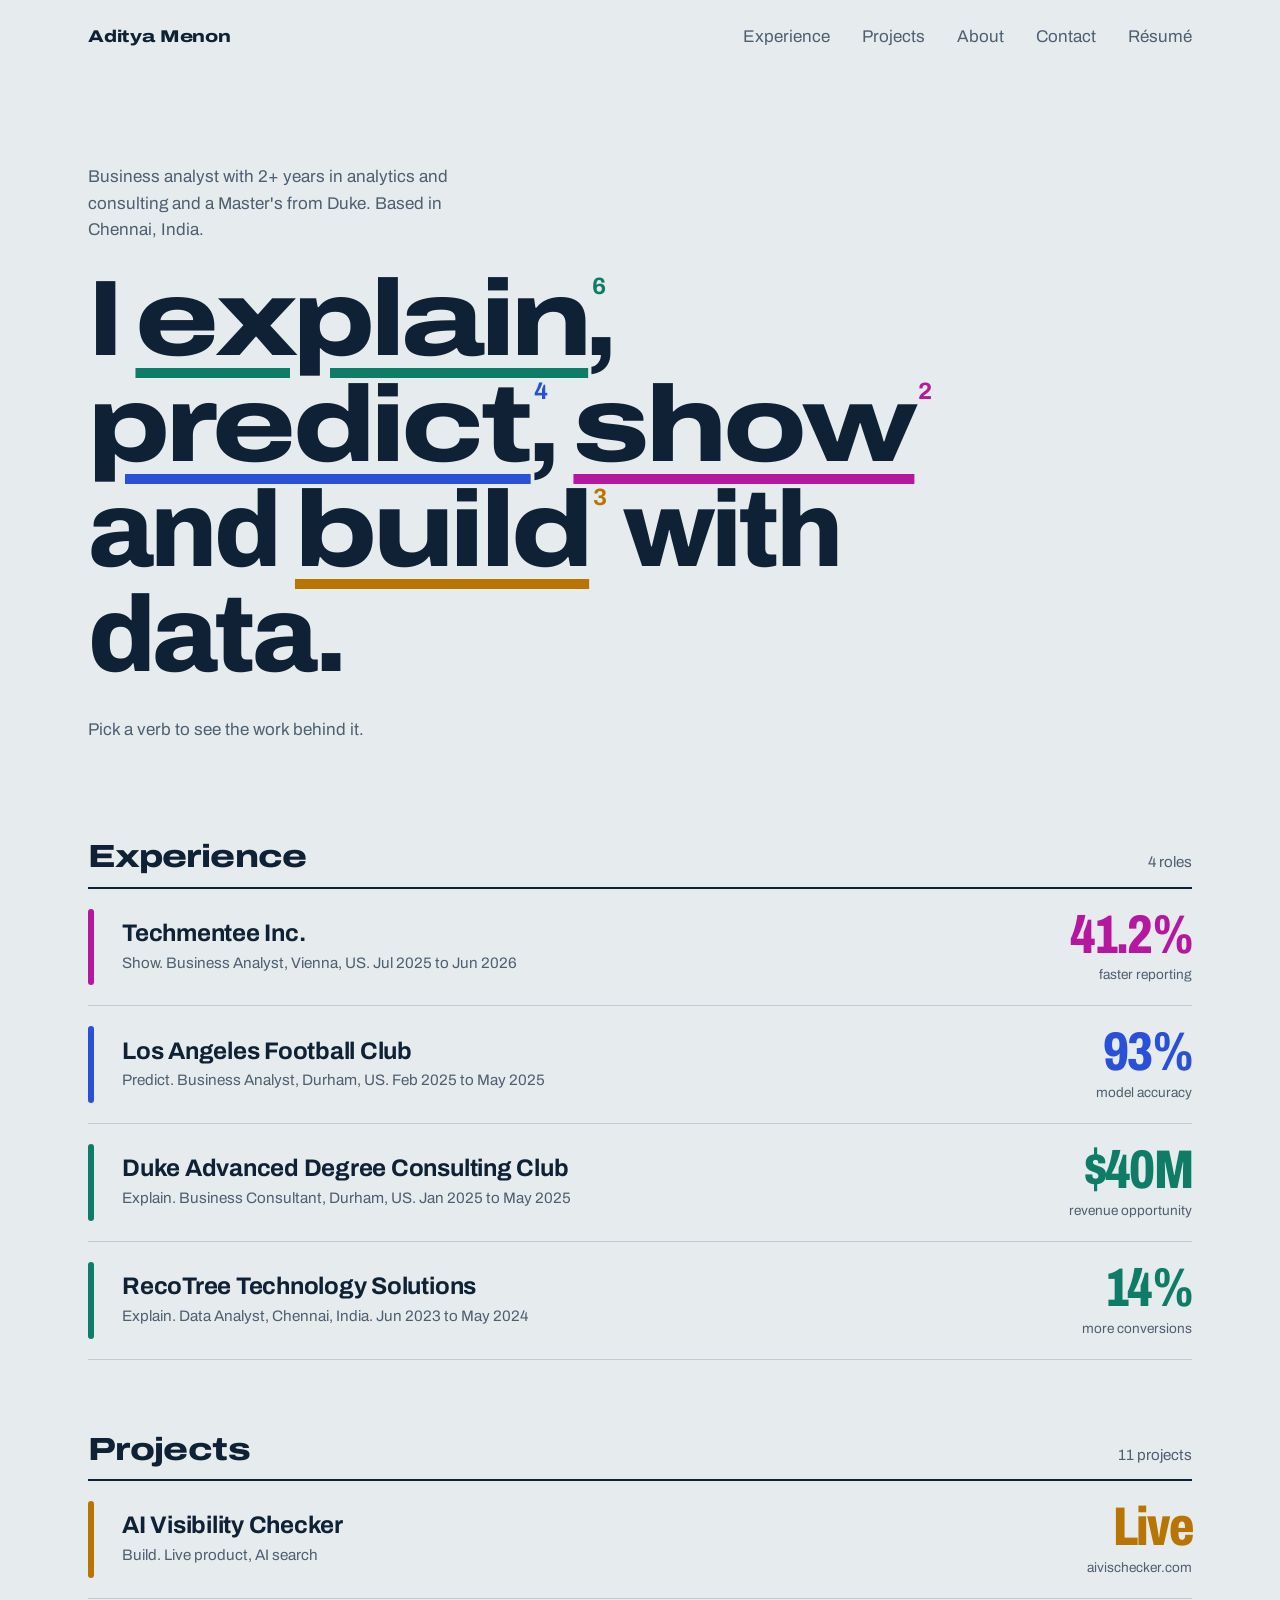
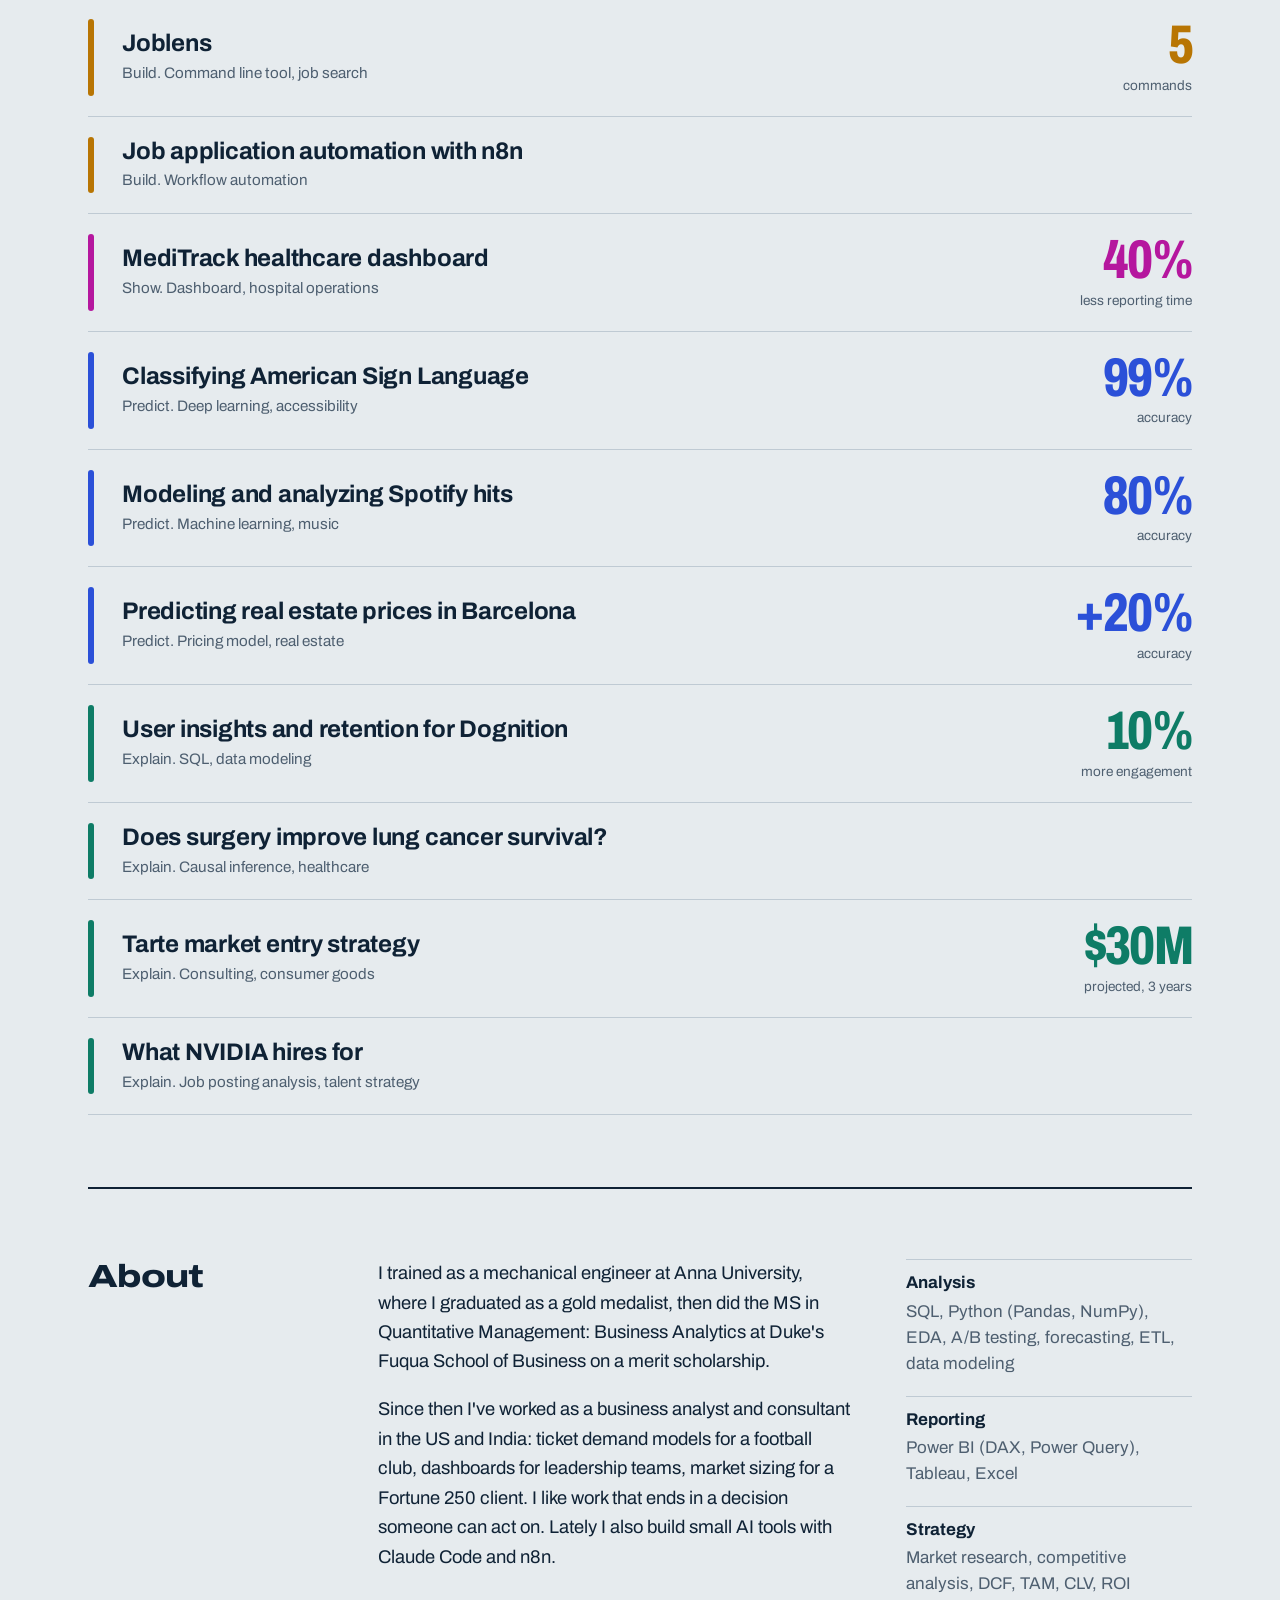
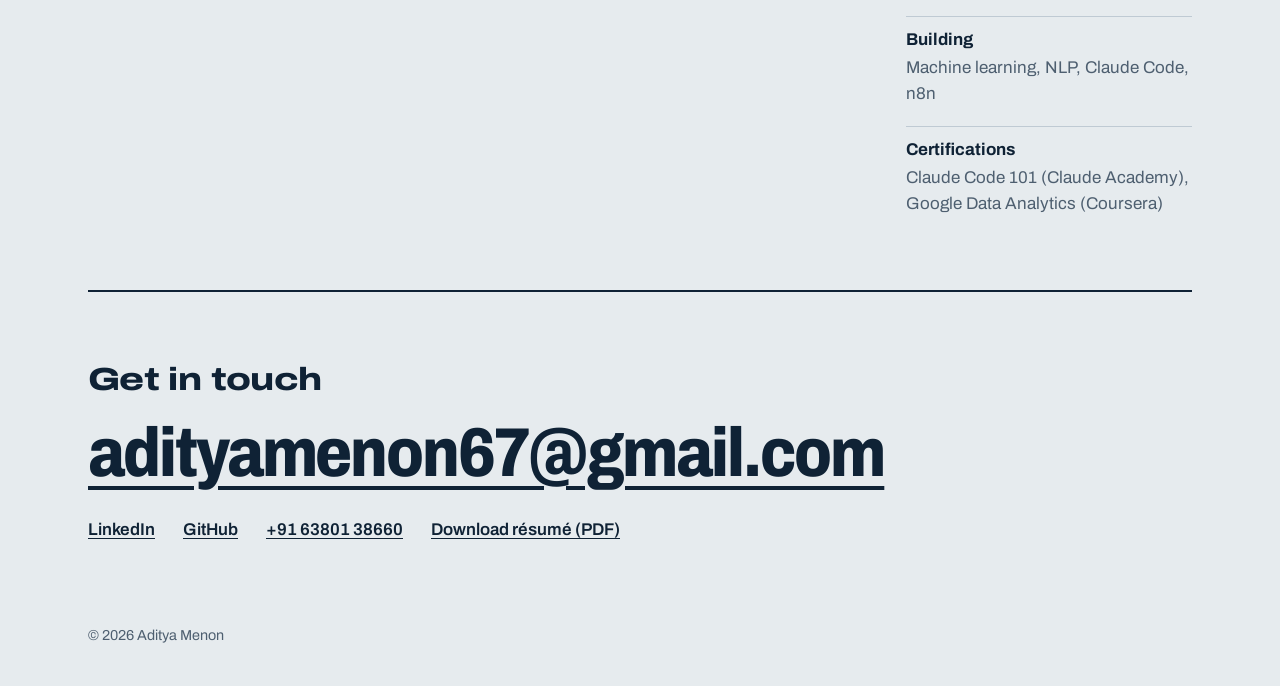
==== commit ee604e06: "Add resume download Co-Authored-By: Claude Opus 5.5 <noreply@anthropic.com>" ====
--- a/index.html
+++ b/index.html
@@ -26,6 +26,7 @@
       <a href="#work">Projects</a>
       <a href="#about">About</a>
       <a href="#contact">Contact</a>
+      <a href="Aditya_Menon_Resume.pdf" download>Résumé</a>
     </nav>
   </header>
 
@@ -83,6 +84,7 @@
         <li><a href="https://www.linkedin.com/in/-aditya-menon/">LinkedIn</a></li>
         <li><a href="https://github.com/Aditya-Menon-Analyst">GitHub</a></li>
         <li><a href="tel:+916380138660">+91 63801 38660</a></li>
+        <li><a href="Aditya_Menon_Resume.pdf" download>Download résumé (PDF)</a></li>
       </ul>
     </section>
   </main>
--- a/assets/site.css
+++ b/assets/site.css
@@ -91,7 +91,7 @@
   font-weight: 800; font-variation-settings: "wdth" 125;
   text-decoration: none; letter-spacing: -0.01em;
 }
-.top nav { display: flex; gap: clamp(14px, 3vw, 32px); }
+.top nav { display: flex; flex-wrap: wrap; gap: 6px clamp(14px, 3vw, 32px); }
 .top nav a { text-decoration: none; color: var(--muted); }
 .top nav a:hover { color: var(--ink); }
 
@@ -283,6 +283,7 @@
 .foot p { margin: 0; }
 
 @media (max-width: 560px) {
+  .top nav { font-size: 0.9rem; column-gap: 12px; }
   .row-btn { grid-template-columns: 5px minmax(0, 1fr) auto; padding: 16px 0; }
   .result small { display: none; }
   .verb sup { vertical-align: 2.2em; }
